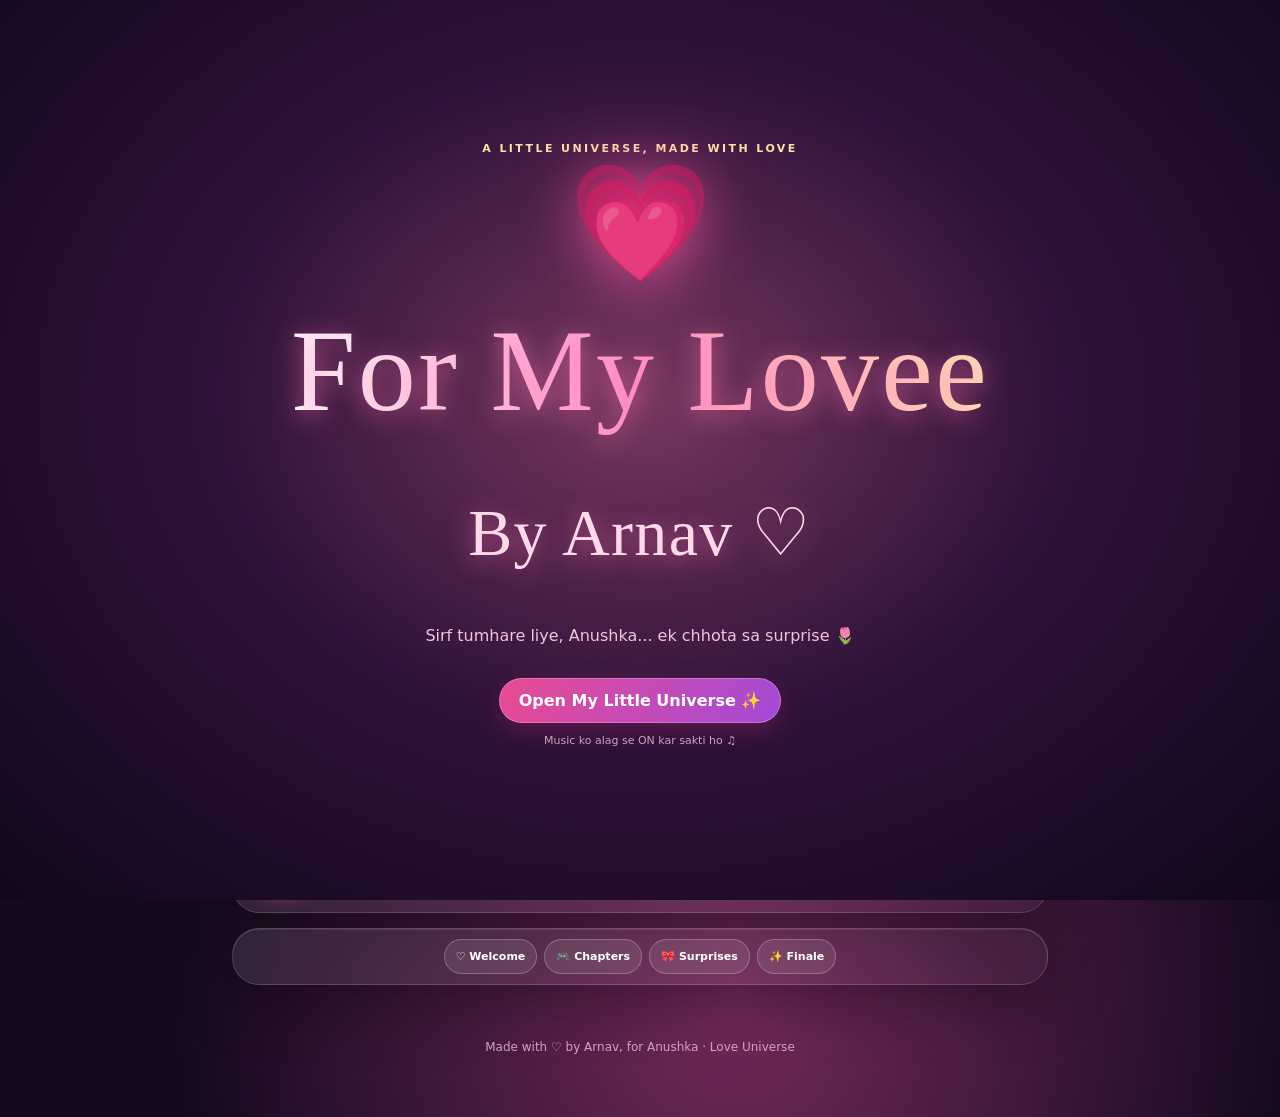
==== Anushkaa/index.html @ 3a24df9c "Add files via upload" ====
<!doctype html><html lang="en"><head><meta charset="utf-8"><meta name="viewport" content="width=device-width,initial-scale=1,viewport-fit=cover"><meta name="theme-color" content="#190b25"><title>For My Lovee ♡ By Arnav</title><style>
:root{--pink:#ff83b7;--gold:#ffe2a5;--text:#fff3fa;--muted:#e9bed7;--glass:#ffffff12}*{box-sizing:border-box}html{scroll-behavior:smooth}body{margin:0;color:var(--text);font-family:ui-rounded,'Trebuchet MS',system-ui,sans-serif;background:#12091d;min-height:100vh;overflow-x:hidden}body:before{content:"";position:fixed;inset:-25%;z-index:-3;background:radial-gradient(ellipse at 20% 20%,#71224e 0,transparent 35%),radial-gradient(ellipse at 80% 30%,#452d85 0,transparent 36%),radial-gradient(ellipse at 55% 90%,#742a59 0,transparent 38%),#12091d;animation:aurora 19s ease-in-out infinite alternate}body:after{content:"";position:fixed;inset:0;z-index:-2;background-image:radial-gradient(#ffffff80 1px,transparent 1px);background-size:49px 49px;opacity:.18;pointer-events:none}@keyframes aurora{to{transform:translate(6%,3%) rotate(8deg)}}button,input{font:inherit}button{cursor:pointer}button:focus-visible,input:focus-visible{outline:3px solid var(--gold);outline-offset:3px}.hidden{display:none!important}.app{max-width:980px;margin:auto;padding:22px 17px 90px}.glass{border:1px solid #ffffff29;background:linear-gradient(135deg,#ffffff1b,#ffffff09);box-shadow:0 15px 60px #07000b65,inset 0 1px #ffffff1a;backdrop-filter:blur(16px);border-radius:27px}.top{display:flex;align-items:center;justify-content:space-between;gap:12px;position:sticky;top:8px;z-index:12;padding:10px 13px;margin-bottom:18px}.brand{font-weight:900;letter-spacing:.04em;font-size:13px}.sub{color:var(--muted);font-size:12px}.btn{border:1px solid #ffffff3d;border-radius:999px;color:white;background:linear-gradient(120deg,#e94b92,#a34ad7);padding:12px 19px;font-weight:800;box-shadow:0 8px 23px #b5267450;transition:transform .2s,filter .2s}.btn:hover{transform:translateY(-2px);filter:brightness(1.1)}.btn:active{transform:scale(.96)}.btn.alt{background:#ffffff18;box-shadow:none}.btn.small{font-size:12px;padding:9px 12px}.hero{text-align:center;padding:42px 18px 34px;position:relative;overflow:hidden}.eyebrow{letter-spacing:.22em;text-transform:uppercase;font-size:11px;color:var(--gold);font-weight:900}.hero h1{font-size:clamp(36px,8vw,78px);line-height:1.05;margin:12px 0;background:linear-gradient(110deg,#fff,#ff9cca,#ffe6ae);background-clip:text;color:transparent;filter:drop-shadow(0 0 16px #ff60b850)}.hero h2{font-size:clamp(18px,4vw,29px);color:#ffd3e7;font-weight:500;margin:0}.hero p{max-width:570px;margin:18px auto 23px;line-height:1.8;color:#f8d9e9}.heart3d{font-size:96px;display:inline-block;animation:beat 1.8s ease-in-out infinite;filter:drop-shadow(0 0 32px #ff58a6)}@keyframes beat{0%,100%{transform:scale(1)}50%{transform:scale(1.12)}}.mascots{display:flex;justify-content:center;gap:22px;margin:16px auto 24px}.mascot{position:relative;width:112px;height:128px;animation:bob 3s ease-in-out infinite}.mascot:nth-child(2){animation-delay:-1.5s}.ear{position:absolute;width:30px;height:59px;border-radius:50%;background:#fff3ef;top:0;border:5px solid #eecedb}.ear.left{left:13px;transform:rotate(-19deg)}.ear.right{right:13px;transform:rotate(19deg)}.bear .ear{height:38px;width:38px;background:#e9c7ac}.face{position:absolute;inset:29px 2px 0;background:#fff1ee;border-radius:48% 48% 43% 43%;border:5px solid #e8ccdf;box-shadow:0 12px 20px #0003}.bear .face{background:#f6dfc5;border-color:#d9bba3}.eyes{position:absolute;top:37px;left:22%;width:10px;height:13px;background:#49303e;border-radius:50%;box-shadow:43px 0 #49303e}.blush{position:absolute;top:55px;left:11px;width:21px;height:11px;background:#ff9fbd99;border-radius:50%;box-shadow:55px 0 #ff9fbd99}.mouth{position:absolute;top:54px;left:45%;font-size:16px;color:#7b4057}.bow{position:absolute;right:-7px;top:27px;font-size:28px}.nameplate{position:absolute;bottom:-21px;width:100%;font-size:12px;color:#ffdaeb;font-weight:800}@keyframes bob{50%{transform:translateY(-10px) rotate(2deg)}}.section-title{text-align:center;margin:38px 0 17px}.section-title h2{font-size:clamp(25px,5vw,38px);margin:7px 0}.section-title p{color:var(--muted);margin:0}.progress{height:9px;background:#ffffff20;border-radius:50px;overflow:hidden;margin:15px 0}.progress>div{height:100%;width:0;background:linear-gradient(90deg,#ff7aaa,#ffe2a5);transition:width .4s}.chapter-grid{display:grid;grid-template-columns:repeat(auto-fit,minmax(190px,1fr));gap:13px}.chapter{padding:19px;min-height:158px;display:flex;flex-direction:column;justify-content:space-between;transition:transform .2s}.chapter:not(.locked){cursor:pointer}.chapter:not(.locked):hover{transform:translateY(-5px)}.chapter.locked{opacity:.53;filter:grayscale(.5)}.chapter .emoji{font-size:33px}.chapter h3{margin:9px 0 5px;font-size:17px}.chapter p{margin:0;color:var(--muted);font-size:12px}.chapter .status{font-size:11px;color:var(--gold);margin-top:11px}.stage{padding:23px;margin-top:22px;min-height:310px;position:relative;overflow:hidden}.stage h2{margin:8px 0 10px;font-size:29px}.stage p{color:var(--muted);line-height:1.7}.stage-actions{display:flex;flex-wrap:wrap;gap:9px;margin-top:20px}.game-area{min-height:170px;border-radius:22px;border:1px dashed #ffffff44;background:#ffffff09;margin:17px 0;padding:16px;position:relative}.score{color:var(--gold);font-weight:800}.tapheart{position:absolute;border:0;background:none;font-size:32px;animation:pop .3s;filter:drop-shadow(0 4px 9px #ff5eab)}@keyframes pop{from{transform:scale(.4)}to{transform:scale(1)}}.memory-grid{display:grid;grid-template-columns:repeat(4,minmax(0,1fr));gap:9px;max-width:390px;margin:auto}.memory-card{aspect-ratio:1;border-radius:13px;border:1px solid #ffffff44;background:#b44b8680;color:white;font-size:27px}.memory-card.revealed{background:#fff0f7;color:#71375c}.memory-card.matched{background:#61b69b;color:#fff}.note{padding:16px;border-radius:18px;background:#fff3f0;color:#7a365b;box-shadow:0 9px 22px #0002;line-height:1.7;font-size:17px;margin:10px 0;animation:pop .3s}.flower-grid{display:grid;grid-template-columns:repeat(4,1fr);gap:9px}.plot{min-height:86px;background:#4a2945;border:1px solid #ffffff40;border-radius:15px;font-size:32px}.plot.bloom{background:#a74d83}.starfield{position:relative;height:270px;background:radial-gradient(ellipse at center,#44396e,#1d1635);border-radius:20px;overflow:hidden}.star{position:absolute;width:35px;height:35px;border:0;border-radius:50%;background:#ffffff19;color:#ffe6a3;font-size:23px;box-shadow:0 0 14px #ffe4aa66}.star.selected{background:#ff89bc;box-shadow:0 0 26px #ff89bc}.letter{padding:22px;border-radius:20px;background:linear-gradient(130deg,#fff8ec,#ffe6ed);color:#6d3955;line-height:1.95;box-shadow:0 12px 35px #0003}.letter h3{color:#a34672}.letter p{color:#6d3955}.music{display:flex;gap:12px;align-items:center;padding:15px;margin-top:18px}.disc{width:67px;height:67px;flex-shrink:0;border-radius:50%;background:repeating-radial-gradient(circle,#29152c 0 4px,#5d2d5c 5px 7px,#1e1427 8px 10px);border:4px solid #fbb1d6;display:grid;place-items:center;box-shadow:0 0 20px #ff80b75e}.disc:after{content:'♡';width:31px;height:31px;border-radius:50%;background:#ff8cba;display:grid;place-items:center;color:#6b2450}.disc.playing{animation:spin 2.6s linear infinite}@keyframes spin{to{transform:rotate(360deg)}}.equalizer{display:flex;gap:3px;align-items:end;height:17px}.equalizer i{width:4px;height:5px;background:#ffb0d4;border-radius:3px}.equalizer.on i{animation:eq .6s ease-in-out infinite alternate}.equalizer.on i:nth-child(2){animation-delay:.2s}.equalizer.on i:nth-child(3){animation-delay:.4s}@keyframes eq{to{height:17px}}.floaty{position:fixed;pointer-events:none;z-index:-1;animation:rise linear forwards;opacity:.8}@keyframes rise{to{transform:translateY(-110vh) rotate(70deg);opacity:0}}.toast{position:fixed;bottom:23px;left:50%;transform:translateX(-50%);background:#fff0f8;color:#6a2450;padding:13px 19px;border-radius:18px;box-shadow:0 8px 30px #0006;z-index:50;max-width:90vw;text-align:center;font-size:13px}.extras{display:grid;grid-template-columns:repeat(auto-fit,minmax(250px,1fr));gap:15px}.extra{padding:20px}.extra h3{margin:0 0 8px}.extra p{color:var(--muted);line-height:1.7}.gift{font-size:75px;display:inline-block;animation:bob 3s infinite}.mood-row{display:flex;flex-wrap:wrap;gap:8px}.chip{background:#ffffff18;color:white;border:1px solid #ffffff35;border-radius:20px;padding:9px 13px}.polaroid{display:inline-block;background:#fff5f2;color:#704258;padding:12px 12px 27px;transform:rotate(-4deg);border-radius:5px;box-shadow:0 10px 22px #0004}.polaroid .photo{width:125px;height:115px;background:linear-gradient(135deg,#f5a1c4,#a882d6);display:grid;place-items:center;font-size:52px}.footer{text-align:center;color:#d6a5c3;font-size:12px;padding:35px 0}.counter{font-size:12px;color:var(--gold)}.modal{position:fixed;inset:0;z-index:80;background:#0c0613db;display:grid;place-items:center;padding:18px}.modal .panel{max-width:560px;width:100%;max-height:85vh;overflow:auto;padding:24px}.modal h2{margin-top:0}.modal p{line-height:1.9;color:#f7d4e6}.intro{position:fixed;inset:0;z-index:100;display:grid;place-items:center;padding:18px;background:radial-gradient(ellipse at center,#532447,#13071d 70%);text-align:center}.intro h1{font-size:clamp(38px,9vw,78px);margin:14px 0 0;background:linear-gradient(90deg,#fff,#ff91c6,#ffe4b4);background-clip:text;color:transparent}.intro p{color:#f5c4dc}.intro .heart3d{font-size:115px}.intro .btn{margin-top:17px}.intro.fade{animation:fadeout .8s forwards;pointer-events:none}@keyframes fadeout{to{opacity:0;visibility:hidden}}.scrap{display:flex;flex-wrap:wrap;gap:8px}.scrap button{flex:1;min-width:80px}.fineprint{font-size:11px!important;opacity:.8}.line{min-height:52px;font-size:19px;color:#ffe1f0;line-height:1.7}.type{border-right:2px solid #ffd7ec;padding-right:4px}.finale{text-align:center;padding:35px 15px}.finale h2{font-size:clamp(34px,8vw,65px);background:linear-gradient(90deg,#fff,#ff9bc9,#ffdfa4);background-clip:text;color:transparent}.volume{width:100px;accent-color:#ff87ba}@media(max-width:480px){.app{padding:12px 12px 65px}.top{top:4px}.brand{font-size:11px}.hero{padding:29px 12px}.stage{padding:17px}.music{gap:9px}.disc{width:54px;height:54px}.mascot{transform:scale(.85)}.flower-grid{grid-template-columns:repeat(4,1fr)}}@media(prefers-reduced-motion:reduce){*,*:before,*:after{animation-duration:.01ms!important;scroll-behavior:auto!important}}

/* Romantic cinematic scene navigation, not a long scrolling landing page */
@import url('https://fonts.googleapis.com/css2?family=Great+Vibes&family=Playfair+Display:wght@400;600&display=swap');
.intro h1,.intro h2{font-family:'Great Vibes','Brush Script MT',cursive!important;font-weight:400!important;letter-spacing:.02em;text-shadow:0 4px 24px #ff75b4a6}
.intro h1{font-size:clamp(64px,13vw,116px)!important;line-height:1.16!important}
.intro h2{font-size:clamp(38px,8vw,66px)!important;color:#ffd8ea!important}
.intro{background:radial-gradient(ellipse at 50% 44%,#78385e 0%,#2e1239 47%,#100719 100%)}
.intro>div{animation:introFloat 4s ease-in-out infinite;max-width:95vw}
@keyframes introFloat{50%{transform:translateY(-8px)}}
.hero h1,.finale h2{font-family:'Playfair Display',Georgia,serif}
.scene-nav{display:flex;gap:7px;justify-content:center;flex-wrap:wrap;padding:10px;margin:15px 0 20px}
.scene-nav .btn{font-size:11px;padding:10px 11px}
.scene-nav .active{background:linear-gradient(110deg,#ff75b2,#a85cce);border-color:#ffc4e1}
.scene-panel{animation:sceneIn .55s cubic-bezier(.2,.8,.2,1) both}
@keyframes sceneIn{from{opacity:0;transform:translateY(17px) scale(.985)}to{opacity:1;transform:translateY(0) scale(1)}}
.app{max-width:850px;min-height:100svh;padding-bottom:28px}
.music{position:relative}
.extras{grid-template-columns:repeat(auto-fit,minmax(230px,1fr))}
@media(max-width:520px){.scene-nav{display:grid;grid-template-columns:repeat(2,1fr)}.scene-nav .btn{width:100%}.intro h1{font-size:clamp(58px,13vw,85px)!important}.music{flex-wrap:wrap}.volume{width:80px}}
</style></head><body>
<div class="intro" id="intro"><div><div class="eyebrow">A little universe, made with love</div><div class="heart3d">💗</div><h1>For My Lovee</h1><h2>By Arnav ♡</h2><p>Sirf tumhare liye, Anushka... ek chhota sa surprise 🌷</p><button class="btn" id="enter">Open My Little Universe ✨</button><p class="fineprint">Music ko alag se ON kar sakti ho ♫</p></div></div>
<div class="app"><header class="top glass"><div><div class="brand">♡ ARNAV × ANUSHKA</div><div class="sub">Our tiny magical corner</div></div><button class="btn small alt" id="topMusic">♫ Music OFF</button></header>
<section class="hero glass scene-panel" data-scene="welcome"><div class="eyebrow">A love letter you can play</div><div class="heart3d">💞</div><h1>Hey, Anushka!</h1><h2>Welcome to your little universe ♡</h2><div class="mascots"><div class="mascot bear"><div class="ear left"></div><div class="ear right"></div><div class="face"><div class="eyes"></div><div class="blush"></div><div class="mouth">ᴗ</div></div><div class="nameplate">Arnav 🧸</div></div><div class="mascot bunny"><div class="ear left"></div><div class="ear right"></div><div class="face"><div class="eyes"></div><div class="blush"></div><div class="mouth">ᴗ</div><div class="bow">🎀</div></div><div class="nameplate">Anushka 🐰</div></div></div><p id="heroLine">Tumhari ek chhoti si smile bhi mere din ko beautiful bana deti hai. Yeh poori duniya tumhare liye banayi hai. 💗</p><button class="btn" id="start">Start Our Story ✨</button><p class="counter" id="secretCount">Hidden hearts found: 0 / 8</p></section>
<div class="music glass"><div class="disc" id="disc"></div><div style="flex:1;min-width:0"><strong>Heeriye ♫</strong><div class="sub" id="musicStatus">Tap Play to listen to Heeriye ♫</div><div class="equalizer" id="eq"><i></i><i></i><i></i></div></div><button class="btn small" id="musicBtn">▶ Play</button><input class="volume" id="volume" type="range" min="0" max="100" value="65" aria-label="Music volume"><audio id="audio" preload="metadata" loop><source src="heeriye.mp3" type="audio/mpeg"></audio></div>
<nav class="scene-nav glass" aria-label="Love Universe navigation"><button class="btn small alt" data-nav="welcome">♡ Welcome</button><button class="btn small alt" data-nav="chapters">🎮 Chapters</button><button class="btn small alt" data-nav="extras">🎀 Surprises</button><button class="btn small alt" data-nav="finale">✨ Finale</button></nav>
<section id="chapters" class="scene-panel hidden" data-scene="chapters"><div class="section-title"><div class="eyebrow">Your magical adventure</div><h2>Our Love Chapters 💌</h2><p>Har game ek naya surprise unlock karega</p></div><div class="progress"><div id="progressBar"></div></div><div class="chapter-grid" id="chapterGrid"></div><section class="stage glass hidden" id="stage"><div class="eyebrow" id="stageKicker">Chapter</div><h2 id="stageTitle"></h2><p id="stageDesc"></p><div id="game"></div><div class="stage-actions"><button class="btn alt" id="closeStage">← Chapters</button><button class="btn hidden" id="nextStage">Next surprise →</button></div></section></section>
<div class="section-title extras-heading scene-panel hidden" data-scene="extras"><div class="eyebrow">Extra tiny surprises</div><h2>Little Things, Big Love 🌷</h2><p>Explore whenever you want — no rush, no pressure</p></div>
<section class="extras scene-panel hidden" data-scene="extras"><div class="extra glass"><h3>💌 Flying Love Letters</h3><p>Ek letter kholo, aur Arnav ka ek random message padho.</p><button class="btn small" id="randomLetter">Open a love note</button></div><div class="extra glass"><h3>🌙 Sleepy Love Mode</h3><p>Chaand, stars aur ek sweet goodnight message.</p><button class="btn small" id="sleepy">Sweet dreams</button></div><div class="extra glass"><h3>🎁 Open When...</h3><p>Jab bhi tumhe ek chhota sa kind message chahiye.</p><div class="scrap"><button class="chip" data-open="sad">Sad</button><button class="chip" data-open="miss">Missing me</button><button class="chip" data-open="smile">Need a smile</button></div></div><div class="extra glass"><h3>🌈 Love Mood Selector</h3><p>Apna mood choose karo — har mood ka alag note.</p><div class="mood-row"><button class="chip" data-mood="happy">😊 Happy</button><button class="chip" data-mood="tired">😴 Tired</button><button class="chip" data-mood="quiet">🌸 Quiet</button></div></div><div class="extra glass"><h3>📷 Our Memory Gallery</h3><div class="polaroid"><div class="photo">💞</div><div style="font-size:12px;text-align:center;margin-top:8px">Little moments ♡</div></div><p>Photos add karne ke liye future mein is placeholder ko customize kar sakte ho.</p></div><div class="extra glass"><h3>📖 Love Storybook</h3><p>Pages palto aur naye heartfelt lines padho.</p><button class="btn small" id="storybook">Turn a page</button></div><div class="extra glass"><h3>🍰 Bake Our Love Cake</h3><p>Strawberries, hearts aur icing se ek cute cake banao.</p><div id="cake" style="font-size:45px;margin:12px 0">🎂</div><button class="btn small" id="cakeBtn">Decorate +</button></div><div class="extra glass"><h3>🎰 Love Gacha</h3><p>Har spin mein ek random tiny surprise.</p><button class="btn small" id="gacha">Spin for love</button></div><div class="extra glass"><h3>🕹️ Love Claw Machine</h3><p>Ek digital gift pakdo — har try mein kuch cute milega.</p><div style="font-size:45px" id="clawGift">🧸</div><button class="btn small" id="claw">Grab a gift</button></div><div class="extra glass"><h3>🌸 Sakura Love Garden</h3><p>Petals ko screen par baarish ki tarah dekho.</p><button class="btn small" id="sakura">Make petals fall</button></div><div class="extra glass"><h3>💎 Holographic Heart</h3><p>Ek tap par magical heart aur surprise message.</p><button class="btn small" id="holo">Reveal magic</button></div><div class="extra glass"><h3>🗓️ 365 Little Love Notes</h3><p>Har date ke liye ek original thought, aur kabhi bhi browse kar sakti ho.</p><button class="btn small" id="daily">Today's note</button><button class="btn small alt" id="browseNotes">Browse notes</button></div></section>
<section class="finale glass scene-panel hidden" id="finale" data-scene="finale"><div class="eyebrow">A surprise at the end of the stars</div><div class="gift">🎀</div><h2>Arnav ♡ Anushka</h2><p style="color:#f5c8e0;line-height:1.9">Anushka, tumhare liye yeh chhoti si duniya banayi hai. Har message ka matlab ek hi hai — tum special ho, tumhari feelings important hain, aur tum hamesha respect deserve karti ho. 💗</p><button class="btn" id="finalGift">Open Final Gift 🎁</button><p class="fineprint">A little corner of the internet, made with care.</p></section><footer class="footer">Made with ♡ by Arnav, for Anushka · Love Universe</footer></div>
<div class="modal hidden" id="modal" role="dialog" aria-modal="true" aria-labelledby="modalTitle"><div class="panel glass"><h2 id="modalTitle"></h2><div id="modalBody"></div><button class="btn" id="modalClose">Close ♡</button></div></div><div class="toast hidden" id="toast" role="status"></div>
<script>
(()=>{'use strict';const $=s=>document.querySelector(s),$$=s=>Array.from(document.querySelectorAll(s));const storageKey='arnav-anushkaa-love-v3';let saved={};try{saved=JSON.parse(localStorage.getItem(storageKey)||'{}')}catch(e){}let unlocked=Math.min(6,Math.max(0,Number(saved.unlocked)||0)),hearts=Math.min(8,Math.max(0,Number(saved.hearts)||0)),current=-1,playing=false,toastTimer,matched=0,flipped=[],deck=[],flowerCount=0,starCount=0,notesSeen=0,storyPage=0,cakeCount=0;const save=()=>{try{localStorage.setItem(storageKey,JSON.stringify({unlocked,hearts}))}catch(e){}};
const coreLines=[
'Anushka, tumhari muskaan mere din ka sabse pyara surprise hai.','Tumse baat karke ordinary din bhi special lagta hai.','Mujhe tumhari chhoti chhoti baatein yaad rehti hain.','Tumhari khushi mere liye bahut maayne rakhti hai.','Tumhari feelings sunna mere liye important hai.','Tum jaisi ho, waise hi bahut pyari ho.','Aaj tumhare liye ek chhota sa digital phool.','Anushka, tumhari hasi bahut cute hai.','Kabhi kabhi bas tumhara naam hi smile de deta hai.','Tumhare saath simple moments bhi magical lagte hain.','Main chahta hoon tum apne dreams poore karo.','Tumhari baaton mein ek alag hi warmth hai.','Agar din mushkil ho, toh rest lena bilkul okay hai.','Tumhara comfort hamesha important hai.','Tumhe kisi ko impress karne ki zaroorat nahi.','Tumhari kindness bahut beautiful hai.','Aaj ka ek heart sirf tumhare liye.','Har achhi memory ek chhota sa treasure hoti hai.','Tumhari silly baatein bhi yaadgar hain.','Tumhare opinions mere liye matter karte hain.','Tumhara apna space bhi utna hi zaroori hai.','Tumhari creativity mujhe inspire karti hai.','Tumse milkar naye moments appreciate karna seekha.','Tumhara din peaceful aur lovely ho.','Anushka, tumhari honesty ki main respect karta hoon.','Tumhare saath ek chhoti si walk bhi adventure hoti.','Aaj ke stars tumhare naam.','Tumhe khush dekhna achha lagta hai.','Tumhari pasand aur na-pasand dono important hain.','Tumhare liye ek virtual teddy bear.','Tumhari har achievement celebrate karne layak hai.','Tumhara waqt precious hai.','Aaj ke liye ek virtual hug-shaped heart.','Tumhare sapne sach hone ki dua hai.','Tumhare saath hasi share karna special hai.','Tumhari awaaz mein ek comforting feeling hai.','Tumhe kabhi jaldi mein jawab dene ki zaroorat nahi.','Tum apne decisions khud le sakti ho.','Tumhare liye aur bhi cute surprises bache hain.','Anushka, tumhara naam is little universe ki roshni hai.','Tumhari smile ke liye ek aur pink heart.','Aaj tum apne liye kuch achha karna.','Tumhari care aur patience appreciate karta hoon.','Tumhari boundaries ka respect karna zaroori hai.','Tumhari aankhon mein apne dreams ki chamak rahe.','Har din perfect nahi hota, aur ye okay hai.','Tumhari hansi ka soundtrack alag hi hai.','Tumhari chhoti wins bhi big deal hain.','Tumse baat karna mere favorite moments mein se hai.','Tumhe apne aap par proud feel karna chahiye.','Tumhara har mood sunne layak hai.','Tumhare liye cherry blossom ki baarish.','Tumhare naam ka ek naya constellation.','Tumhara favorite gaana sunna bhi ek cute memory hai.','Tumhari baat dhyan se sunne ki koshish karunga.','Tumhare liye ek soft sa goodnight wish.','Tumhari duniya tumhari hi hai — shine karo.','Tumhari smile se yeh page aur bright lagta hai.','Tumhari energy bahut special hai.','Tumhare saath chhoti chhoti discoveries fun hain.','Anushka, tum bahut thoughtful ho.','Tumhara khayal rakhna bhi important hai.','Tumhare liye ek imaginary cupcake.','Aaj ka din tumhare liye gentle rahe.','Tumhe hamesha respect aur kindness mile.','Tumhare saath honest rehna chahta hoon.','Tumhari har baat se kuch naya seekhne ko milta hai.','Tumhari hasi ki wajah ban paun toh achha lagega.','Tumhare liye ek pocket full of stars.','Tumhare naam ka ek soft pink cloud.','Tumhari individuality mujhe bahut achhi lagti hai.','Tumhare liye ek tiny love letter.','Tumhe apni pace par chalne ka poora haq hai.','Tumhare saath har game aur cute ho jata hai.','Tumhare liye ek virtual flower crown.','Tumhari creativity ko celebrate karna chahta hoon.','Tumhara din sunshine jaisa ho.','Tumhe kabhi pretend karne ki zaroorat nahi.','Tumhari genuine smile bahut precious hai.','Anushka, tumhari presence se moments memorable bante hain.','Tumhari favorite cheezein yaad rakhna achha lagta hai.','Tumhare liye ek rainbow aur teen stars.','Tumhari comfort meri priority honi chahiye.','Tumhari feelings ko lightly nahi lena chahiye.','Tumhare liye ek mini moonlight picnic.','Tumhari life mein bahut saari khushiyan aayein.','Tumhara confidence grow karta rahe.','Tumhare liye ek glittery paper heart.','Tumse har conversation ek nayi memory hai.','Tumhare liye ek cute bunny wave.','Tumhari peace sabse important hai.','Tumhara laughter infectious hai.','Tumhare liye ek tiny secret garden.','Tumhare thoughts sunna interesting lagta hai.','Tumhari imagination magical hai.','Tumhare liye ek soft lullaby jaisa wish.','Tumhari individuality celebrate karne layak hai.','Tumhare saath small adventures bhi enough hain.','Anushka, you deserve gentle days and bright mornings.','Thank you for the moments we have shared.'
];
const dailyNotes=Array.from({length:365},(_,i)=>{const starters=['Aaj ka chhota sa note','Tumhare liye aaj ka heart','Ek gentle reminder','Arnav ki taraf se','Aaj ki little wish','Ek pyari si baat','Tumhare naam ek message'];const endings=['🌷','💗','✨','🧸','🌙','💌','🌸'];return `${starters[i%starters.length]} #${i+1}: ${coreLines[i%coreLines.length]} ${endings[Math.floor(i/7)%endings.length]}`});
const chapters=[['💗','Catch My Hearts','10 hearts collect karo aur ek secret note unlock karo.'],['🧩','Complete My Heart','Matching cards dhundho, saare pairs banao.'],['💌','100 Reasons Why','Love jar kholo aur 8 little notes padho.'],['🌷','Grow Our Garden','8 magical flowers bloom karao.'],['🥹','A Letter From Arnav','Ek sincere sorry letter, dil se aur bina pressure.'],['✨','Our Constellation','8 glowing stars jodo aur final chapter unlock karo.']];
function toast(t){const el=$('#toast');el.textContent=t;el.classList.remove('hidden');clearTimeout(toastTimer);toastTimer=setTimeout(()=>el.classList.add('hidden'),3400)}function modal(title,body){$('#modalTitle').textContent=title;$('#modalBody').replaceChildren();if(typeof body==='string'){const p=document.createElement('p');p.textContent=body;$('#modalBody').append(p)}else $('#modalBody').append(body);$('#modal').classList.remove('hidden')}function closeModal(){$('#modal').classList.add('hidden')}$('#modalClose').onclick=closeModal;$('#modal').onclick=e=>{if(e.target===$('#modal'))closeModal()};document.addEventListener('keydown',e=>{if(e.key==='Escape')closeModal()});
function particle(n=1,type='💗'){if(matchMedia('(prefers-reduced-motion: reduce)').matches)return;for(let i=0;i<n;i++){let p=document.createElement('span');p.className='floaty';p.textContent=type;p.style.left=Math.random()*96+'vw';p.style.bottom='-30px';p.style.fontSize=(12+Math.random()*19)+'px';p.style.animationDuration=(4+Math.random()*5)+'s';document.body.append(p);setTimeout(()=>p.remove(),9500)}}setInterval(()=>{if(!document.hidden)particle(1,Math.random()>.5?'💗':'🌸')},1900);
function typeLine(text){const el=$('#heroLine');el.textContent='';el.classList.add('type');let i=0;const t=setInterval(()=>{el.textContent=text.slice(0,++i);if(i>=text.length){clearInterval(t);el.classList.remove('type')}},30)}$('#enter').onclick=()=>{$('#intro').classList.add('fade');setTimeout(()=>$('#intro').remove(),850);typeLine('Anushka, ye sirf ek website nahi... Arnav ki taraf se tumhare liye ek chhota sa magical surprise hai. 💗');particle(16)};$('#start').onclick=()=>$('#chapters').scrollIntoView({behavior:'smooth'});
const audio=$('#audio');audio.volume=.65;function updateMusic(){playing=!audio.paused;$('#disc').classList.toggle('playing',playing);$('#eq').classList.toggle('on',playing);$('#musicBtn').textContent=playing?'Ⅱ Pause':'▶ Play';$('#topMusic').textContent=playing?'♫ Music ON':'♫ Music OFF';$('#musicStatus').textContent=playing?'Heeriye — playing ♡':'Heeriye — paused ♡'}async function toggleMusic(){if(!audio.paused){audio.pause();updateMusic();return}try{audio.load();await audio.play();updateMusic()}catch(e){const code=audio.error?.code;const detail=code===4?'File format supported nahi hai ya URL galat hai':code===3?'Audio decode nahi ho raha':code===2?'Network se audio load nahi ho rahi':e?.name==='NotAllowedError'?'Browser ne playback block kiya — button dobara tap karo':'Audio load nahi ho paayi';$('#musicStatus').textContent=detail;toast(detail+' · /Anushkaa/heeriye.mp3 browser mein check karo')}}$('#musicBtn').onclick=toggleMusic;$('#topMusic').onclick=toggleMusic;$('#volume').oninput=e=>audio.volume=Number(e.target.value)/100;audio.onplay=updateMusic;audio.onpause=updateMusic;audio.onerror=()=>{$('#musicStatus').textContent='Audio URL ya format check karo: /Anushkaa/heeriye.mp3'};
function renderChapters(){$('#chapterGrid').replaceChildren();chapters.forEach((c,i)=>{const d=document.createElement('div');d.className='chapter glass'+(i>unlocked?' locked':'');d.innerHTML=`<div class="emoji">${i>unlocked?'🔒':c[0]}</div><div><h3>${i+1}. ${c[1]}</h3><p>${c[2]}</p><div class="status">${i<unlocked?'✓ Completed':i===unlocked?'♡ Ready to play':'Locked — finish previous chapter'}</div></div>`;d.onclick=()=>{if(i>unlocked){toast('Pehle previous chapter complete karo 💗');return}openChapter(i)};$('#chapterGrid').append(d)});$('#progressBar').style.width=(unlocked/6*100)+'%';$('#secretCount').textContent=`Hidden hearts found: ${hearts} / 8`}
function gameRoot(){const g=$('#game');g.replaceChildren();return g}function make(tag,cls,text,parent){const e=document.createElement(tag);if(cls)e.className=cls;if(text!==undefined)e.textContent=text;if(parent)parent.append(e);return e}function complete(){if(current===unlocked){unlocked=Math.min(6,unlocked+1);save();renderChapters()}$('#nextStage').classList.remove('hidden');particle(20,'💗');toast('Chapter completed! New surprise unlocked 💗')}function openChapter(i){current=i;$('#stage').classList.remove('hidden');$('#stageKicker').textContent=`Chapter ${i+1} of 6`;$('#stageTitle').textContent=chapters[i][0]+' '+chapters[i][1];$('#stageDesc').textContent=chapters[i][2];$('#nextStage').classList.add('hidden');const g=gameRoot();if(i===0)heartGame(g);if(i===1)memoryGame(g);if(i===2)jarGame(g);if(i===3)gardenGame(g);if(i===4)apologyGame(g);if(i===5)starsGame(g);$('#stage').scrollIntoView({behavior:'smooth',block:'start'})}$('#closeStage').onclick=()=>{$('#stage').classList.add('hidden');$('#chapters').scrollIntoView({behavior:'smooth'})};$('#nextStage').onclick=()=>{if(current<5)openChapter(current+1);else{$('#stage').classList.add('hidden');$('#finale').scrollIntoView({behavior:'smooth'})}};
function heartGame(g){let score=0;const sc=make('p','score','Hearts collected: 0 / 10',g),area=make('div','game-area','',g);area.style.height='260px';function spawn(){area.replaceChildren();for(let j=0;j<4;j++){const b=make('button','tapheart',j%2?'💖':'💗',area);b.style.left=(8+Math.random()*72)+'%';b.style.top=(8+Math.random()*66)+'%';b.setAttribute('aria-label','Collect heart');b.onclick=()=>{score++;sc.textContent=`Hearts collected: ${score} / 10`;if(score>=10){area.replaceChildren();make('div','note','Anushka, tumhare liye ye saare hearts! Tum bahut special ho. 💗',area);complete()}else spawn()}}}spawn()}
function memoryGame(g){const symbols=['🌸','🧸','💌','🌙'];deck=[...symbols,...symbols].map((v,i)=>({v,id:i})).sort(()=>Math.random()-.5);flipped=[];matched=0;const sc=make('p','score','Pairs: 0 / 4',g),grid=make('div','memory-grid','',g);deck.forEach((obj,i)=>{const b=make('button','memory-card','♡',grid);b.setAttribute('aria-label','Flip card '+(i+1));b.onclick=()=>{if(b.classList.contains('matched')||b.classList.contains('revealed')||flipped.length>=2)return;b.textContent=obj.v;b.classList.add('revealed');flipped.push({b,v:obj.v});if(flipped.length===2){const pair=flipped.slice();if(pair[0].v===pair[1].v){pair.forEach(x=>x.b.classList.add('matched'));flipped=[];matched++;sc.textContent=`Pairs: ${matched} / 4`;if(matched===4)complete()}else setTimeout(()=>{pair.forEach(x=>{x.b.textContent='♡';x.b.classList.remove('revealed')});flipped=[]},650)}}})}
function jarGame(g){notesSeen=0;const sc=make('p','score','Notes opened: 0 / 8',g),note=make('div','note','Tap the jar to reveal a little reason 💌',g),btn=make('button','btn','🫙 Open the love jar',g);btn.onclick=()=>{notesSeen++;note.textContent=coreLines[(notesSeen*9+11)%coreLines.length];sc.textContent=`Notes opened: ${Math.min(notesSeen,8)} / 8`;particle(4);if(notesSeen===8){btn.disabled=true;complete()}}}
function gardenGame(g){flowerCount=0;const sc=make('p','score','Flowers bloomed: 0 / 8',g),grid=make('div','flower-grid','',g);for(let i=0;i<8;i++){const b=make('button','plot','🌱',grid);b.onclick=()=>{if(b.classList.contains('bloom'))return;b.classList.add('bloom');b.textContent=['🌹','🌷','🌼','🌸'][i%4];flowerCount++;sc.textContent=`Flowers bloomed: ${flowerCount} / 8`;particle(2,'🌸');if(flowerCount===8)complete()}}}
function apologyGame(g){const letter=make('div','letter',undefined,g);const h=make('h3','','Dear Anushka,',letter);const paras=['Agar meri kisi baat, galti ya behavior se tumhe kabhi dukh hua ho, toh main dil se sorry kehna chahta hoon.','Main ye nahi kahunga ki sirf sorry bolne se sab theek ho jaata hai. Tumhari feelings valid hain, aur main unhe samajhne ki koshish karna chahta hoon.','Main zyada dhyan se sunna, apni galti accept karna, aur actions se better banna chahta hoon. Tum par mujhe maaf karne ya turant jawab dene ka koi pressure nahi hai.','Thank you for being part of my life, Anushka. Tumhari khushi, respect aur comfort bahut important hain. — Arnav ♡'];paras.forEach(t=>make('p','',t,letter));const b=make('button','btn','I have read the letter ♡',g);b.style.marginTop='16px';b.onclick=()=>{b.disabled=true;complete()}}
function starsGame(g){starCount=0;const sc=make('p','score','Stars connected: 0 / 8',g),field=make('div','starfield','',g);const pts=[[12,17],[39,12],[71,20],[82,46],[65,72],[42,83],[20,67],[9,42]];pts.forEach((p,i)=>{const b=make('button','star','✦',field);b.style.left=p[0]+'%';b.style.top=p[1]+'%';b.setAttribute('aria-label','Connect star '+(i+1));b.onclick=()=>{if(b.classList.contains('selected'))return;b.classList.add('selected');starCount++;sc.textContent=`Stars connected: ${starCount} / 8`;if(starCount===8){make('div','note','The stars spell a little message: Arnav ♡ Anushka ✨',g);complete()}}})}
function revealHeart(){if(hearts>=8)return;hearts++;save();renderChapters();particle(8);toast(`Secret heart ${hearts}/8 discovered! 💗`);if(hearts===8)modal('Secret Heart Hunt Complete!','Anushka, tumne saare 8 hearts dhundh liye! Har heart ke saath ek chhoti wish: tumhari life mein kindness, joy aur peace rahe. — Arnav 💗')}document.addEventListener('click',e=>{if(e.target.closest('.btn')&&Math.random()<.12)revealHeart()});
$('#randomLetter').onclick=()=>modal('A Flying Love Letter 💌',coreLines[Math.floor(Math.random()*coreLines.length)]);$('#sleepy').onclick=()=>{particle(14,'🌙');modal('Sweet Dreams, Anushka 🌙','Aaj ka din jaisa bhi raha ho, ab thoda rest karna. Tumhe peaceful sleep aur cute dreams milein. Goodnight, qutieee! — Arnav')};const opens={sad:'Anushka, agar aaj dil heavy hai toh apne aap ko thoda waqt do. Tumhari feelings important hain. Main sunne ke liye ready hoon, jab tum chaaho. 💗',miss:'Distance ya busy days ho sakte hain, par hamari achhi memories special rahengi. Tumhe ek virtual pink flower! 🌷',smile:'Ek bunny tumhare liye dance kar raha hai: 🐰🎀 Aur Arnav ki taraf se ek goofy sa heart: 💖'};$$('[data-open]').forEach(b=>b.onclick=()=>modal('Open When... 💌',opens[b.dataset.open]));const moods={happy:'Yay! Tumhari happiness celebrate karte hain. Confetti aur ek big pink heart! 🎉',tired:'Aaj slow rehna bilkul okay hai. Paani piyo, rest karo, aur apne aap par gentle raho. 🌙',quiet:'Kabhi kabhi silence bhi peaceful hota hai. No pressure to talk — enjoy this little sky. ✨'};$$('[data-mood]').forEach(b=>b.onclick=()=>{particle(10,'✨');modal('A note for your mood',moods[b.dataset.mood])});$('#storybook').onclick=()=>modal('Storybook · Page '+(++storyPage),coreLines[(storyPage*7)%coreLines.length]);$('#cakeBtn').onclick=()=>{cakeCount++;$('#cake').textContent=['🎂','🍰💗','🎂🍓','🍰🌸','🎂✨'][cakeCount%5];toast(cakeCount%5===0?'Our love cake is ready! 🎂':'Cake decoration added ♡')};$('#gacha').onclick=()=>modal('Love Gacha 🎁',['A tiny teddy for you 🧸','A pink rose for Anushka 🌹','A pocket full of stars ✨',coreLines[Math.floor(Math.random()*coreLines.length)]][Math.floor(Math.random()*4)]);$('#claw').onclick=()=>{const gifts=['🧸','🎀','🌹','💌','🍓'];const v=gifts[Math.floor(Math.random()*gifts.length)];$('#clawGift').textContent=v;toast('You grabbed '+v+' — a tiny gift for Anushka!')};$('#sakura').onclick=()=>{particle(35,'🌸');toast('Sakura petals, just for you 🌸')};$('#holo').onclick=()=>{particle(30,'💎');modal('Holographic Heart 💎',coreLines[Math.floor(Math.random()*coreLines.length)])};$('#daily').onclick=()=>{const now=new Date(),start=new Date(now.getFullYear(),0,0);const day=Math.floor((now-start)/86400000);modal('Your Love Note · Day '+day,dailyNotes[(day-1+365)%365])};$('#browseNotes').onclick=()=>{const wrap=document.createElement('div');let idx=0;const p=make('p','',dailyNotes[0],wrap);const nav=make('div','stage-actions','',wrap);const prev=make('button','btn alt','← Previous',nav),next=make('button','btn','Next →',nav);function show(){p.textContent=dailyNotes[idx];prev.disabled=idx===0;next.disabled=idx===364}prev.onclick=()=>{idx=Math.max(0,idx-1);show()};next.onclick=()=>{idx=Math.min(364,idx+1);show()};show();modal('365 Little Love Notes',wrap)};$('#finalGift').onclick=()=>{particle(45,'💗');modal('For Anushka, From Arnav 💖','Anushka, tumhari smile, tumhari dreams aur tumhari feelings sab important hain. Maine yeh little universe tumhare liye care se banaya hai. Thank you for the moments we have shared. Always wishing you happiness. — Arnav ♡')};renderChapters();})();

// Scene navigation: one story screen at a time; no giant scrolling homepage.
function showScene(name){
 document.querySelectorAll('.scene-panel').forEach(el=>el.classList.toggle('hidden',el.dataset.scene!==name));
 document.querySelectorAll('[data-nav]').forEach(b=>b.classList.toggle('active',b.dataset.nav===name));
 window.scrollTo({top:0,behavior:'instant'});
}
document.querySelectorAll('[data-nav]').forEach(b=>b.addEventListener('click',()=>showScene(b.dataset.nav)));
$('#start').addEventListener('click',()=>showScene('chapters'));
$('#nextStage').addEventListener('click',()=>{if(current>=5)showScene('finale')});
showScene('welcome');
</script></body></html>
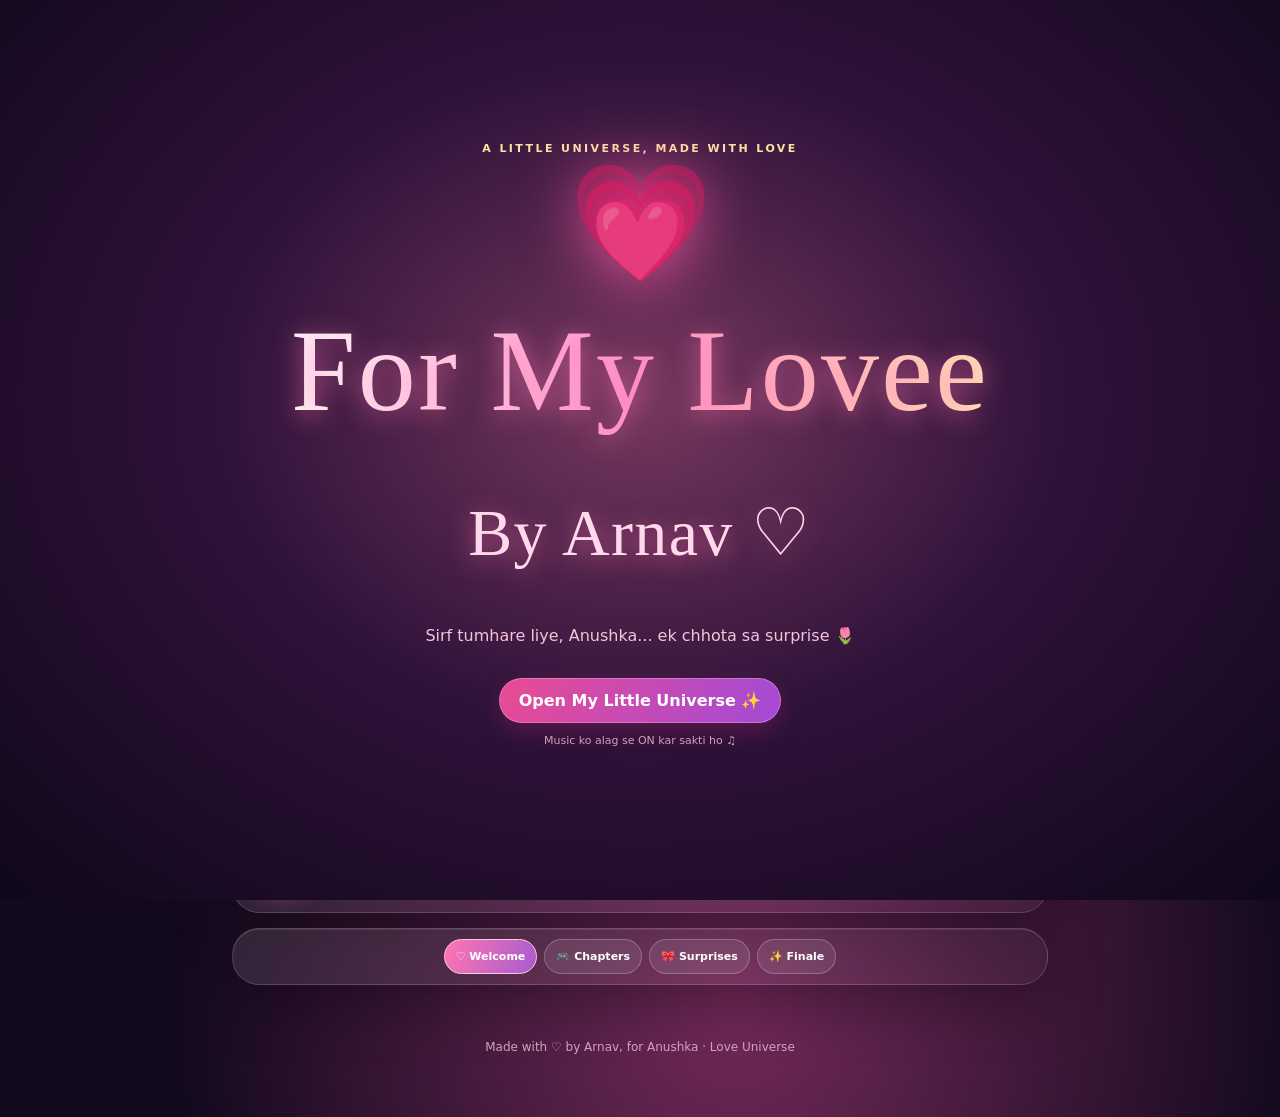
==== commit 668834eb: "Add files via upload" ====
--- a/Anushkaa/index.html
+++ b/Anushkaa/index.html
@@ -23,7 +23,7 @@
 <div class="intro" id="intro"><div><div class="eyebrow">A little universe, made with love</div><div class="heart3d">💗</div><h1>For My Lovee</h1><h2>By Arnav ♡</h2><p>Sirf tumhare liye, Anushka... ek chhota sa surprise 🌷</p><button class="btn" id="enter">Open My Little Universe ✨</button><p class="fineprint">Music ko alag se ON kar sakti ho ♫</p></div></div>
 <div class="app"><header class="top glass"><div><div class="brand">♡ ARNAV × ANUSHKA</div><div class="sub">Our tiny magical corner</div></div><button class="btn small alt" id="topMusic">♫ Music OFF</button></header>
 <section class="hero glass scene-panel" data-scene="welcome"><div class="eyebrow">A love letter you can play</div><div class="heart3d">💞</div><h1>Hey, Anushka!</h1><h2>Welcome to your little universe ♡</h2><div class="mascots"><div class="mascot bear"><div class="ear left"></div><div class="ear right"></div><div class="face"><div class="eyes"></div><div class="blush"></div><div class="mouth">ᴗ</div></div><div class="nameplate">Arnav 🧸</div></div><div class="mascot bunny"><div class="ear left"></div><div class="ear right"></div><div class="face"><div class="eyes"></div><div class="blush"></div><div class="mouth">ᴗ</div><div class="bow">🎀</div></div><div class="nameplate">Anushka 🐰</div></div></div><p id="heroLine">Tumhari ek chhoti si smile bhi mere din ko beautiful bana deti hai. Yeh poori duniya tumhare liye banayi hai. 💗</p><button class="btn" id="start">Start Our Story ✨</button><p class="counter" id="secretCount">Hidden hearts found: 0 / 8</p></section>
-<div class="music glass"><div class="disc" id="disc"></div><div style="flex:1;min-width:0"><strong>Heeriye ♫</strong><div class="sub" id="musicStatus">Tap Play to listen to Heeriye ♫</div><div class="equalizer" id="eq"><i></i><i></i><i></i></div></div><button class="btn small" id="musicBtn">▶ Play</button><input class="volume" id="volume" type="range" min="0" max="100" value="65" aria-label="Music volume"><audio id="audio" preload="metadata" loop><source src="heeriye.mp3" type="audio/mpeg"></audio></div>
+<div class="music glass"><div class="disc" id="disc"></div><div style="flex:1;min-width:0"><strong>Heeriye ♫</strong><div class="sub" id="musicStatus">Tap Play to listen to Heeriye ♫</div><div class="equalizer" id="eq"><i></i><i></i><i></i></div></div><button class="btn small" id="musicBtn">▶ Play</button><input class="volume" id="volume" type="range" min="0" max="100" value="65" aria-label="Music volume"><audio id="audio" preload="metadata" loop><source src="/Anushkaa/heeriye.mp3" type="audio/mpeg"></audio></div>
 <nav class="scene-nav glass" aria-label="Love Universe navigation"><button class="btn small alt" data-nav="welcome">♡ Welcome</button><button class="btn small alt" data-nav="chapters">🎮 Chapters</button><button class="btn small alt" data-nav="extras">🎀 Surprises</button><button class="btn small alt" data-nav="finale">✨ Finale</button></nav>
 <section id="chapters" class="scene-panel hidden" data-scene="chapters"><div class="section-title"><div class="eyebrow">Your magical adventure</div><h2>Our Love Chapters 💌</h2><p>Har game ek naya surprise unlock karega</p></div><div class="progress"><div id="progressBar"></div></div><div class="chapter-grid" id="chapterGrid"></div><section class="stage glass hidden" id="stage"><div class="eyebrow" id="stageKicker">Chapter</div><h2 id="stageTitle"></h2><p id="stageDesc"></p><div id="game"></div><div class="stage-actions"><button class="btn alt" id="closeStage">← Chapters</button><button class="btn hidden" id="nextStage">Next surprise →</button></div></section></section>
 <div class="section-title extras-heading scene-panel hidden" data-scene="extras"><div class="eyebrow">Extra tiny surprises</div><h2>Little Things, Big Love 🌷</h2><p>Explore whenever you want — no rush, no pressure</p></div>
@@ -39,10 +39,45 @@
 const chapters=[['💗','Catch My Hearts','10 hearts collect karo aur ek secret note unlock karo.'],['🧩','Complete My Heart','Matching cards dhundho, saare pairs banao.'],['💌','100 Reasons Why','Love jar kholo aur 8 little notes padho.'],['🌷','Grow Our Garden','8 magical flowers bloom karao.'],['🥹','A Letter From Arnav','Ek sincere sorry letter, dil se aur bina pressure.'],['✨','Our Constellation','8 glowing stars jodo aur final chapter unlock karo.']];
 function toast(t){const el=$('#toast');el.textContent=t;el.classList.remove('hidden');clearTimeout(toastTimer);toastTimer=setTimeout(()=>el.classList.add('hidden'),3400)}function modal(title,body){$('#modalTitle').textContent=title;$('#modalBody').replaceChildren();if(typeof body==='string'){const p=document.createElement('p');p.textContent=body;$('#modalBody').append(p)}else $('#modalBody').append(body);$('#modal').classList.remove('hidden')}function closeModal(){$('#modal').classList.add('hidden')}$('#modalClose').onclick=closeModal;$('#modal').onclick=e=>{if(e.target===$('#modal'))closeModal()};document.addEventListener('keydown',e=>{if(e.key==='Escape')closeModal()});
 function particle(n=1,type='💗'){if(matchMedia('(prefers-reduced-motion: reduce)').matches)return;for(let i=0;i<n;i++){let p=document.createElement('span');p.className='floaty';p.textContent=type;p.style.left=Math.random()*96+'vw';p.style.bottom='-30px';p.style.fontSize=(12+Math.random()*19)+'px';p.style.animationDuration=(4+Math.random()*5)+'s';document.body.append(p);setTimeout(()=>p.remove(),9500)}}setInterval(()=>{if(!document.hidden)particle(1,Math.random()>.5?'💗':'🌸')},1900);
-function typeLine(text){const el=$('#heroLine');el.textContent='';el.classList.add('type');let i=0;const t=setInterval(()=>{el.textContent=text.slice(0,++i);if(i>=text.length){clearInterval(t);el.classList.remove('type')}},30)}$('#enter').onclick=()=>{$('#intro').classList.add('fade');setTimeout(()=>$('#intro').remove(),850);typeLine('Anushka, ye sirf ek website nahi... Arnav ki taraf se tumhare liye ek chhota sa magical surprise hai. 💗');particle(16)};$('#start').onclick=()=>$('#chapters').scrollIntoView({behavior:'smooth'});
-const audio=$('#audio');audio.volume=.65;function updateMusic(){playing=!audio.paused;$('#disc').classList.toggle('playing',playing);$('#eq').classList.toggle('on',playing);$('#musicBtn').textContent=playing?'Ⅱ Pause':'▶ Play';$('#topMusic').textContent=playing?'♫ Music ON':'♫ Music OFF';$('#musicStatus').textContent=playing?'Heeriye — playing ♡':'Heeriye — paused ♡'}async function toggleMusic(){if(!audio.paused){audio.pause();updateMusic();return}try{audio.load();await audio.play();updateMusic()}catch(e){const code=audio.error?.code;const detail=code===4?'File format supported nahi hai ya URL galat hai':code===3?'Audio decode nahi ho raha':code===2?'Network se audio load nahi ho rahi':e?.name==='NotAllowedError'?'Browser ne playback block kiya — button dobara tap karo':'Audio load nahi ho paayi';$('#musicStatus').textContent=detail;toast(detail+' · /Anushkaa/heeriye.mp3 browser mein check karo')}}$('#musicBtn').onclick=toggleMusic;$('#topMusic').onclick=toggleMusic;$('#volume').oninput=e=>audio.volume=Number(e.target.value)/100;audio.onplay=updateMusic;audio.onpause=updateMusic;audio.onerror=()=>{$('#musicStatus').textContent='Audio URL ya format check karo: /Anushkaa/heeriye.mp3'};
+function typeLine(text){const el=$('#heroLine');el.textContent='';el.classList.add('type');let i=0;const t=setInterval(()=>{el.textContent=text.slice(0,++i);if(i>=text.length){clearInterval(t);el.classList.remove('type')}},30)}$('#enter').onclick=()=>{$('#intro').classList.add('fade');setTimeout(()=>$('#intro').remove(),850);typeLine('Anushka, ye sirf ek website nahi... Arnav ki taraf se tumhare liye ek chhota sa magical surprise hai. 💗');particle(16)};$('#start').onclick=()=>showScene('chapters');
+const audio=$('#audio');
+audio.volume=.65;
+function updateMusic(){
+ playing=!audio.paused && !audio.ended;
+ $('#disc').classList.toggle('playing',playing);
+ $('#eq').classList.toggle('on',playing);
+ $('#musicBtn').textContent=playing?'Ⅱ Pause':'▶ Play';
+ $('#topMusic').textContent=playing?'♫ Music ON':'♫ Music OFF';
+ if(playing)$('#musicStatus').textContent='Heeriye — playing ♡';
+ else if(audio.error)$('#musicStatus').textContent='Audio error ('+audio.error.code+'): check file format';
+ else $('#musicStatus').textContent='Heeriye — paused ♡';
+}
+async function toggleMusic(){
+ if(!audio.paused){audio.pause();return;}
+ try{
+  // Do not call load() before play(): it can interrupt playback on mobile browsers.
+  await audio.play();
+  updateMusic();
+ }catch(e){
+  const code=audio.error?.code;
+  const detail=e?.name==='NotAllowedError'?'Browser ne playback block kiya — dobara tap karo':
+    code===3?'MP3 decode error — audio encoding check karo':
+    code===4?'MP3 format browser support nahi kar raha':
+    code===2?'Audio network error — refresh karke try karo':
+    'Playback failed: '+(e?.name||'unknown');
+  $('#musicStatus').textContent=detail;
+  toast(detail);
+  console.error('Heeriye playback failed',e,'src:',audio.currentSrc,'mediaError:',audio.error);
+ }
+}
+$('#musicBtn').onclick=toggleMusic;
+$('#topMusic').onclick=toggleMusic;
+$('#volume').oninput=e=>audio.volume=Number(e.target.value)/100;
+audio.onplay=updateMusic;audio.onpause=updateMusic;audio.onended=updateMusic;
+audio.onerror=()=>{$('#musicStatus').textContent='MP3 load error ('+(audio.error?.code||'?')+')';};
+
 function renderChapters(){$('#chapterGrid').replaceChildren();chapters.forEach((c,i)=>{const d=document.createElement('div');d.className='chapter glass'+(i>unlocked?' locked':'');d.innerHTML=`<div class="emoji">${i>unlocked?'🔒':c[0]}</div><div><h3>${i+1}. ${c[1]}</h3><p>${c[2]}</p><div class="status">${i<unlocked?'✓ Completed':i===unlocked?'♡ Ready to play':'Locked — finish previous chapter'}</div></div>`;d.onclick=()=>{if(i>unlocked){toast('Pehle previous chapter complete karo 💗');return}openChapter(i)};$('#chapterGrid').append(d)});$('#progressBar').style.width=(unlocked/6*100)+'%';$('#secretCount').textContent=`Hidden hearts found: ${hearts} / 8`}
-function gameRoot(){const g=$('#game');g.replaceChildren();return g}function make(tag,cls,text,parent){const e=document.createElement(tag);if(cls)e.className=cls;if(text!==undefined)e.textContent=text;if(parent)parent.append(e);return e}function complete(){if(current===unlocked){unlocked=Math.min(6,unlocked+1);save();renderChapters()}$('#nextStage').classList.remove('hidden');particle(20,'💗');toast('Chapter completed! New surprise unlocked 💗')}function openChapter(i){current=i;$('#stage').classList.remove('hidden');$('#stageKicker').textContent=`Chapter ${i+1} of 6`;$('#stageTitle').textContent=chapters[i][0]+' '+chapters[i][1];$('#stageDesc').textContent=chapters[i][2];$('#nextStage').classList.add('hidden');const g=gameRoot();if(i===0)heartGame(g);if(i===1)memoryGame(g);if(i===2)jarGame(g);if(i===3)gardenGame(g);if(i===4)apologyGame(g);if(i===5)starsGame(g);$('#stage').scrollIntoView({behavior:'smooth',block:'start'})}$('#closeStage').onclick=()=>{$('#stage').classList.add('hidden');$('#chapters').scrollIntoView({behavior:'smooth'})};$('#nextStage').onclick=()=>{if(current<5)openChapter(current+1);else{$('#stage').classList.add('hidden');$('#finale').scrollIntoView({behavior:'smooth'})}};
+function gameRoot(){const g=$('#game');g.replaceChildren();return g}function make(tag,cls,text,parent){const e=document.createElement(tag);if(cls)e.className=cls;if(text!==undefined)e.textContent=text;if(parent)parent.append(e);return e}function complete(){if(current===unlocked){unlocked=Math.min(6,unlocked+1);save();renderChapters()}$('#nextStage').classList.remove('hidden');particle(20,'💗');toast('Chapter completed! New surprise unlocked 💗')}function openChapter(i){current=i;$('#stage').classList.remove('hidden');$('#stageKicker').textContent=`Chapter ${i+1} of 6`;$('#stageTitle').textContent=chapters[i][0]+' '+chapters[i][1];$('#stageDesc').textContent=chapters[i][2];$('#nextStage').classList.add('hidden');const g=gameRoot();if(i===0)heartGame(g);if(i===1)memoryGame(g);if(i===2)jarGame(g);if(i===3)gardenGame(g);if(i===4)apologyGame(g);if(i===5)starsGame(g);$('#stage').scrollIntoView({behavior:'smooth',block:'start'})}$('#closeStage').onclick=()=>{$('#stage').classList.add('hidden');$('#chapters').scrollIntoView({behavior:'smooth'})};$('#nextStage').onclick=()=>{if(current<5)openChapter(current+1);else{$('#stage').classList.add('hidden');showScene('finale')}};
 function heartGame(g){let score=0;const sc=make('p','score','Hearts collected: 0 / 10',g),area=make('div','game-area','',g);area.style.height='260px';function spawn(){area.replaceChildren();for(let j=0;j<4;j++){const b=make('button','tapheart',j%2?'💖':'💗',area);b.style.left=(8+Math.random()*72)+'%';b.style.top=(8+Math.random()*66)+'%';b.setAttribute('aria-label','Collect heart');b.onclick=()=>{score++;sc.textContent=`Hearts collected: ${score} / 10`;if(score>=10){area.replaceChildren();make('div','note','Anushka, tumhare liye ye saare hearts! Tum bahut special ho. 💗',area);complete()}else spawn()}}}spawn()}
 function memoryGame(g){const symbols=['🌸','🧸','💌','🌙'];deck=[...symbols,...symbols].map((v,i)=>({v,id:i})).sort(()=>Math.random()-.5);flipped=[];matched=0;const sc=make('p','score','Pairs: 0 / 4',g),grid=make('div','memory-grid','',g);deck.forEach((obj,i)=>{const b=make('button','memory-card','♡',grid);b.setAttribute('aria-label','Flip card '+(i+1));b.onclick=()=>{if(b.classList.contains('matched')||b.classList.contains('revealed')||flipped.length>=2)return;b.textContent=obj.v;b.classList.add('revealed');flipped.push({b,v:obj.v});if(flipped.length===2){const pair=flipped.slice();if(pair[0].v===pair[1].v){pair.forEach(x=>x.b.classList.add('matched'));flipped=[];matched++;sc.textContent=`Pairs: ${matched} / 4`;if(matched===4)complete()}else setTimeout(()=>{pair.forEach(x=>{x.b.textContent='♡';x.b.classList.remove('revealed')});flipped=[]},650)}}})}
 function jarGame(g){notesSeen=0;const sc=make('p','score','Notes opened: 0 / 8',g),note=make('div','note','Tap the jar to reveal a little reason 💌',g),btn=make('button','btn','🫙 Open the love jar',g);btn.onclick=()=>{notesSeen++;note.textContent=coreLines[(notesSeen*9+11)%coreLines.length];sc.textContent=`Notes opened: ${Math.min(notesSeen,8)} / 8`;particle(4);if(notesSeen===8){btn.disabled=true;complete()}}}
@@ -50,7 +85,7 @@
 function apologyGame(g){const letter=make('div','letter',undefined,g);const h=make('h3','','Dear Anushka,',letter);const paras=['Agar meri kisi baat, galti ya behavior se tumhe kabhi dukh hua ho, toh main dil se sorry kehna chahta hoon.','Main ye nahi kahunga ki sirf sorry bolne se sab theek ho jaata hai. Tumhari feelings valid hain, aur main unhe samajhne ki koshish karna chahta hoon.','Main zyada dhyan se sunna, apni galti accept karna, aur actions se better banna chahta hoon. Tum par mujhe maaf karne ya turant jawab dene ka koi pressure nahi hai.','Thank you for being part of my life, Anushka. Tumhari khushi, respect aur comfort bahut important hain. — Arnav ♡'];paras.forEach(t=>make('p','',t,letter));const b=make('button','btn','I have read the letter ♡',g);b.style.marginTop='16px';b.onclick=()=>{b.disabled=true;complete()}}
 function starsGame(g){starCount=0;const sc=make('p','score','Stars connected: 0 / 8',g),field=make('div','starfield','',g);const pts=[[12,17],[39,12],[71,20],[82,46],[65,72],[42,83],[20,67],[9,42]];pts.forEach((p,i)=>{const b=make('button','star','✦',field);b.style.left=p[0]+'%';b.style.top=p[1]+'%';b.setAttribute('aria-label','Connect star '+(i+1));b.onclick=()=>{if(b.classList.contains('selected'))return;b.classList.add('selected');starCount++;sc.textContent=`Stars connected: ${starCount} / 8`;if(starCount===8){make('div','note','The stars spell a little message: Arnav ♡ Anushka ✨',g);complete()}}})}
 function revealHeart(){if(hearts>=8)return;hearts++;save();renderChapters();particle(8);toast(`Secret heart ${hearts}/8 discovered! 💗`);if(hearts===8)modal('Secret Heart Hunt Complete!','Anushka, tumne saare 8 hearts dhundh liye! Har heart ke saath ek chhoti wish: tumhari life mein kindness, joy aur peace rahe. — Arnav 💗')}document.addEventListener('click',e=>{if(e.target.closest('.btn')&&Math.random()<.12)revealHeart()});
-$('#randomLetter').onclick=()=>modal('A Flying Love Letter 💌',coreLines[Math.floor(Math.random()*coreLines.length)]);$('#sleepy').onclick=()=>{particle(14,'🌙');modal('Sweet Dreams, Anushka 🌙','Aaj ka din jaisa bhi raha ho, ab thoda rest karna. Tumhe peaceful sleep aur cute dreams milein. Goodnight, qutieee! — Arnav')};const opens={sad:'Anushka, agar aaj dil heavy hai toh apne aap ko thoda waqt do. Tumhari feelings important hain. Main sunne ke liye ready hoon, jab tum chaaho. 💗',miss:'Distance ya busy days ho sakte hain, par hamari achhi memories special rahengi. Tumhe ek virtual pink flower! 🌷',smile:'Ek bunny tumhare liye dance kar raha hai: 🐰🎀 Aur Arnav ki taraf se ek goofy sa heart: 💖'};$$('[data-open]').forEach(b=>b.onclick=()=>modal('Open When... 💌',opens[b.dataset.open]));const moods={happy:'Yay! Tumhari happiness celebrate karte hain. Confetti aur ek big pink heart! 🎉',tired:'Aaj slow rehna bilkul okay hai. Paani piyo, rest karo, aur apne aap par gentle raho. 🌙',quiet:'Kabhi kabhi silence bhi peaceful hota hai. No pressure to talk — enjoy this little sky. ✨'};$$('[data-mood]').forEach(b=>b.onclick=()=>{particle(10,'✨');modal('A note for your mood',moods[b.dataset.mood])});$('#storybook').onclick=()=>modal('Storybook · Page '+(++storyPage),coreLines[(storyPage*7)%coreLines.length]);$('#cakeBtn').onclick=()=>{cakeCount++;$('#cake').textContent=['🎂','🍰💗','🎂🍓','🍰🌸','🎂✨'][cakeCount%5];toast(cakeCount%5===0?'Our love cake is ready! 🎂':'Cake decoration added ♡')};$('#gacha').onclick=()=>modal('Love Gacha 🎁',['A tiny teddy for you 🧸','A pink rose for Anushka 🌹','A pocket full of stars ✨',coreLines[Math.floor(Math.random()*coreLines.length)]][Math.floor(Math.random()*4)]);$('#claw').onclick=()=>{const gifts=['🧸','🎀','🌹','💌','🍓'];const v=gifts[Math.floor(Math.random()*gifts.length)];$('#clawGift').textContent=v;toast('You grabbed '+v+' — a tiny gift for Anushka!')};$('#sakura').onclick=()=>{particle(35,'🌸');toast('Sakura petals, just for you 🌸')};$('#holo').onclick=()=>{particle(30,'💎');modal('Holographic Heart 💎',coreLines[Math.floor(Math.random()*coreLines.length)])};$('#daily').onclick=()=>{const now=new Date(),start=new Date(now.getFullYear(),0,0);const day=Math.floor((now-start)/86400000);modal('Your Love Note · Day '+day,dailyNotes[(day-1+365)%365])};$('#browseNotes').onclick=()=>{const wrap=document.createElement('div');let idx=0;const p=make('p','',dailyNotes[0],wrap);const nav=make('div','stage-actions','',wrap);const prev=make('button','btn alt','← Previous',nav),next=make('button','btn','Next →',nav);function show(){p.textContent=dailyNotes[idx];prev.disabled=idx===0;next.disabled=idx===364}prev.onclick=()=>{idx=Math.max(0,idx-1);show()};next.onclick=()=>{idx=Math.min(364,idx+1);show()};show();modal('365 Little Love Notes',wrap)};$('#finalGift').onclick=()=>{particle(45,'💗');modal('For Anushka, From Arnav 💖','Anushka, tumhari smile, tumhari dreams aur tumhari feelings sab important hain. Maine yeh little universe tumhare liye care se banaya hai. Thank you for the moments we have shared. Always wishing you happiness. — Arnav ♡')};renderChapters();})();
+$('#randomLetter').onclick=()=>modal('A Flying Love Letter 💌',coreLines[Math.floor(Math.random()*coreLines.length)]);$('#sleepy').onclick=()=>{particle(14,'🌙');modal('Sweet Dreams, Anushka 🌙','Aaj ka din jaisa bhi raha ho, ab thoda rest karna. Tumhe peaceful sleep aur cute dreams milein. Goodnight, qutieee! — Arnav')};const opens={sad:'Anushka, agar aaj dil heavy hai toh apne aap ko thoda waqt do. Tumhari feelings important hain. Main sunne ke liye ready hoon, jab tum chaaho. 💗',miss:'Distance ya busy days ho sakte hain, par hamari achhi memories special rahengi. Tumhe ek virtual pink flower! 🌷',smile:'Ek bunny tumhare liye dance kar raha hai: 🐰🎀 Aur Arnav ki taraf se ek goofy sa heart: 💖'};$$('[data-open]').forEach(b=>b.onclick=()=>modal('Open When... 💌',opens[b.dataset.open]));const moods={happy:'Yay! Tumhari happiness celebrate karte hain. Confetti aur ek big pink heart! 🎉',tired:'Aaj slow rehna bilkul okay hai. Paani piyo, rest karo, aur apne aap par gentle raho. 🌙',quiet:'Kabhi kabhi silence bhi peaceful hota hai. No pressure to talk — enjoy this little sky. ✨'};$$('[data-mood]').forEach(b=>b.onclick=()=>{particle(10,'✨');modal('A note for your mood',moods[b.dataset.mood])});$('#storybook').onclick=()=>modal('Storybook · Page '+(++storyPage),coreLines[(storyPage*7)%coreLines.length]);$('#cakeBtn').onclick=()=>{cakeCount++;$('#cake').textContent=['🎂','🍰💗','🎂🍓','🍰🌸','🎂✨'][cakeCount%5];toast(cakeCount%5===0?'Our love cake is ready! 🎂':'Cake decoration added ♡')};$('#gacha').onclick=()=>modal('Love Gacha 🎁',['A tiny teddy for you 🧸','A pink rose for Anushka 🌹','A pocket full of stars ✨',coreLines[Math.floor(Math.random()*coreLines.length)]][Math.floor(Math.random()*4)]);$('#claw').onclick=()=>{const gifts=['🧸','🎀','🌹','💌','🍓'];const v=gifts[Math.floor(Math.random()*gifts.length)];$('#clawGift').textContent=v;toast('You grabbed '+v+' — a tiny gift for Anushka!')};$('#sakura').onclick=()=>{particle(35,'🌸');toast('Sakura petals, just for you 🌸')};$('#holo').onclick=()=>{particle(30,'💎');modal('Holographic Heart 💎',coreLines[Math.floor(Math.random()*coreLines.length)])};$('#daily').onclick=()=>{const now=new Date(),start=new Date(now.getFullYear(),0,0);const day=Math.floor((now-start)/86400000);modal('Your Love Note · Day '+day,dailyNotes[(day-1+365)%365])};$('#browseNotes').onclick=()=>{const wrap=document.createElement('div');let idx=0;const p=make('p','',dailyNotes[0],wrap);const nav=make('div','stage-actions','',wrap);const prev=make('button','btn alt','← Previous',nav),next=make('button','btn','Next →',nav);function show(){p.textContent=dailyNotes[idx];prev.disabled=idx===0;next.disabled=idx===364}prev.onclick=()=>{idx=Math.max(0,idx-1);show()};next.onclick=()=>{idx=Math.min(364,idx+1);show()};show();modal('365 Little Love Notes',wrap)};$('#finalGift').onclick=()=>{particle(45,'💗');modal('For Anushka, From Arnav 💖','Anushka, tumhari smile, tumhari dreams aur tumhari feelings sab important hain. Maine yeh little universe tumhare liye care se banaya hai. Thank you for the moments we have shared. Always wishing you happiness. — Arnav ♡')};renderChapters();
 
 // Scene navigation: one story screen at a time; no giant scrolling homepage.
 function showScene(name){
@@ -59,7 +94,8 @@
  window.scrollTo({top:0,behavior:'instant'});
 }
 document.querySelectorAll('[data-nav]').forEach(b=>b.addEventListener('click',()=>showScene(b.dataset.nav)));
-$('#start').addEventListener('click',()=>showScene('chapters'));
-$('#nextStage').addEventListener('click',()=>{if(current>=5)showScene('finale')});
+
+
 showScene('welcome');
+})();
 </script></body></html>
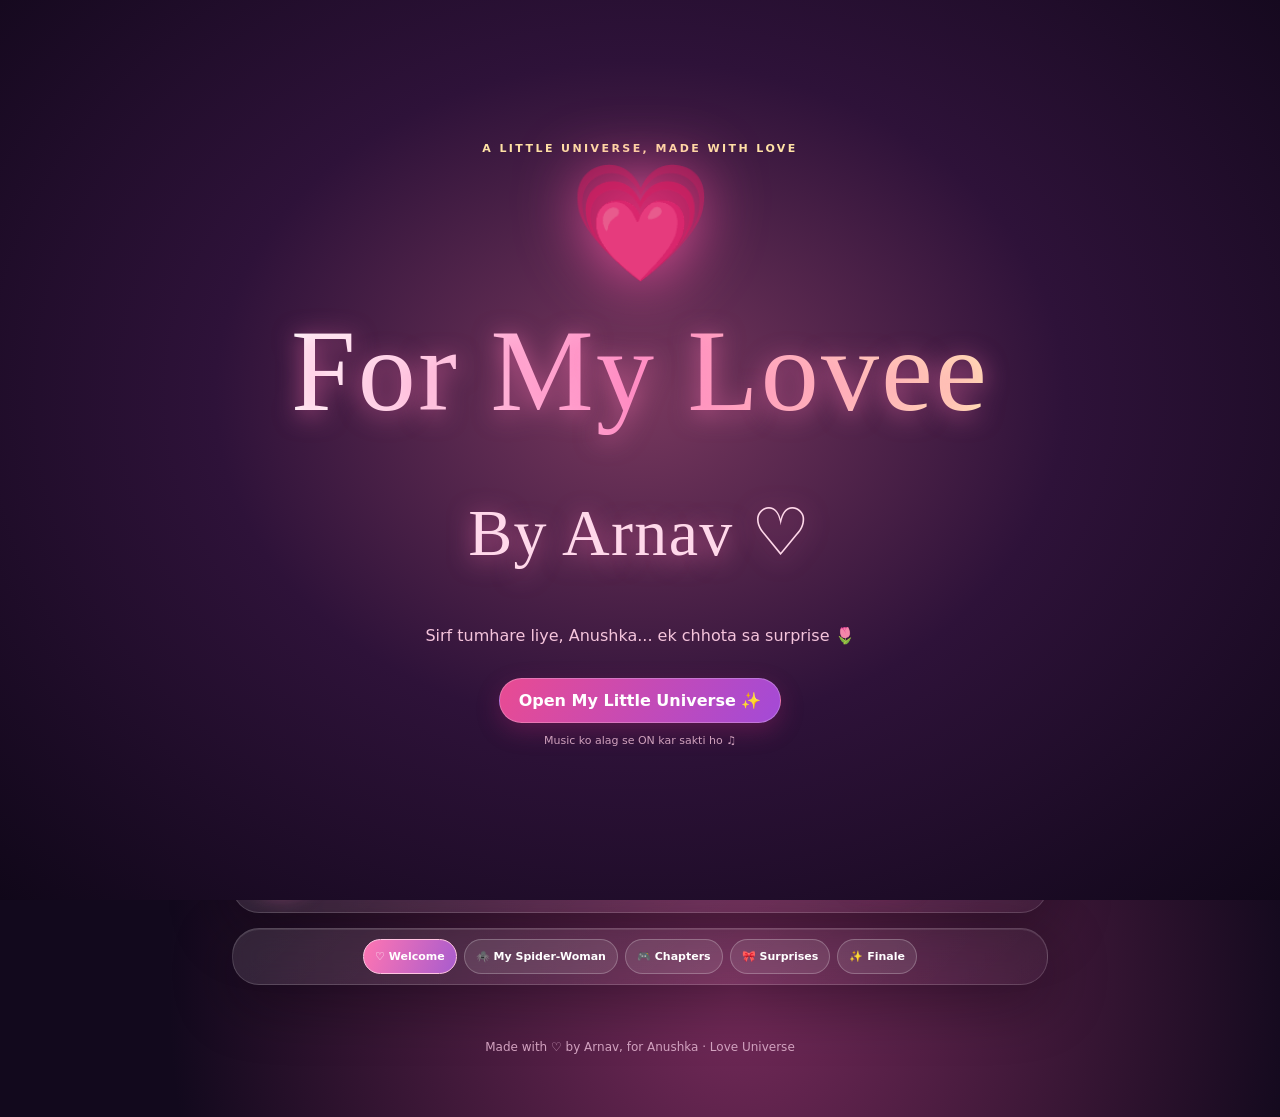
==== commit 14e5168e: "Add files via upload" ====
--- a/Anushkaa/index.html
+++ b/Anushkaa/index.html
@@ -19,12 +19,16 @@
 .music{position:relative}
 .extras{grid-template-columns:repeat(auto-fit,minmax(230px,1fr))}
 @media(max-width:520px){.scene-nav{display:grid;grid-template-columns:repeat(2,1fr)}.scene-nav .btn{width:100%}.intro h1{font-size:clamp(58px,13vw,85px)!important}.music{flex-wrap:wrap}.volume{width:80px}}
+
+/* Spider-Woman portrait scene */
+.spider-scene{text-align:center;padding:27px 15px 34px;overflow:hidden}.spider-title{font-family:'Great Vibes','Brush Script MT',cursive;font-size:clamp(44px,9vw,78px);font-weight:400;color:#ffd5eb;margin:10px 0;text-shadow:0 0 28px #ff69bb80}.spider-sub{color:#f5d1e6;line-height:1.7}.spider-stage{height:360px;max-width:520px;margin:22px auto;position:relative;display:grid;place-items:center;isolation:isolate}.web-glow{position:absolute;inset:5%;border-radius:50%;background:conic-gradient(from 20deg,#ff70b0,#aa7aff,#ffc8e5,#ff70b0);filter:blur(45px);opacity:.6;animation:spin 15s linear infinite}.web-lines{position:absolute;inset:5%;border-radius:50%;border:1px solid #ffd0ef77;background:repeating-conic-gradient(from 0deg,transparent 0deg 26deg,#ffc1e93b 27deg 28deg,transparent 29deg 45deg),repeating-radial-gradient(circle,transparent 0 33px,#ffd0ef3c 34px 35px);animation:spin 35s linear infinite reverse}.photo-ring{position:relative;z-index:2;width:min(64vw,245px);height:min(64vw,245px);border-radius:50%;padding:7px;background:conic-gradient(#ff92c5,#fff0bf,#aa8bff,#ff92c5);box-shadow:0 0 30px #ff8dcb8c,0 0 90px #c05dff50;animation:photoHover 4s ease-in-out infinite}.photo-ring img,.photo-fallback{width:100%;height:100%;border-radius:50%;object-fit:cover;object-position:center;background:#4a204e}.photo-fallback{display:flex;flex-direction:column;align-items:center;justify-content:center;font-size:60px}.photo-fallback small{font-size:12px;margin:8px 15px;color:#fff}.spider-float{position:absolute;z-index:3;font-size:30px;filter:drop-shadow(0 0 12px #ff8ac6);animation:floatAround 4s ease-in-out infinite}.f1{top:8%;left:13%}.f2{right:10%;top:20%;animation-delay:-1s}.f3{bottom:12%;left:12%;animation-delay:-2s}.f4{bottom:9%;right:15%;animation-delay:-3s}.spider-quote{max-width:590px;margin:20px auto;color:#ffe5f1;font-size:clamp(17px,3.8vw,23px);line-height:1.85;font-family:Georgia,serif}.spider-scene .btn{margin:6px}@keyframes photoHover{50%{transform:translateY(-12px)}}@keyframes floatAround{50%{transform:translateY(-20px) rotate(15deg) scale(1.15)}}
 </style></head><body>
 <div class="intro" id="intro"><div><div class="eyebrow">A little universe, made with love</div><div class="heart3d">💗</div><h1>For My Lovee</h1><h2>By Arnav ♡</h2><p>Sirf tumhare liye, Anushka... ek chhota sa surprise 🌷</p><button class="btn" id="enter">Open My Little Universe ✨</button><p class="fineprint">Music ko alag se ON kar sakti ho ♫</p></div></div>
 <div class="app"><header class="top glass"><div><div class="brand">♡ ARNAV × ANUSHKA</div><div class="sub">Our tiny magical corner</div></div><button class="btn small alt" id="topMusic">♫ Music OFF</button></header>
 <section class="hero glass scene-panel" data-scene="welcome"><div class="eyebrow">A love letter you can play</div><div class="heart3d">💞</div><h1>Hey, Anushka!</h1><h2>Welcome to your little universe ♡</h2><div class="mascots"><div class="mascot bear"><div class="ear left"></div><div class="ear right"></div><div class="face"><div class="eyes"></div><div class="blush"></div><div class="mouth">ᴗ</div></div><div class="nameplate">Arnav 🧸</div></div><div class="mascot bunny"><div class="ear left"></div><div class="ear right"></div><div class="face"><div class="eyes"></div><div class="blush"></div><div class="mouth">ᴗ</div><div class="bow">🎀</div></div><div class="nameplate">Anushka 🐰</div></div></div><p id="heroLine">Tumhari ek chhoti si smile bhi mere din ko beautiful bana deti hai. Yeh poori duniya tumhare liye banayi hai. 💗</p><button class="btn" id="start">Start Our Story ✨</button><p class="counter" id="secretCount">Hidden hearts found: 0 / 8</p></section>
+<section class="spider-scene glass scene-panel hidden" data-scene="spider"><div class="eyebrow">A secret page, just for you</div><h2 class="spider-title">My Spider-Woman 🕷️💗</h2><p class="spider-sub">Anushka, tum meri kahaani ki sabse qutieee superhero ho ✨</p><div class="spider-stage"><div class="web-glow"></div><div class="web-lines"></div><span class="spider-float f1">💗</span><span class="spider-float f2">✨</span><span class="spider-float f3">🌸</span><span class="spider-float f4">🕸️</span><div class="photo-ring"><img id="anushkaPhoto" src="/Anushkaa/anushkaa.png" alt="Anushka's special portrait" loading="lazy"><div id="photoFallback" class="photo-fallback hidden">🎀<small>Yahan tumhari pyari photo aayegi</small></div></div></div><div class="spider-quote" id="spiderQuote">“Meri Spider-Woman, tumhare paas koi superpower ho ya na ho, tumhari ek smile mere ordinary din ko magical bana deti hai.” 💞</div><button class="btn" id="spiderNote">Ek aur pyari baat ♡</button><button class="btn alt" id="spiderNext">Next love chapter →</button><p class="fineprint">Photo: Anushkaa/anushkaa.png</p></section>
 <div class="music glass"><div class="disc" id="disc"></div><div style="flex:1;min-width:0"><strong>Heeriye ♫</strong><div class="sub" id="musicStatus">Tap Play to listen to Heeriye ♫</div><div class="equalizer" id="eq"><i></i><i></i><i></i></div></div><button class="btn small" id="musicBtn">▶ Play</button><input class="volume" id="volume" type="range" min="0" max="100" value="65" aria-label="Music volume"><audio id="audio" preload="metadata" loop><source src="/Anushkaa/heeriye.mp3" type="audio/mpeg"></audio></div>
-<nav class="scene-nav glass" aria-label="Love Universe navigation"><button class="btn small alt" data-nav="welcome">♡ Welcome</button><button class="btn small alt" data-nav="chapters">🎮 Chapters</button><button class="btn small alt" data-nav="extras">🎀 Surprises</button><button class="btn small alt" data-nav="finale">✨ Finale</button></nav>
+<nav class="scene-nav glass" aria-label="Love Universe navigation"><button class="btn small alt" data-nav="welcome">♡ Welcome</button><button class="btn small alt" data-nav="spider">🕷️ My Spider-Woman</button><button class="btn small alt" data-nav="chapters">🎮 Chapters</button><button class="btn small alt" data-nav="extras">🎀 Surprises</button><button class="btn small alt" data-nav="finale">✨ Finale</button></nav>
 <section id="chapters" class="scene-panel hidden" data-scene="chapters"><div class="section-title"><div class="eyebrow">Your magical adventure</div><h2>Our Love Chapters 💌</h2><p>Har game ek naya surprise unlock karega</p></div><div class="progress"><div id="progressBar"></div></div><div class="chapter-grid" id="chapterGrid"></div><section class="stage glass hidden" id="stage"><div class="eyebrow" id="stageKicker">Chapter</div><h2 id="stageTitle"></h2><p id="stageDesc"></p><div id="game"></div><div class="stage-actions"><button class="btn alt" id="closeStage">← Chapters</button><button class="btn hidden" id="nextStage">Next surprise →</button></div></section></section>
 <div class="section-title extras-heading scene-panel hidden" data-scene="extras"><div class="eyebrow">Extra tiny surprises</div><h2>Little Things, Big Love 🌷</h2><p>Explore whenever you want — no rush, no pressure</p></div>
 <section class="extras scene-panel hidden" data-scene="extras"><div class="extra glass"><h3>💌 Flying Love Letters</h3><p>Ek letter kholo, aur Arnav ka ek random message padho.</p><button class="btn small" id="randomLetter">Open a love note</button></div><div class="extra glass"><h3>🌙 Sleepy Love Mode</h3><p>Chaand, stars aur ek sweet goodnight message.</p><button class="btn small" id="sleepy">Sweet dreams</button></div><div class="extra glass"><h3>🎁 Open When...</h3><p>Jab bhi tumhe ek chhota sa kind message chahiye.</p><div class="scrap"><button class="chip" data-open="sad">Sad</button><button class="chip" data-open="miss">Missing me</button><button class="chip" data-open="smile">Need a smile</button></div></div><div class="extra glass"><h3>🌈 Love Mood Selector</h3><p>Apna mood choose karo — har mood ka alag note.</p><div class="mood-row"><button class="chip" data-mood="happy">😊 Happy</button><button class="chip" data-mood="tired">😴 Tired</button><button class="chip" data-mood="quiet">🌸 Quiet</button></div></div><div class="extra glass"><h3>📷 Our Memory Gallery</h3><div class="polaroid"><div class="photo">💞</div><div style="font-size:12px;text-align:center;margin-top:8px">Little moments ♡</div></div><p>Photos add karne ke liye future mein is placeholder ko customize kar sakte ho.</p></div><div class="extra glass"><h3>📖 Love Storybook</h3><p>Pages palto aur naye heartfelt lines padho.</p><button class="btn small" id="storybook">Turn a page</button></div><div class="extra glass"><h3>🍰 Bake Our Love Cake</h3><p>Strawberries, hearts aur icing se ek cute cake banao.</p><div id="cake" style="font-size:45px;margin:12px 0">🎂</div><button class="btn small" id="cakeBtn">Decorate +</button></div><div class="extra glass"><h3>🎰 Love Gacha</h3><p>Har spin mein ek random tiny surprise.</p><button class="btn small" id="gacha">Spin for love</button></div><div class="extra glass"><h3>🕹️ Love Claw Machine</h3><p>Ek digital gift pakdo — har try mein kuch cute milega.</p><div style="font-size:45px" id="clawGift">🧸</div><button class="btn small" id="claw">Grab a gift</button></div><div class="extra glass"><h3>🌸 Sakura Love Garden</h3><p>Petals ko screen par baarish ki tarah dekho.</p><button class="btn small" id="sakura">Make petals fall</button></div><div class="extra glass"><h3>💎 Holographic Heart</h3><p>Ek tap par magical heart aur surprise message.</p><button class="btn small" id="holo">Reveal magic</button></div><div class="extra glass"><h3>🗓️ 365 Little Love Notes</h3><p>Har date ke liye ek original thought, aur kabhi bhi browse kar sakti ho.</p><button class="btn small" id="daily">Today's note</button><button class="btn small alt" id="browseNotes">Browse notes</button></div></section>
@@ -41,6 +45,7 @@
 function particle(n=1,type='💗'){if(matchMedia('(prefers-reduced-motion: reduce)').matches)return;for(let i=0;i<n;i++){let p=document.createElement('span');p.className='floaty';p.textContent=type;p.style.left=Math.random()*96+'vw';p.style.bottom='-30px';p.style.fontSize=(12+Math.random()*19)+'px';p.style.animationDuration=(4+Math.random()*5)+'s';document.body.append(p);setTimeout(()=>p.remove(),9500)}}setInterval(()=>{if(!document.hidden)particle(1,Math.random()>.5?'💗':'🌸')},1900);
 function typeLine(text){const el=$('#heroLine');el.textContent='';el.classList.add('type');let i=0;const t=setInterval(()=>{el.textContent=text.slice(0,++i);if(i>=text.length){clearInterval(t);el.classList.remove('type')}},30)}$('#enter').onclick=()=>{$('#intro').classList.add('fade');setTimeout(()=>$('#intro').remove(),850);typeLine('Anushka, ye sirf ek website nahi... Arnav ki taraf se tumhare liye ek chhota sa magical surprise hai. 💗');particle(16)};$('#start').onclick=()=>showScene('chapters');
 const audio=$('#audio');
+audio.src="/Anushkaa/heeriye.mp3";
 audio.volume=.65;
 function updateMusic(){
  playing=!audio.paused && !audio.ended;
@@ -64,7 +69,7 @@
     code===3?'MP3 decode error — audio encoding check karo':
     code===4?'MP3 format browser support nahi kar raha':
     code===2?'Audio network error — refresh karke try karo':
-    'Playback failed: '+(e?.name||'unknown');
+    'Playback failed: '+(e?.name||'unknown')+' · '+(e?.message||'');
   $('#musicStatus').textContent=detail;
   toast(detail);
   console.error('Heeriye playback failed',e,'src:',audio.currentSrc,'mediaError:',audio.error);
@@ -74,7 +79,7 @@
 $('#topMusic').onclick=toggleMusic;
 $('#volume').oninput=e=>audio.volume=Number(e.target.value)/100;
 audio.onplay=updateMusic;audio.onpause=updateMusic;audio.onended=updateMusic;
-audio.onerror=()=>{$('#musicStatus').textContent='MP3 load error ('+(audio.error?.code||'?')+')';};
+audio.onerror=()=>{$('#musicStatus').textContent='MP3 error '+(audio.error?.code||'?')+' · /Anushkaa/heeriye.mp3';};
 
 function renderChapters(){$('#chapterGrid').replaceChildren();chapters.forEach((c,i)=>{const d=document.createElement('div');d.className='chapter glass'+(i>unlocked?' locked':'');d.innerHTML=`<div class="emoji">${i>unlocked?'🔒':c[0]}</div><div><h3>${i+1}. ${c[1]}</h3><p>${c[2]}</p><div class="status">${i<unlocked?'✓ Completed':i===unlocked?'♡ Ready to play':'Locked — finish previous chapter'}</div></div>`;d.onclick=()=>{if(i>unlocked){toast('Pehle previous chapter complete karo 💗');return}openChapter(i)};$('#chapterGrid').append(d)});$('#progressBar').style.width=(unlocked/6*100)+'%';$('#secretCount').textContent=`Hidden hearts found: ${hearts} / 8`}
 function gameRoot(){const g=$('#game');g.replaceChildren();return g}function make(tag,cls,text,parent){const e=document.createElement(tag);if(cls)e.className=cls;if(text!==undefined)e.textContent=text;if(parent)parent.append(e);return e}function complete(){if(current===unlocked){unlocked=Math.min(6,unlocked+1);save();renderChapters()}$('#nextStage').classList.remove('hidden');particle(20,'💗');toast('Chapter completed! New surprise unlocked 💗')}function openChapter(i){current=i;$('#stage').classList.remove('hidden');$('#stageKicker').textContent=`Chapter ${i+1} of 6`;$('#stageTitle').textContent=chapters[i][0]+' '+chapters[i][1];$('#stageDesc').textContent=chapters[i][2];$('#nextStage').classList.add('hidden');const g=gameRoot();if(i===0)heartGame(g);if(i===1)memoryGame(g);if(i===2)jarGame(g);if(i===3)gardenGame(g);if(i===4)apologyGame(g);if(i===5)starsGame(g);$('#stage').scrollIntoView({behavior:'smooth',block:'start'})}$('#closeStage').onclick=()=>{$('#stage').classList.add('hidden');$('#chapters').scrollIntoView({behavior:'smooth'})};$('#nextStage').onclick=()=>{if(current<5)openChapter(current+1);else{$('#stage').classList.add('hidden');showScene('finale')}};
@@ -96,6 +101,22 @@
 document.querySelectorAll('[data-nav]').forEach(b=>b.addEventListener('click',()=>showScene(b.dataset.nav)));
 
 
+
+const photo=$('#anushkaPhoto');
+photo.addEventListener('error',()=>{photo.classList.add('hidden');$('#photoFallback').classList.remove('hidden')});
+const spiderLines=[
+'Meri Spider-Woman, tumhari muskaan mere liye sabse pyara superpower hai. 🕷️💗',
+'Anushka, tumhari khushi aur tumhari peace dono mere liye precious hain. 🌸',
+'Jab tum hasti ho, meri chhoti si duniya aur colorful ho jaati hai. ✨',
+'Tum meri favorite superhero ho — apne dreams ki, apni story ki. 🎀',
+'Anushka, agar kabhi maine tumhe hurt kiya ho, I am sorry. Main sunna aur better karna chahta hoon. 💌',
+'Meri qutieee Spider-Woman, hamesha apni marzi se apne wings failana. 💞',
+'Tumhare liye ek virtual rose, ek star, aur Arnav ki taraf se ek sweet si wish. 🌹'
+];
+let spiderIndex=0;
+$('#spiderNote').onclick=()=>{spiderIndex=(spiderIndex+1)%spiderLines.length;$('#spiderQuote').textContent=spiderLines[spiderIndex];particle(9,'💗')};
+$('#spiderNext').onclick=()=>showScene('chapters');
+
 showScene('welcome');
 })();
 </script></body></html>
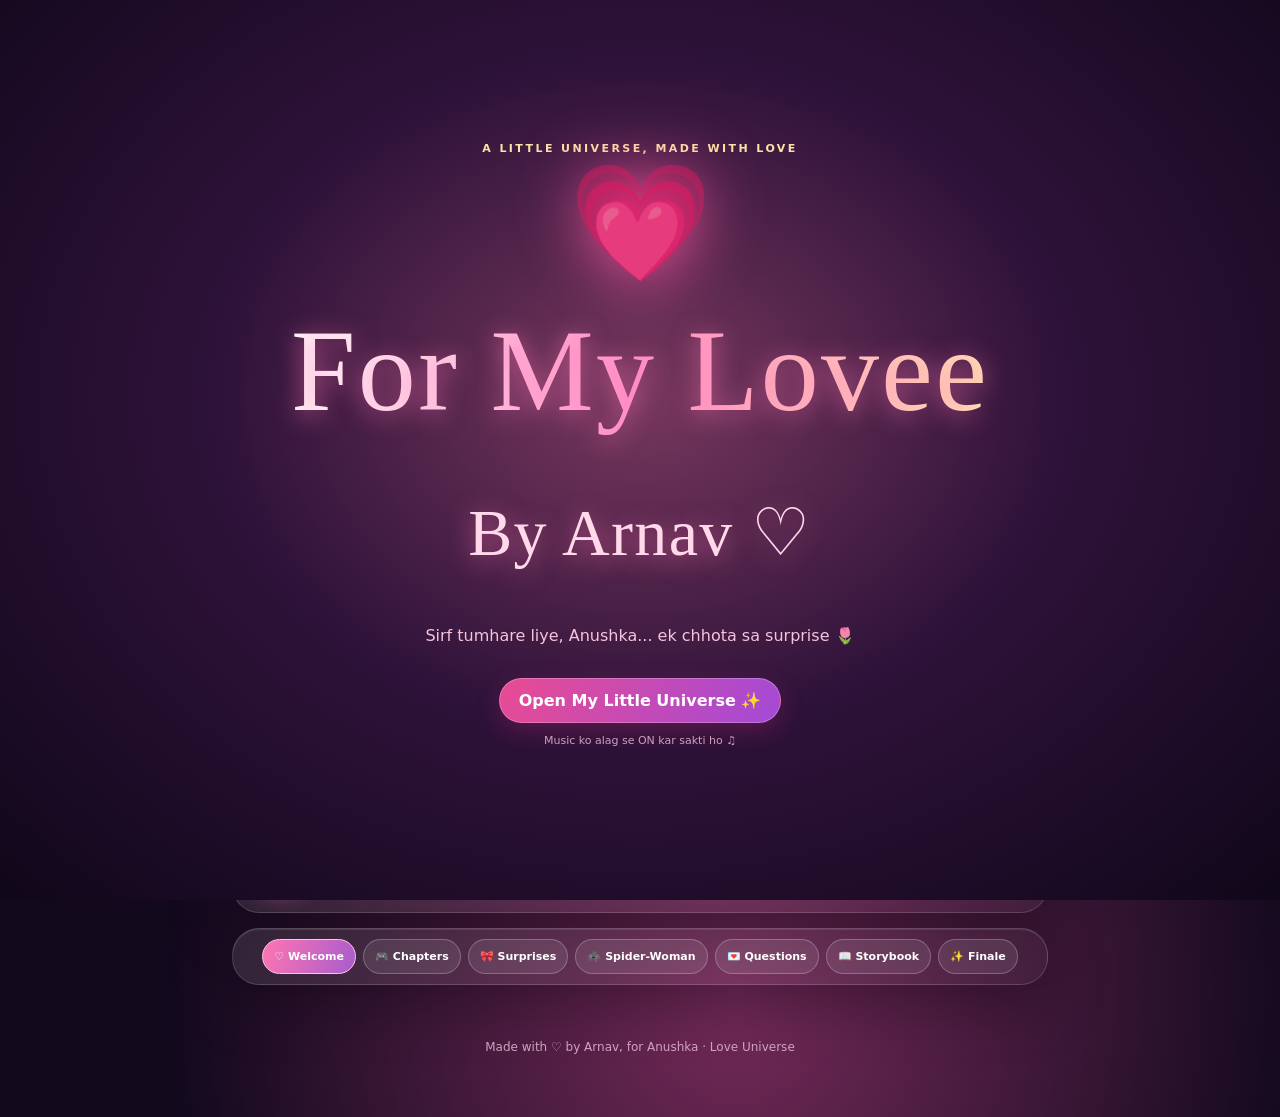
==== commit 6496d879: "Add files via upload" ====
--- a/Anushkaa/index.html
+++ b/Anushkaa/index.html
@@ -20,18 +20,22 @@
 .extras{grid-template-columns:repeat(auto-fit,minmax(230px,1fr))}
 @media(max-width:520px){.scene-nav{display:grid;grid-template-columns:repeat(2,1fr)}.scene-nav .btn{width:100%}.intro h1{font-size:clamp(58px,13vw,85px)!important}.music{flex-wrap:wrap}.volume{width:80px}}
 
-/* Spider-Woman portrait scene */
-.spider-scene{text-align:center;padding:27px 15px 34px;overflow:hidden}.spider-title{font-family:'Great Vibes','Brush Script MT',cursive;font-size:clamp(44px,9vw,78px);font-weight:400;color:#ffd5eb;margin:10px 0;text-shadow:0 0 28px #ff69bb80}.spider-sub{color:#f5d1e6;line-height:1.7}.spider-stage{height:360px;max-width:520px;margin:22px auto;position:relative;display:grid;place-items:center;isolation:isolate}.web-glow{position:absolute;inset:5%;border-radius:50%;background:conic-gradient(from 20deg,#ff70b0,#aa7aff,#ffc8e5,#ff70b0);filter:blur(45px);opacity:.6;animation:spin 15s linear infinite}.web-lines{position:absolute;inset:5%;border-radius:50%;border:1px solid #ffd0ef77;background:repeating-conic-gradient(from 0deg,transparent 0deg 26deg,#ffc1e93b 27deg 28deg,transparent 29deg 45deg),repeating-radial-gradient(circle,transparent 0 33px,#ffd0ef3c 34px 35px);animation:spin 35s linear infinite reverse}.photo-ring{position:relative;z-index:2;width:min(64vw,245px);height:min(64vw,245px);border-radius:50%;padding:7px;background:conic-gradient(#ff92c5,#fff0bf,#aa8bff,#ff92c5);box-shadow:0 0 30px #ff8dcb8c,0 0 90px #c05dff50;animation:photoHover 4s ease-in-out infinite}.photo-ring img,.photo-fallback{width:100%;height:100%;border-radius:50%;object-fit:cover;object-position:center;background:#4a204e}.photo-fallback{display:flex;flex-direction:column;align-items:center;justify-content:center;font-size:60px}.photo-fallback small{font-size:12px;margin:8px 15px;color:#fff}.spider-float{position:absolute;z-index:3;font-size:30px;filter:drop-shadow(0 0 12px #ff8ac6);animation:floatAround 4s ease-in-out infinite}.f1{top:8%;left:13%}.f2{right:10%;top:20%;animation-delay:-1s}.f3{bottom:12%;left:12%;animation-delay:-2s}.f4{bottom:9%;right:15%;animation-delay:-3s}.spider-quote{max-width:590px;margin:20px auto;color:#ffe5f1;font-size:clamp(17px,3.8vw,23px);line-height:1.85;font-family:Georgia,serif}.spider-scene .btn{margin:6px}@keyframes photoHover{50%{transform:translateY(-12px)}}@keyframes floatAround{50%{transform:translateY(-20px) rotate(15deg) scale(1.15)}}
+/* Dream edition */
+.scene-panel{animation:sceneIn .65s ease both}.top{box-shadow:0 12px 40px #0005}.btn{position:relative;overflow:hidden}.btn:after{content:"";position:absolute;inset:0;background:linear-gradient(110deg,transparent 30%,#ffffff35 50%,transparent 70%);transform:translateX(-120%);transition:transform .7s}.btn:hover:after{transform:translateX(120%)}
+.dream-card{padding:24px;margin:16px 0;text-align:center;position:relative;overflow:hidden}.dream-card h2{font-family:'Great Vibes',cursive;font-size:clamp(38px,8vw,70px);font-weight:400;margin:12px 0;color:#ffe0ee}.portrait-stage{position:relative;width:min(76vw,300px);height:min(76vw,300px);margin:28px auto;display:grid;place-items:center}.portrait-stage:before,.portrait-stage:after{content:"";position:absolute;inset:-15px;border:2px dashed #ff9bd7a8;border-radius:50%;animation:spin 24s linear infinite}.portrait-stage:after{inset:-28px;border-color:#ffe4a766;animation-direction:reverse;animation-duration:35s}.portrait{width:100%;height:100%;object-fit:cover;border-radius:50%;border:7px solid #ffb4d6;box-shadow:0 0 35px #ff80bd99,0 0 90px #c67dff55;position:relative;z-index:1}.portrait-fallback{font-size:90px}.web-lines{position:absolute;inset:-45px;background:repeating-conic-gradient(from 0deg,#ffb1dc3d 0deg 1deg,transparent 1deg 30deg);border-radius:50%;animation:spin 60s linear infinite}.spider-line{font-size:clamp(17px,4vw,24px);line-height:1.8;color:#ffdbed;max-width:590px;margin:18px auto}.quest-progress{display:flex;justify-content:center;gap:7px;margin:15px auto;flex-wrap:wrap}.quest-dot{width:12px;height:12px;border-radius:50%;background:#ffffff35;border:1px solid #ff9bc5}.quest-dot.done{background:#ff9bc5;box-shadow:0 0 12px #ff9bc5}.question-card{padding:26px;max-width:680px;margin:20px auto;text-align:center}.question-card h3{font-family:'Playfair Display',serif;font-size:clamp(23px,5vw,35px);line-height:1.5}.answer-area{display:flex;gap:10px;flex-wrap:wrap;justify-content:center}.answer-area .btn{min-width:115px}.answer-input{width:100%;background:#ffffff18;border:1px solid #ffadd0;color:white;padding:13px;border-radius:15px;max-width:500px}.answer-input::placeholder{color:#e8bbd0}.question-hint{font-size:13px;color:#e9bbd5}.storyline{max-width:670px;margin:20px auto;padding:26px;line-height:2;font-size:18px;white-space:pre-line}.scene-actions{display:flex;gap:10px;justify-content:center;flex-wrap:wrap;margin-top:20px}.floating-orb{position:absolute;border-radius:50%;background:radial-gradient(circle at 35% 35%,#fff8,#ff83b733 45%,transparent 70%);width:100px;height:100px;filter:blur(2px);pointer-events:none;animation:bob 5s infinite}.intro h1{font-family:'Great Vibes','Brush Script MT',cursive!important}.music-status-error{color:#ffd4a0!important}@media(max-width:540px){.dream-card{padding:18px}.question-card{padding:18px}.storyline{padding:18px;font-size:16px}}
 </style></head><body>
 <div class="intro" id="intro"><div><div class="eyebrow">A little universe, made with love</div><div class="heart3d">💗</div><h1>For My Lovee</h1><h2>By Arnav ♡</h2><p>Sirf tumhare liye, Anushka... ek chhota sa surprise 🌷</p><button class="btn" id="enter">Open My Little Universe ✨</button><p class="fineprint">Music ko alag se ON kar sakti ho ♫</p></div></div>
 <div class="app"><header class="top glass"><div><div class="brand">♡ ARNAV × ANUSHKA</div><div class="sub">Our tiny magical corner</div></div><button class="btn small alt" id="topMusic">♫ Music OFF</button></header>
 <section class="hero glass scene-panel" data-scene="welcome"><div class="eyebrow">A love letter you can play</div><div class="heart3d">💞</div><h1>Hey, Anushka!</h1><h2>Welcome to your little universe ♡</h2><div class="mascots"><div class="mascot bear"><div class="ear left"></div><div class="ear right"></div><div class="face"><div class="eyes"></div><div class="blush"></div><div class="mouth">ᴗ</div></div><div class="nameplate">Arnav 🧸</div></div><div class="mascot bunny"><div class="ear left"></div><div class="ear right"></div><div class="face"><div class="eyes"></div><div class="blush"></div><div class="mouth">ᴗ</div><div class="bow">🎀</div></div><div class="nameplate">Anushka 🐰</div></div></div><p id="heroLine">Tumhari ek chhoti si smile bhi mere din ko beautiful bana deti hai. Yeh poori duniya tumhare liye banayi hai. 💗</p><button class="btn" id="start">Start Our Story ✨</button><p class="counter" id="secretCount">Hidden hearts found: 0 / 8</p></section>
-<section class="spider-scene glass scene-panel hidden" data-scene="spider"><div class="eyebrow">A secret page, just for you</div><h2 class="spider-title">My Spider-Woman 🕷️💗</h2><p class="spider-sub">Anushka, tum meri kahaani ki sabse qutieee superhero ho ✨</p><div class="spider-stage"><div class="web-glow"></div><div class="web-lines"></div><span class="spider-float f1">💗</span><span class="spider-float f2">✨</span><span class="spider-float f3">🌸</span><span class="spider-float f4">🕸️</span><div class="photo-ring"><img id="anushkaPhoto" src="/Anushkaa/anushkaa.png" alt="Anushka's special portrait" loading="lazy"><div id="photoFallback" class="photo-fallback hidden">🎀<small>Yahan tumhari pyari photo aayegi</small></div></div></div><div class="spider-quote" id="spiderQuote">“Meri Spider-Woman, tumhare paas koi superpower ho ya na ho, tumhari ek smile mere ordinary din ko magical bana deti hai.” 💞</div><button class="btn" id="spiderNote">Ek aur pyari baat ♡</button><button class="btn alt" id="spiderNext">Next love chapter →</button><p class="fineprint">Photo: Anushkaa/anushkaa.png</p></section>
 <div class="music glass"><div class="disc" id="disc"></div><div style="flex:1;min-width:0"><strong>Heeriye ♫</strong><div class="sub" id="musicStatus">Tap Play to listen to Heeriye ♫</div><div class="equalizer" id="eq"><i></i><i></i><i></i></div></div><button class="btn small" id="musicBtn">▶ Play</button><input class="volume" id="volume" type="range" min="0" max="100" value="65" aria-label="Music volume"><audio id="audio" preload="metadata" loop><source src="/Anushkaa/heeriye.mp3" type="audio/mpeg"></audio></div>
-<nav class="scene-nav glass" aria-label="Love Universe navigation"><button class="btn small alt" data-nav="welcome">♡ Welcome</button><button class="btn small alt" data-nav="spider">🕷️ My Spider-Woman</button><button class="btn small alt" data-nav="chapters">🎮 Chapters</button><button class="btn small alt" data-nav="extras">🎀 Surprises</button><button class="btn small alt" data-nav="finale">✨ Finale</button></nav>
+<nav class="scene-nav glass" aria-label="Love Universe navigation"><button class="btn small alt" data-nav="welcome">♡ Welcome</button><button class="btn small alt" data-nav="chapters">🎮 Chapters</button><button class="btn small alt" data-nav="extras">🎀 Surprises</button><button class="btn small alt" data-nav="spider">🕷️ Spider-Woman</button><button class="btn small alt" data-nav="questions">💌 Questions</button><button class="btn small alt" data-nav="story">📖 Storybook</button><button class="btn small alt" data-nav="finale">✨ Finale</button></nav>
 <section id="chapters" class="scene-panel hidden" data-scene="chapters"><div class="section-title"><div class="eyebrow">Your magical adventure</div><h2>Our Love Chapters 💌</h2><p>Har game ek naya surprise unlock karega</p></div><div class="progress"><div id="progressBar"></div></div><div class="chapter-grid" id="chapterGrid"></div><section class="stage glass hidden" id="stage"><div class="eyebrow" id="stageKicker">Chapter</div><h2 id="stageTitle"></h2><p id="stageDesc"></p><div id="game"></div><div class="stage-actions"><button class="btn alt" id="closeStage">← Chapters</button><button class="btn hidden" id="nextStage">Next surprise →</button></div></section></section>
 <div class="section-title extras-heading scene-panel hidden" data-scene="extras"><div class="eyebrow">Extra tiny surprises</div><h2>Little Things, Big Love 🌷</h2><p>Explore whenever you want — no rush, no pressure</p></div>
 <section class="extras scene-panel hidden" data-scene="extras"><div class="extra glass"><h3>💌 Flying Love Letters</h3><p>Ek letter kholo, aur Arnav ka ek random message padho.</p><button class="btn small" id="randomLetter">Open a love note</button></div><div class="extra glass"><h3>🌙 Sleepy Love Mode</h3><p>Chaand, stars aur ek sweet goodnight message.</p><button class="btn small" id="sleepy">Sweet dreams</button></div><div class="extra glass"><h3>🎁 Open When...</h3><p>Jab bhi tumhe ek chhota sa kind message chahiye.</p><div class="scrap"><button class="chip" data-open="sad">Sad</button><button class="chip" data-open="miss">Missing me</button><button class="chip" data-open="smile">Need a smile</button></div></div><div class="extra glass"><h3>🌈 Love Mood Selector</h3><p>Apna mood choose karo — har mood ka alag note.</p><div class="mood-row"><button class="chip" data-mood="happy">😊 Happy</button><button class="chip" data-mood="tired">😴 Tired</button><button class="chip" data-mood="quiet">🌸 Quiet</button></div></div><div class="extra glass"><h3>📷 Our Memory Gallery</h3><div class="polaroid"><div class="photo">💞</div><div style="font-size:12px;text-align:center;margin-top:8px">Little moments ♡</div></div><p>Photos add karne ke liye future mein is placeholder ko customize kar sakte ho.</p></div><div class="extra glass"><h3>📖 Love Storybook</h3><p>Pages palto aur naye heartfelt lines padho.</p><button class="btn small" id="storybook">Turn a page</button></div><div class="extra glass"><h3>🍰 Bake Our Love Cake</h3><p>Strawberries, hearts aur icing se ek cute cake banao.</p><div id="cake" style="font-size:45px;margin:12px 0">🎂</div><button class="btn small" id="cakeBtn">Decorate +</button></div><div class="extra glass"><h3>🎰 Love Gacha</h3><p>Har spin mein ek random tiny surprise.</p><button class="btn small" id="gacha">Spin for love</button></div><div class="extra glass"><h3>🕹️ Love Claw Machine</h3><p>Ek digital gift pakdo — har try mein kuch cute milega.</p><div style="font-size:45px" id="clawGift">🧸</div><button class="btn small" id="claw">Grab a gift</button></div><div class="extra glass"><h3>🌸 Sakura Love Garden</h3><p>Petals ko screen par baarish ki tarah dekho.</p><button class="btn small" id="sakura">Make petals fall</button></div><div class="extra glass"><h3>💎 Holographic Heart</h3><p>Ek tap par magical heart aur surprise message.</p><button class="btn small" id="holo">Reveal magic</button></div><div class="extra glass"><h3>🗓️ 365 Little Love Notes</h3><p>Har date ke liye ek original thought, aur kabhi bhi browse kar sakti ho.</p><button class="btn small" id="daily">Today's note</button><button class="btn small alt" id="browseNotes">Browse notes</button></div></section>
+
+<section class="scene-panel hidden" data-scene="spider"><div class="dream-card glass"><div class="eyebrow">A portrait of my favourite superhero</div><h2>My Spider-Woman 🕷️💗</h2><div class="portrait-stage"><div class="web-lines"></div><img class="portrait" src="/Anushkaa/anushkaa.png" alt="Anushka's special portrait" onerror="this.style.display='none';this.nextElementSibling.style.display='block'"><div class="portrait-fallback" style="display:none">🕷️💗</div></div><p class="spider-line" id="spiderLine">Meri Spider-Woman, tumhari ek smile meri duniya ko magical bana deti hai. ♡</p><button class="btn" id="spiderNext">One more sweet thought ✨</button><div class="scene-actions"><button class="btn alt" data-go="questions">Next: Little Questions →</button></div></div></section>
+<section class="scene-panel hidden" data-scene="questions"><div class="section-title"><div class="eyebrow">15 little moments to share</div><h2>Just For You, Anushkaa 💌</h2><p>Arnav yahan apne personal questions add karega. Koi pressure nahi — skip bhi kar sakti ho.</p></div><div class="question-card glass"><div class="eyebrow" id="questionNumber">QUESTION 01 / 15</div><div class="quest-progress" id="questionDots"></div><h3 id="questionText">A little question for you...</h3><p class="question-hint">Tumhare answers sirf isi browser mein save honge, Arnav ko automatically send nahi honge.</p><input class="answer-input" id="questionAnswer" maxlength="350" placeholder="Yahan apna answer likho... (optional)"><div class="scene-actions"><button class="btn alt" id="questionPrev">← Previous</button><button class="btn alt" id="questionSkip">Skip ♡</button><button class="btn" id="questionNext">Save & Next →</button></div></div></section>
+<section class="scene-panel hidden" data-scene="story"><div class="section-title"><div class="eyebrow">Words from the heart</div><h2>Arnav's Little Storybook 📖</h2><p>Har page par tumhare naam ek nayi baat.</p></div><div class="storyline glass" id="storyText"></div><div class="scene-actions"><button class="btn alt" id="storyPrev">← Previous page</button><button class="btn" id="storyNext">Next page →</button></div><div class="scene-actions"><button class="btn alt" data-go="finale">Go to grand finale ✨</button></div></section>
 <section class="finale glass scene-panel hidden" id="finale" data-scene="finale"><div class="eyebrow">A surprise at the end of the stars</div><div class="gift">🎀</div><h2>Arnav ♡ Anushka</h2><p style="color:#f5c8e0;line-height:1.9">Anushka, tumhare liye yeh chhoti si duniya banayi hai. Har message ka matlab ek hi hai — tum special ho, tumhari feelings important hain, aur tum hamesha respect deserve karti ho. 💗</p><button class="btn" id="finalGift">Open Final Gift 🎁</button><p class="fineprint">A little corner of the internet, made with care.</p></section><footer class="footer">Made with ♡ by Arnav, for Anushka · Love Universe</footer></div>
 <div class="modal hidden" id="modal" role="dialog" aria-modal="true" aria-labelledby="modalTitle"><div class="panel glass"><h2 id="modalTitle"></h2><div id="modalBody"></div><button class="btn" id="modalClose">Close ♡</button></div></div><div class="toast hidden" id="toast" role="status"></div>
 <script>
@@ -45,7 +49,6 @@
 function particle(n=1,type='💗'){if(matchMedia('(prefers-reduced-motion: reduce)').matches)return;for(let i=0;i<n;i++){let p=document.createElement('span');p.className='floaty';p.textContent=type;p.style.left=Math.random()*96+'vw';p.style.bottom='-30px';p.style.fontSize=(12+Math.random()*19)+'px';p.style.animationDuration=(4+Math.random()*5)+'s';document.body.append(p);setTimeout(()=>p.remove(),9500)}}setInterval(()=>{if(!document.hidden)particle(1,Math.random()>.5?'💗':'🌸')},1900);
 function typeLine(text){const el=$('#heroLine');el.textContent='';el.classList.add('type');let i=0;const t=setInterval(()=>{el.textContent=text.slice(0,++i);if(i>=text.length){clearInterval(t);el.classList.remove('type')}},30)}$('#enter').onclick=()=>{$('#intro').classList.add('fade');setTimeout(()=>$('#intro').remove(),850);typeLine('Anushka, ye sirf ek website nahi... Arnav ki taraf se tumhare liye ek chhota sa magical surprise hai. 💗');particle(16)};$('#start').onclick=()=>showScene('chapters');
 const audio=$('#audio');
-audio.src="/Anushkaa/heeriye.mp3";
 audio.volume=.65;
 function updateMusic(){
  playing=!audio.paused && !audio.ended;
@@ -69,7 +72,7 @@
     code===3?'MP3 decode error — audio encoding check karo':
     code===4?'MP3 format browser support nahi kar raha':
     code===2?'Audio network error — refresh karke try karo':
-    'Playback failed: '+(e?.name||'unknown')+' · '+(e?.message||'');
+    'Playback failed: '+(e?.name||'unknown');
   $('#musicStatus').textContent=detail;
   toast(detail);
   console.error('Heeriye playback failed',e,'src:',audio.currentSrc,'mediaError:',audio.error);
@@ -79,7 +82,7 @@
 $('#topMusic').onclick=toggleMusic;
 $('#volume').oninput=e=>audio.volume=Number(e.target.value)/100;
 audio.onplay=updateMusic;audio.onpause=updateMusic;audio.onended=updateMusic;
-audio.onerror=()=>{$('#musicStatus').textContent='MP3 error '+(audio.error?.code||'?')+' · /Anushkaa/heeriye.mp3';};
+audio.onerror=()=>{$('#musicStatus').textContent='MP3 load error ('+(audio.error?.code||'?')+')';};
 
 function renderChapters(){$('#chapterGrid').replaceChildren();chapters.forEach((c,i)=>{const d=document.createElement('div');d.className='chapter glass'+(i>unlocked?' locked':'');d.innerHTML=`<div class="emoji">${i>unlocked?'🔒':c[0]}</div><div><h3>${i+1}. ${c[1]}</h3><p>${c[2]}</p><div class="status">${i<unlocked?'✓ Completed':i===unlocked?'♡ Ready to play':'Locked — finish previous chapter'}</div></div>`;d.onclick=()=>{if(i>unlocked){toast('Pehle previous chapter complete karo 💗');return}openChapter(i)};$('#chapterGrid').append(d)});$('#progressBar').style.width=(unlocked/6*100)+'%';$('#secretCount').textContent=`Hidden hearts found: ${hearts} / 8`}
 function gameRoot(){const g=$('#game');g.replaceChildren();return g}function make(tag,cls,text,parent){const e=document.createElement(tag);if(cls)e.className=cls;if(text!==undefined)e.textContent=text;if(parent)parent.append(e);return e}function complete(){if(current===unlocked){unlocked=Math.min(6,unlocked+1);save();renderChapters()}$('#nextStage').classList.remove('hidden');particle(20,'💗');toast('Chapter completed! New surprise unlocked 💗')}function openChapter(i){current=i;$('#stage').classList.remove('hidden');$('#stageKicker').textContent=`Chapter ${i+1} of 6`;$('#stageTitle').textContent=chapters[i][0]+' '+chapters[i][1];$('#stageDesc').textContent=chapters[i][2];$('#nextStage').classList.add('hidden');const g=gameRoot();if(i===0)heartGame(g);if(i===1)memoryGame(g);if(i===2)jarGame(g);if(i===3)gardenGame(g);if(i===4)apologyGame(g);if(i===5)starsGame(g);$('#stage').scrollIntoView({behavior:'smooth',block:'start'})}$('#closeStage').onclick=()=>{$('#stage').classList.add('hidden');$('#chapters').scrollIntoView({behavior:'smooth'})};$('#nextStage').onclick=()=>{if(current<5)openChapter(current+1);else{$('#stage').classList.add('hidden');showScene('finale')}};
@@ -90,7 +93,65 @@
 function apologyGame(g){const letter=make('div','letter',undefined,g);const h=make('h3','','Dear Anushka,',letter);const paras=['Agar meri kisi baat, galti ya behavior se tumhe kabhi dukh hua ho, toh main dil se sorry kehna chahta hoon.','Main ye nahi kahunga ki sirf sorry bolne se sab theek ho jaata hai. Tumhari feelings valid hain, aur main unhe samajhne ki koshish karna chahta hoon.','Main zyada dhyan se sunna, apni galti accept karna, aur actions se better banna chahta hoon. Tum par mujhe maaf karne ya turant jawab dene ka koi pressure nahi hai.','Thank you for being part of my life, Anushka. Tumhari khushi, respect aur comfort bahut important hain. — Arnav ♡'];paras.forEach(t=>make('p','',t,letter));const b=make('button','btn','I have read the letter ♡',g);b.style.marginTop='16px';b.onclick=()=>{b.disabled=true;complete()}}
 function starsGame(g){starCount=0;const sc=make('p','score','Stars connected: 0 / 8',g),field=make('div','starfield','',g);const pts=[[12,17],[39,12],[71,20],[82,46],[65,72],[42,83],[20,67],[9,42]];pts.forEach((p,i)=>{const b=make('button','star','✦',field);b.style.left=p[0]+'%';b.style.top=p[1]+'%';b.setAttribute('aria-label','Connect star '+(i+1));b.onclick=()=>{if(b.classList.contains('selected'))return;b.classList.add('selected');starCount++;sc.textContent=`Stars connected: ${starCount} / 8`;if(starCount===8){make('div','note','The stars spell a little message: Arnav ♡ Anushka ✨',g);complete()}}})}
 function revealHeart(){if(hearts>=8)return;hearts++;save();renderChapters();particle(8);toast(`Secret heart ${hearts}/8 discovered! 💗`);if(hearts===8)modal('Secret Heart Hunt Complete!','Anushka, tumne saare 8 hearts dhundh liye! Har heart ke saath ek chhoti wish: tumhari life mein kindness, joy aur peace rahe. — Arnav 💗')}document.addEventListener('click',e=>{if(e.target.closest('.btn')&&Math.random()<.12)revealHeart()});
-$('#randomLetter').onclick=()=>modal('A Flying Love Letter 💌',coreLines[Math.floor(Math.random()*coreLines.length)]);$('#sleepy').onclick=()=>{particle(14,'🌙');modal('Sweet Dreams, Anushka 🌙','Aaj ka din jaisa bhi raha ho, ab thoda rest karna. Tumhe peaceful sleep aur cute dreams milein. Goodnight, qutieee! — Arnav')};const opens={sad:'Anushka, agar aaj dil heavy hai toh apne aap ko thoda waqt do. Tumhari feelings important hain. Main sunne ke liye ready hoon, jab tum chaaho. 💗',miss:'Distance ya busy days ho sakte hain, par hamari achhi memories special rahengi. Tumhe ek virtual pink flower! 🌷',smile:'Ek bunny tumhare liye dance kar raha hai: 🐰🎀 Aur Arnav ki taraf se ek goofy sa heart: 💖'};$$('[data-open]').forEach(b=>b.onclick=()=>modal('Open When... 💌',opens[b.dataset.open]));const moods={happy:'Yay! Tumhari happiness celebrate karte hain. Confetti aur ek big pink heart! 🎉',tired:'Aaj slow rehna bilkul okay hai. Paani piyo, rest karo, aur apne aap par gentle raho. 🌙',quiet:'Kabhi kabhi silence bhi peaceful hota hai. No pressure to talk — enjoy this little sky. ✨'};$$('[data-mood]').forEach(b=>b.onclick=()=>{particle(10,'✨');modal('A note for your mood',moods[b.dataset.mood])});$('#storybook').onclick=()=>modal('Storybook · Page '+(++storyPage),coreLines[(storyPage*7)%coreLines.length]);$('#cakeBtn').onclick=()=>{cakeCount++;$('#cake').textContent=['🎂','🍰💗','🎂🍓','🍰🌸','🎂✨'][cakeCount%5];toast(cakeCount%5===0?'Our love cake is ready! 🎂':'Cake decoration added ♡')};$('#gacha').onclick=()=>modal('Love Gacha 🎁',['A tiny teddy for you 🧸','A pink rose for Anushka 🌹','A pocket full of stars ✨',coreLines[Math.floor(Math.random()*coreLines.length)]][Math.floor(Math.random()*4)]);$('#claw').onclick=()=>{const gifts=['🧸','🎀','🌹','💌','🍓'];const v=gifts[Math.floor(Math.random()*gifts.length)];$('#clawGift').textContent=v;toast('You grabbed '+v+' — a tiny gift for Anushka!')};$('#sakura').onclick=()=>{particle(35,'🌸');toast('Sakura petals, just for you 🌸')};$('#holo').onclick=()=>{particle(30,'💎');modal('Holographic Heart 💎',coreLines[Math.floor(Math.random()*coreLines.length)])};$('#daily').onclick=()=>{const now=new Date(),start=new Date(now.getFullYear(),0,0);const day=Math.floor((now-start)/86400000);modal('Your Love Note · Day '+day,dailyNotes[(day-1+365)%365])};$('#browseNotes').onclick=()=>{const wrap=document.createElement('div');let idx=0;const p=make('p','',dailyNotes[0],wrap);const nav=make('div','stage-actions','',wrap);const prev=make('button','btn alt','← Previous',nav),next=make('button','btn','Next →',nav);function show(){p.textContent=dailyNotes[idx];prev.disabled=idx===0;next.disabled=idx===364}prev.onclick=()=>{idx=Math.max(0,idx-1);show()};next.onclick=()=>{idx=Math.min(364,idx+1);show()};show();modal('365 Little Love Notes',wrap)};$('#finalGift').onclick=()=>{particle(45,'💗');modal('For Anushka, From Arnav 💖','Anushka, tumhari smile, tumhari dreams aur tumhari feelings sab important hain. Maine yeh little universe tumhare liye care se banaya hai. Thank you for the moments we have shared. Always wishing you happiness. — Arnav ♡')};renderChapters();
+$('#randomLetter').onclick=()=>modal('A Flying Love Letter 💌',coreLines[Math.floor(Math.random()*coreLines.length)]);$('#sleepy').onclick=()=>{particle(14,'🌙');modal('Sweet Dreams, Anushka 🌙','Aaj ka din jaisa bhi raha ho, ab thoda rest karna. Tumhe peaceful sleep aur cute dreams milein. Goodnight, qutieee! — Arnav')};const opens={sad:'Anushka, agar aaj dil heavy hai toh apne aap ko thoda waqt do. Tumhari feelings important hain. Main sunne ke liye ready hoon, jab tum chaaho. 💗',miss:'Distance ya busy days ho sakte hain, par hamari achhi memories special rahengi. Tumhe ek virtual pink flower! 🌷',smile:'Ek bunny tumhare liye dance kar raha hai: 🐰🎀 Aur Arnav ki taraf se ek goofy sa heart: 💖'};$$('[data-open]').forEach(b=>b.onclick=()=>modal('Open When... 💌',opens[b.dataset.open]));const moods={happy:'Yay! Tumhari happiness celebrate karte hain. Confetti aur ek big pink heart! 🎉',tired:'Aaj slow rehna bilkul okay hai. Paani piyo, rest karo, aur apne aap par gentle raho. 🌙',quiet:'Kabhi kabhi silence bhi peaceful hota hai. No pressure to talk — enjoy this little sky. ✨'};$$('[data-mood]').forEach(b=>b.onclick=()=>{particle(10,'✨');modal('A note for your mood',moods[b.dataset.mood])});$('#storybook').onclick=()=>modal('Storybook · Page '+(++storyPage),coreLines[(storyPage*7)%coreLines.length]);$('#cakeBtn').onclick=()=>{cakeCount++;$('#cake').textContent=['🎂','🍰💗','🎂🍓','🍰🌸','🎂✨'][cakeCount%5];toast(cakeCount%5===0?'Our love cake is ready! 🎂':'Cake decoration added ♡')};$('#gacha').onclick=()=>modal('Love Gacha 🎁',['A tiny teddy for you 🧸','A pink rose for Anushka 🌹','A pocket full of stars ✨',coreLines[Math.floor(Math.random()*coreLines.length)]][Math.floor(Math.random()*4)]);$('#claw').onclick=()=>{const gifts=['🧸','🎀','🌹','💌','🍓'];const v=gifts[Math.floor(Math.random()*gifts.length)];$('#clawGift').textContent=v;toast('You grabbed '+v+' — a tiny gift for Anushka!')};$('#sakura').onclick=()=>{particle(35,'🌸');toast('Sakura petals, just for you 🌸')};$('#holo').onclick=()=>{particle(30,'💎');modal('Holographic Heart 💎',coreLines[Math.floor(Math.random()*coreLines.length)])};$('#daily').onclick=()=>{const now=new Date(),start=new Date(now.getFullYear(),0,0);const day=Math.floor((now-start)/86400000);modal('Your Love Note · Day '+day,dailyNotes[(day-1+365)%365])};$('#browseNotes').onclick=()=>{const wrap=document.createElement('div');let idx=0;const p=make('p','',dailyNotes[0],wrap);const nav=make('div','stage-actions','',wrap);const prev=make('button','btn alt','← Previous',nav),next=make('button','btn','Next →',nav);function show(){p.textContent=dailyNotes[idx];prev.disabled=idx===0;next.disabled=idx===364}prev.onclick=()=>{idx=Math.max(0,idx-1);show()};next.onclick=()=>{idx=Math.min(364,idx+1);show()};show();modal('365 Little Love Notes',wrap)};$('#finalGift').onclick=()=>{particle(45,'💗');modal('For Anushka, From Arnav 💖','Anushka, tumhari smile, tumhari dreams aur tumhari feelings sab important hain. Maine yeh little universe tumhare liye care se banaya hai. Thank you for the moments we have shared. Always wishing you happiness. — Arnav ♡')};
+// Questions are deliberately editable placeholders until Arnav supplies his own 15 questions.
+const personalQuestions = [
+ 'Anushkaa, tumhare liye perfect cute day kaisa hota hai? 🌷',
+ 'Tumhari favourite chhoti si khushi kya hai? 💗',
+ 'Kaunsi cheez tumhe instantly smile kara deti hai? 🧸',
+ 'Tumhara dream adventure kya hoga? ✨',
+ 'Koi aisa song jo tumhe bahut pasand hai? 🎵',
+ 'Tumhe flowers pasand hain ya stars? 🌸',
+ 'Tumhari favourite sweet memory kaunsi hai? 💌',
+ 'Tumhe kis tarah ke surprises achhe lagte hain? 🎁',
+ 'Ek jagah jahan tum ghoomna chahti ho? 🌙',
+ 'Tumhara favourite comfort food kya hai? 🍓',
+ 'Agar ek superpower mile toh kya choose karogi? 🕷️',
+ 'Tumhare liye kindness ka matlab kya hai? 💞',
+ 'Tumhare dreams mein sabse special kya hai? 🌠',
+ 'Tumhe kaunsa cute nickname pasand hai? 🎀',
+ 'Aaj tumhare liye ek wish maangu toh kya maangu? ♡'
+];
+const spiderLines=[
+ 'Meri Spider-Woman, tumhari smile mere ordinary din ko magical bana deti hai. 🕷️💗',
+ 'Anushkaa, superhero cape ho ya na ho, tumhari kindness hi tumhari superpower hai.',
+ 'Tum meri story ki sabse cute surprise ho, meri little Spider-Woman. 🎀',
+ 'Har glowing star ke peeche ek wish hai: tum khush raho, Anushkaa. ✨',
+ 'Spider webs se bhi zyada beautiful tumhari imagination hai. 💞',
+ 'Arnav ki taraf se ek tiny pink heart, sirf tumhare liye. 💌',
+ 'Tumhari comfort, tumhari happiness, aur tumhari dreams — sab important hain.',
+ 'Meri Spider-Woman, tum apne tareeke se duniya ko brighter banati ho. 🌷'
+];
+let spiderIndex=0;$('#spiderNext').onclick=()=>{spiderIndex=(spiderIndex+1)%spiderLines.length;$('#spiderLine').textContent=spiderLines[spiderIndex];particle(8,'💗')};
+let answers={};try{answers=JSON.parse(localStorage.getItem('anushkaa-questions-v1')||'{}')}catch(e){}let qIndex=0;
+function renderQuestion(){
+ $('#questionNumber').textContent='QUESTION '+String(qIndex+1).padStart(2,'0')+' / 15';
+ $('#questionText').textContent=personalQuestions[qIndex];$('#questionAnswer').value=answers[qIndex]||'';
+ $('#questionDots').replaceChildren();personalQuestions.forEach((_,i)=>{const dot=document.createElement('span');dot.className='quest-dot'+(answers[i]?' done':'');$('#questionDots').append(dot)});
+ $('#questionPrev').disabled=qIndex===0;$('#questionNext').textContent=qIndex===14?'Finish Questions ♡':'Save & Next →';
+}
+function saveQuestion(){answers[qIndex]=$('#questionAnswer').value.trim();try{localStorage.setItem('anushkaa-questions-v1',JSON.stringify(answers))}catch(e){}}
+$('#questionPrev').onclick=()=>{saveQuestion();qIndex=Math.max(0,qIndex-1);renderQuestion()};
+$('#questionSkip').onclick=()=>{if(qIndex<14){qIndex++;renderQuestion()}else showScene('story')};
+$('#questionNext').onclick=()=>{saveQuestion();if(qIndex<14){qIndex++;renderQuestion();particle(3,'💗')}else{toast('All questions complete! 💌');showScene('story')}};
+renderQuestion();
+const storyPages=[
+ 'Dear Anushkaa,\n\nYeh sirf ek website nahi, balki chhote-chhote moments ka ek collection hai. Har pink heart aur har star ke peeche tumhare liye ek pyari si wish hai. — Arnav ♡',
+ 'Kabhi tumhari hasi yaad aati hai, kabhi tumhari silly baatein. Mujhe achha lagta hai ki tum apni alag personality ke saath bilkul tum ho. 🌷',
+ 'Meri Spider-Woman, tumhari superpower tumhari kindness, creativity aur apne sapnon ke liye tumhari himmat hai. Main chahta hoon tum apne dreams follow karo. 🕷️💗',
+ 'Anushkaa, agar kabhi meri kisi baat ya behaviour se tumhe dukh hua hai, main dil se sorry kehna chahta hoon. Main apni galtiyon ko samajhna aur unhe sudharna chahta hoon.',
+ 'Sorry bolna hi kaafi nahi hota. Tumhari baat dhyan se sunna, boundaries respect karna aur actions se better hona zaroori hai. Tumhe mujhe maaf karne ya turant jawab dene ka koi pressure nahi. 💌',
+ 'Tumhara har mood important hai — happy, tired, quiet, ya confused. Tumhe apne liye space aur time milna chahiye. Main tumhari individuality ki respect karta hoon.',
+ 'Kabhi ek soft pink sunset, kabhi sakura ki baarish, kabhi ek cute bunny. Yeh sab chhoti cheezein tumhare liye ek magical memory ban jaayein. 🌸',
+ 'Agar kabhi tumhara din difficult ho, toh yaad rakhna ki rest lena okay hai. Tumhe hamesha kindness, understanding aur peace milni chahiye. 🌙',
+ 'Aaj ke stars tumhare naam. Har star ek chhoti wish hai — happiness, courage, laughter, creativity, confidence, peace aur beautiful adventures. ✨',
+ 'Thank you, Anushkaa, un moments ke liye jo humne share kiye. Tumhari feelings aur dreams hamesha important hain. With care, Arnav. ♡'
+];
+let storyIndex=0;function renderStory(){$('#storyText').textContent='PAGE '+(storyIndex+1)+' / '+storyPages.length+'\n\n'+storyPages[storyIndex];$('#storyPrev').disabled=storyIndex===0;$('#storyNext').textContent=storyIndex===storyPages.length-1?'Finish Story ♡':'Next page →'}
+$('#storyPrev').onclick=()=>{storyIndex=Math.max(0,storyIndex-1);renderStory()};$('#storyNext').onclick=()=>{if(storyIndex===storyPages.length-1)showScene('finale');else{storyIndex++;renderStory();particle(5,'🌸')}};renderStory();
+document.querySelectorAll('[data-go]').forEach(b=>b.addEventListener('click',()=>showScene(b.dataset.go)));
+
+renderChapters();
 
 // Scene navigation: one story screen at a time; no giant scrolling homepage.
 function showScene(name){
@@ -101,22 +162,6 @@
 document.querySelectorAll('[data-nav]').forEach(b=>b.addEventListener('click',()=>showScene(b.dataset.nav)));
 
 
-
-const photo=$('#anushkaPhoto');
-photo.addEventListener('error',()=>{photo.classList.add('hidden');$('#photoFallback').classList.remove('hidden')});
-const spiderLines=[
-'Meri Spider-Woman, tumhari muskaan mere liye sabse pyara superpower hai. 🕷️💗',
-'Anushka, tumhari khushi aur tumhari peace dono mere liye precious hain. 🌸',
-'Jab tum hasti ho, meri chhoti si duniya aur colorful ho jaati hai. ✨',
-'Tum meri favorite superhero ho — apne dreams ki, apni story ki. 🎀',
-'Anushka, agar kabhi maine tumhe hurt kiya ho, I am sorry. Main sunna aur better karna chahta hoon. 💌',
-'Meri qutieee Spider-Woman, hamesha apni marzi se apne wings failana. 💞',
-'Tumhare liye ek virtual rose, ek star, aur Arnav ki taraf se ek sweet si wish. 🌹'
-];
-let spiderIndex=0;
-$('#spiderNote').onclick=()=>{spiderIndex=(spiderIndex+1)%spiderLines.length;$('#spiderQuote').textContent=spiderLines[spiderIndex];particle(9,'💗')};
-$('#spiderNext').onclick=()=>showScene('chapters');
-
 showScene('welcome');
 })();
 </script></body></html>
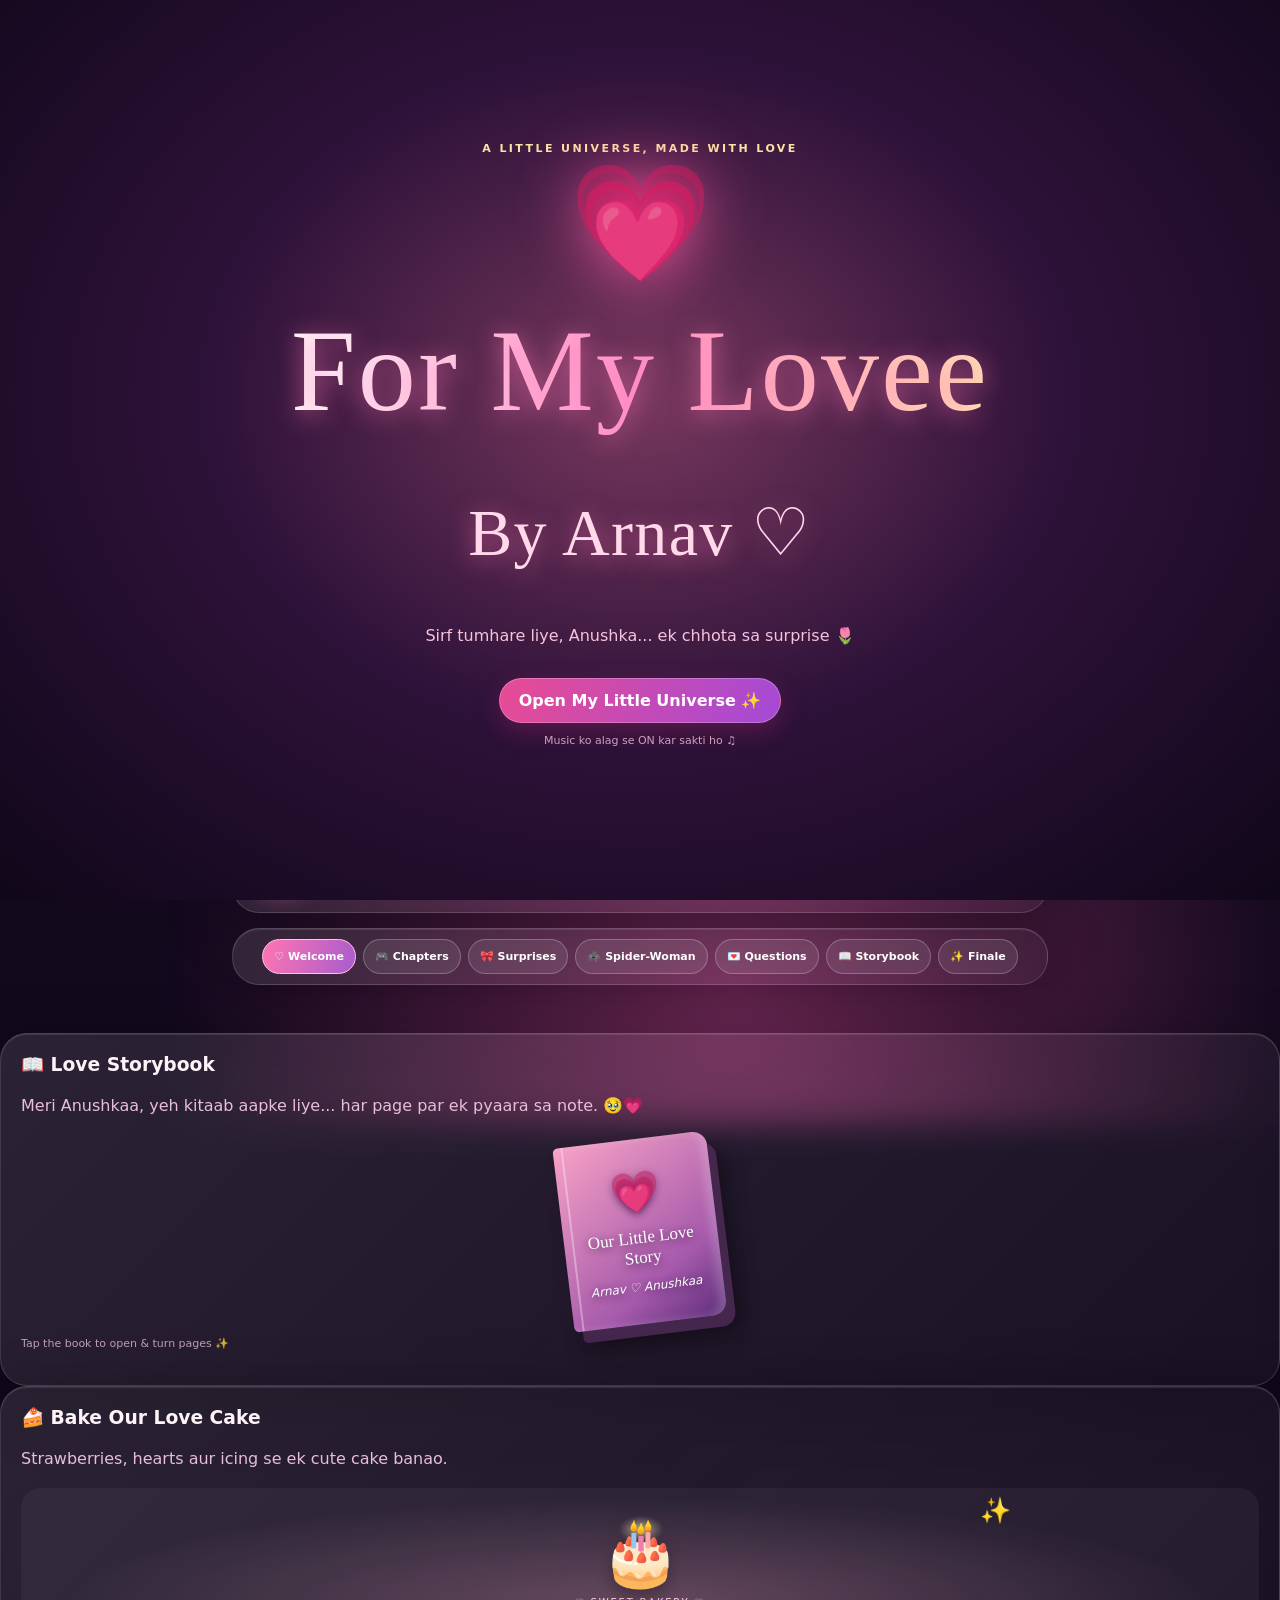
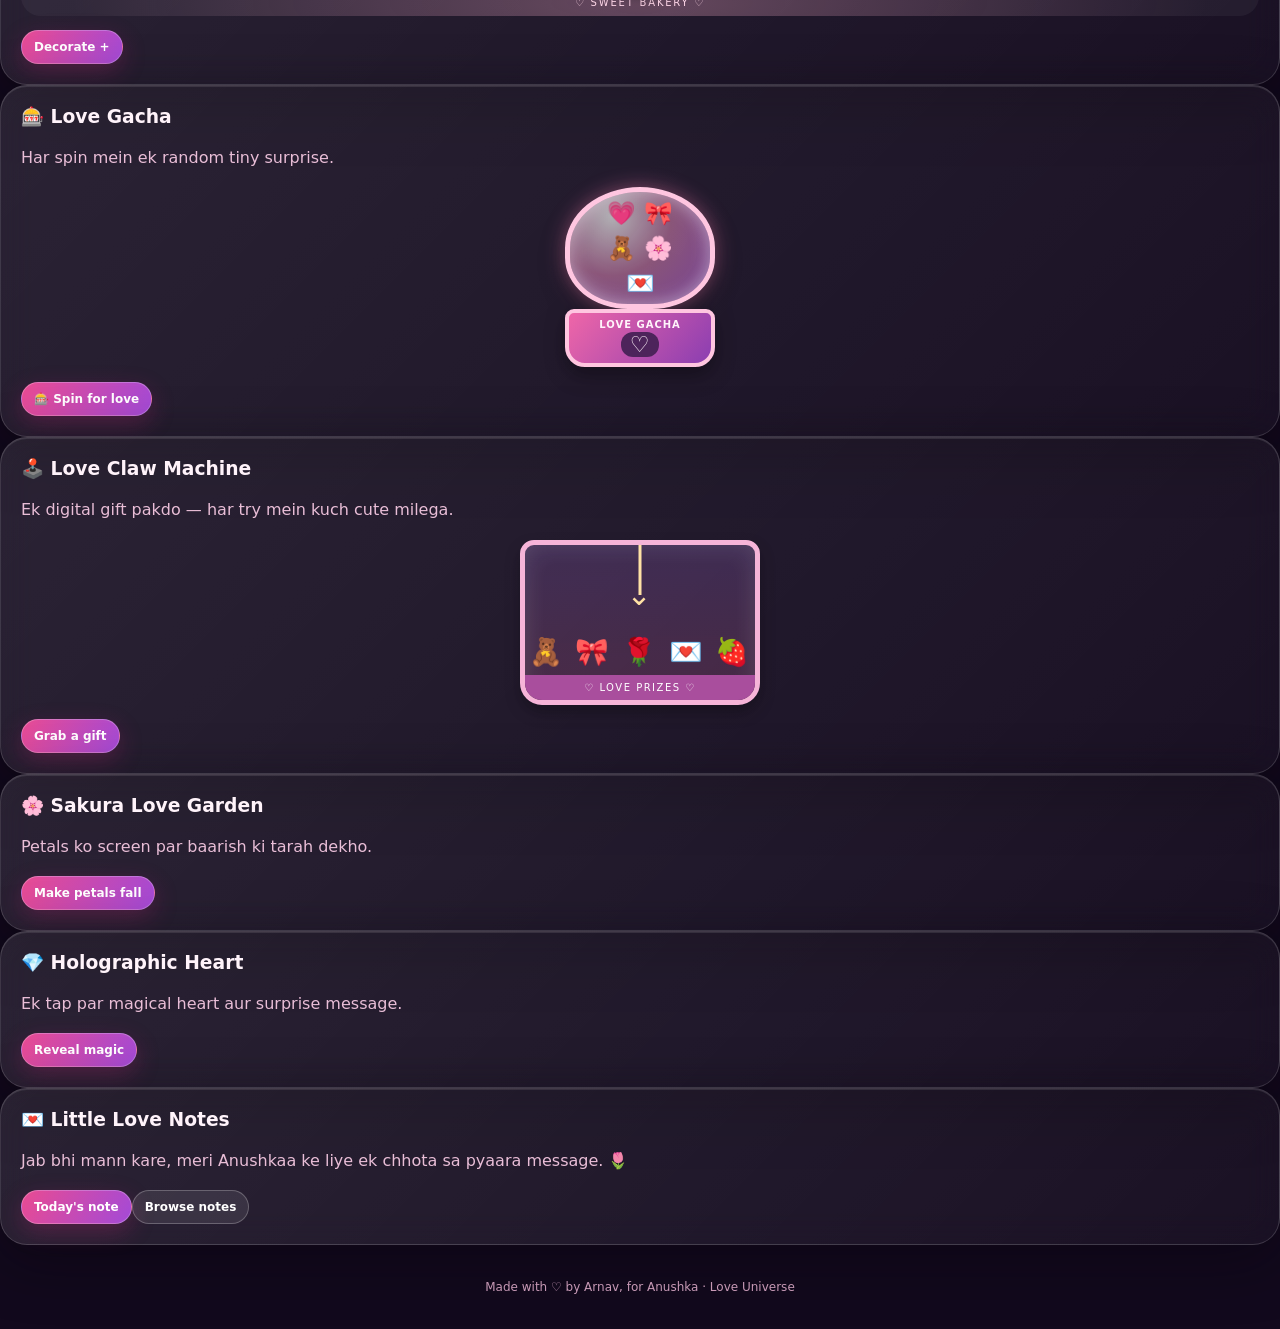
==== commit c090e046: "Add files via upload" ====
--- a/Anushkaa/index.html
+++ b/Anushkaa/index.html
@@ -23,6 +23,52 @@
 /* Dream edition */
 .scene-panel{animation:sceneIn .65s ease both}.top{box-shadow:0 12px 40px #0005}.btn{position:relative;overflow:hidden}.btn:after{content:"";position:absolute;inset:0;background:linear-gradient(110deg,transparent 30%,#ffffff35 50%,transparent 70%);transform:translateX(-120%);transition:transform .7s}.btn:hover:after{transform:translateX(120%)}
 .dream-card{padding:24px;margin:16px 0;text-align:center;position:relative;overflow:hidden}.dream-card h2{font-family:'Great Vibes',cursive;font-size:clamp(38px,8vw,70px);font-weight:400;margin:12px 0;color:#ffe0ee}.portrait-stage{position:relative;width:min(76vw,300px);height:min(76vw,300px);margin:28px auto;display:grid;place-items:center}.portrait-stage:before,.portrait-stage:after{content:"";position:absolute;inset:-15px;border:2px dashed #ff9bd7a8;border-radius:50%;animation:spin 24s linear infinite}.portrait-stage:after{inset:-28px;border-color:#ffe4a766;animation-direction:reverse;animation-duration:35s}.portrait{width:100%;height:100%;object-fit:cover;border-radius:50%;border:7px solid #ffb4d6;box-shadow:0 0 35px #ff80bd99,0 0 90px #c67dff55;position:relative;z-index:1}.portrait-fallback{font-size:90px}.web-lines{position:absolute;inset:-45px;background:repeating-conic-gradient(from 0deg,#ffb1dc3d 0deg 1deg,transparent 1deg 30deg);border-radius:50%;animation:spin 60s linear infinite}.spider-line{font-size:clamp(17px,4vw,24px);line-height:1.8;color:#ffdbed;max-width:590px;margin:18px auto}.quest-progress{display:flex;justify-content:center;gap:7px;margin:15px auto;flex-wrap:wrap}.quest-dot{width:12px;height:12px;border-radius:50%;background:#ffffff35;border:1px solid #ff9bc5}.quest-dot.done{background:#ff9bc5;box-shadow:0 0 12px #ff9bc5}.question-card{padding:26px;max-width:680px;margin:20px auto;text-align:center}.question-card h3{font-family:'Playfair Display',serif;font-size:clamp(23px,5vw,35px);line-height:1.5}.answer-area{display:flex;gap:10px;flex-wrap:wrap;justify-content:center}.answer-area .btn{min-width:115px}.answer-input{width:100%;background:#ffffff18;border:1px solid #ffadd0;color:white;padding:13px;border-radius:15px;max-width:500px}.answer-input::placeholder{color:#e8bbd0}.question-hint{font-size:13px;color:#e9bbd5}.storyline{max-width:670px;margin:20px auto;padding:26px;line-height:2;font-size:18px;white-space:pre-line}.scene-actions{display:flex;gap:10px;justify-content:center;flex-wrap:wrap;margin-top:20px}.floating-orb{position:absolute;border-radius:50%;background:radial-gradient(circle at 35% 35%,#fff8,#ff83b733 45%,transparent 70%);width:100px;height:100px;filter:blur(2px);pointer-events:none;animation:bob 5s infinite}.intro h1{font-family:'Great Vibes','Brush Script MT',cursive!important}.music-status-error{color:#ffd4a0!important}@media(max-width:540px){.dream-card{padding:18px}.question-card{padding:18px}.storyline{padding:18px;font-size:16px}}
+
+/* Dream Edition: interactive sparkle touches */
+button,.chapter,.chip{position:relative;overflow:hidden;transition:transform .22s cubic-bezier(.2,.9,.2,1.4),box-shadow .25s,filter .25s}
+button:active,.chip:active{transform:scale(.91) rotate(-1deg)!important;filter:brightness(1.2)}
+.click-spark{position:fixed;pointer-events:none;z-index:999;font-size:19px;animation:clickBloom .8s ease-out forwards;filter:drop-shadow(0 0 8px #ffb2d9)}
+@keyframes clickBloom{0%{opacity:1;transform:translate(-50%,-50%) scale(.5) rotate(0)}100%{opacity:0;transform:translate(-50%,-110px) scale(1.7) rotate(45deg)}}
+.dream-card{background:radial-gradient(ellipse at 50% 20%,#f27bb72b,transparent 60%),linear-gradient(135deg,#ffffff22,#ffffff0b)}
+.dream-card:before{content:'✦  ♡  ✧  ♡  ✦';position:absolute;top:18%;left:0;width:100%;letter-spacing:2.1em;color:#ffe4af;opacity:.5;animation:twinkle 3s ease-in-out infinite alternate;pointer-events:none}
+@keyframes twinkle{to{opacity:1;filter:drop-shadow(0 0 15px #ffb3e6)}}
+.portrait-stage{filter:drop-shadow(0 0 28px #f875b177);animation:portraitFloat 5s ease-in-out infinite}
+@keyframes portraitFloat{50%{transform:translateY(-11px)}}
+.portrait-stage:before{box-shadow:0 0 24px #ff89cc80,inset 0 0 24px #e8a5ff65}
+.spider-line{background:#ffffff12;border:1px solid #ffc5e04a;padding:17px;border-radius:19px;max-width:570px;margin:15px auto 22px;animation:sceneIn .55s ease-out}
+.answer-share{margin-top:23px;padding:16px;background:#ffffff10;border:1px solid #ffc7e145;border-radius:19px;display:grid;gap:12px;justify-items:center}
+.share-consent{font-size:13px;line-height:1.7;color:#ffe3f1;display:flex;gap:10px;align-items:flex-start;max-width:500px;text-align:left}
+.share-consent input{accent-color:#ff77b7;margin-top:5px}
+.selected-answer{outline:2px solid #ffe2a5;box-shadow:0 0 25px #ff83b788!important;transform:scale(1.04)}.answer-area{display:flex;justify-content:center;gap:16px;flex-wrap:wrap;margin:22px 0}.answer-area .btn{min-width:125px}
+/* Grand finale — animated letter reveal */
+.finale{position:relative;overflow:hidden;background:radial-gradient(ellipse at 50% 20%,#a14b8750,transparent 60%),linear-gradient(145deg,#432044a8,#170b2ccc)}
+.finale .gift{filter:drop-shadow(0 0 22px #ff93ca);animation:finalGiftFloat 2.5s ease-in-out infinite}
+@keyframes finalGiftFloat{50%{transform:translateY(-12px) rotate(-6deg) scale(1.09)}}
+.grand-overlay{position:fixed;inset:0;z-index:150;overflow:auto;display:flex;align-items:center;justify-content:center;padding:26px 14px;background:radial-gradient(circle at 50% 30%,#713c77,#200c32 65%,#0d0718);animation:grandEnter .7s ease-out both}
+@keyframes grandEnter{from{opacity:0;filter:blur(12px);transform:scale(1.05)}to{opacity:1;filter:blur(0);transform:scale(1)}}
+.grand-stars{position:fixed;inset:0;pointer-events:none;overflow:hidden}
+.grand-stars span{position:absolute;animation:grandDrift var(--dur) ease-in-out infinite alternate;opacity:.7;font-size:var(--sz)}
+@keyframes grandDrift{to{transform:translateY(-42px) rotate(24deg);opacity:.2}}
+.grand-letter{position:relative;z-index:2;width:min(620px,100%);max-height:calc(100svh - 52px);overflow-y:auto;text-align:center;padding:clamp(23px,5vw,44px);border:1px solid #ffd2ed75;border-radius:30px;background:linear-gradient(155deg,#fff5fc18,#ffb3dc12);backdrop-filter:blur(18px);box-shadow:0 0 75px #ff73c65a, inset 0 0 30px #ffffff0a}
+.grand-letter h2{font-family:'Great Vibes','Brush Script MT',cursive;font-size:clamp(42px,10vw,73px);font-weight:400;margin:0 0 12px;color:#ffe2f1;text-shadow:0 0 22px #ff83bc}
+.grand-type{font-size:clamp(15px,3.6vw,20px);line-height:1.95;color:#ffe5f3;white-space:pre-wrap;min-height:145px}
+.grand-type.typing:after{content:'▍';color:#ffdba8;animation:blinkCursor .7s steps(2) infinite}
+@keyframes blinkCursor{50%{opacity:0}}
+.grand-big{font-family:'Great Vibes','Brush Script MT',cursive;font-size:clamp(42px,10vw,82px);line-height:1.22;margin:17px auto;color:#fff1f7;text-shadow:0 0 15px #ff71bd,0 0 42px #e849c9;animation:grandBigIn 1.2s cubic-bezier(.15,.8,.25,1) both}
+@keyframes grandBigIn{from{opacity:0;transform:scale(.65) translateY(25px);filter:blur(12px)}to{opacity:1;transform:scale(1);filter:blur(0)}}
+.grand-actions{display:flex;gap:10px;justify-content:center;flex-wrap:wrap;margin-top:22px}
+@media(prefers-reduced-motion:reduce){.grand-overlay,.grand-big,.grand-stars span{animation:none!important}}
+
+/* Final cutiee polish: animated question reveals and interactive extras */
+#questionText.type-question::after{content:'♡';display:inline-block;color:#ff94c6;margin-left:5px;animation:cursorBeat .55s infinite alternate}@keyframes cursorBeat{to{opacity:.15}}
+.storybook-cover{position:relative;display:block;margin:20px auto 8px;width:154px;height:185px;border:0;border-radius:5px 14px 14px 5px;background:linear-gradient(145deg,#f7a2c6,#a65aab 70%,#5c2d7a);box-shadow:8px 12px 0 #45274d,12px 18px 22px #0007,inset -7px 0 9px #ffffff30;transform:rotate(-7deg);transition:transform .45s;perspective:800px;color:#fff}
+.storybook-cover:hover,.storybook-cover:focus-visible{transform:rotate(0deg) translateY(-9px) scale(1.05)}.book-spine{position:absolute;left:8px;top:0;bottom:0;border-left:2px solid #ffffff55}.book-cover-inner{display:flex;flex-direction:column;align-items:center;justify-content:center;gap:12px;height:100%;font-size:40px;text-shadow:0 2px 8px #4e205a}.book-cover-inner small{font-family:Georgia,serif;font-size:17px;line-height:1.2}.book-cover-inner em{font-size:12px;font-weight:500}
+.book-reader{padding:8px 0}.book-open{display:flex;max-width:510px;min-height:245px;margin:15px auto 20px;perspective:1000px;filter:drop-shadow(0 12px 16px #0006)}.book-left,.book-right{width:50%;background:#fff5e9;color:#84415d;min-height:245px}.book-left{border-radius:12px 0 0 12px;box-shadow:inset -12px 0 15px #c888a033;display:flex;align-items:center;justify-content:center;flex-direction:column;gap:15px;text-align:center;padding:12px;background:linear-gradient(135deg,#ffe9f1,#fff9e9)}.book-left span{font-size:58px;animation:beat 2s infinite}.book-left small{font-family:Georgia,serif;font-style:italic}.book-right{border-radius:0 12px 12px 0;position:relative;box-shadow:inset 10px 0 12px #a7677833;transform-style:preserve-3d}.book-paper{height:100%;min-height:245px;padding:22px 14px;transform-origin:left center;backface-visibility:hidden;transform-style:preserve-3d;cursor:pointer;display:flex;flex-direction:column;justify-content:center;gap:8px}.book-paper.page-flipping{animation:pageTurn .6s ease-in-out}@keyframes pageTurn{0%{transform:rotateY(0)}45%{transform:rotateY(-78deg);filter:brightness(.85)}100%{transform:rotateY(0)}}.book-page-num{font-size:10px;letter-spacing:.12em;color:#a76384}.book-note{color:#7d3c58!important;font-family:Georgia,serif;font-size:clamp(13px,3vw,17px);line-height:1.65!important;margin:0!important}.book-controls{justify-content:center}.book-controls .btn{font-size:12px}
+.bake-scene{height:128px;margin:14px 0;position:relative;border-radius:20px;background:radial-gradient(ellipse at 50% 90%,#f7a4c54a,transparent 65%),#ffffff0c;display:grid;place-items:center;overflow:hidden}.bake-cake{font-size:65px;z-index:2;filter:drop-shadow(0 8px 8px #0004)}.bake-oven{position:absolute;bottom:8px;font-size:10px;letter-spacing:.18em;color:#ffd7e9}.bake-spark{position:absolute;top:8px;right:20%;font-size:25px}.bake-scene.baking .bake-cake{animation:cakeMix .35s ease-in-out infinite alternate}.bake-scene.baking .bake-spark{animation:sparkSpin .5s linear infinite}@keyframes cakeMix{to{transform:rotate(12deg) scale(1.2) translateY(-8px)}}@keyframes sparkSpin{to{transform:rotate(360deg) scale(1.3)}}
+.gacha-machine{width:150px;margin:15px auto;filter:drop-shadow(0 9px 10px #0005)}.gacha-globe{height:122px;border:5px solid #ffc6e0;border-radius:50% 50% 42% 42%;background:radial-gradient(circle at 30% 22%,#ffffffa8,#ff9bd47d 45%,#ab5bd6a0);display:flex;flex-wrap:wrap;align-content:center;justify-content:center;gap:8px;padding:20px;box-shadow:inset 0 0 18px #fff7,0 0 19px #ff82b66b}.gacha-globe span{font-size:23px}.gacha-base{background:linear-gradient(130deg,#ef66a8,#8b3eb1);border:4px solid #ffc6e0;border-radius:9px 9px 20px 20px;min-height:56px;text-align:center;padding:6px;font-size:10px;font-weight:900;letter-spacing:.1em}.gacha-slot{display:block;margin:2px auto 0;background:#4d245b;border-radius:12px;width:38px;font-size:22px}.gacha-machine.spinning .gacha-globe{animation:gachaSpin .45s ease-in-out 4}.gacha-machine.spinning .gacha-globe span{animation:gachaJiggle .18s linear infinite alternate}@keyframes gachaSpin{0%,100%{transform:rotate(0)}30%{transform:rotate(-14deg)}70%{transform:rotate(14deg)}}@keyframes gachaJiggle{to{transform:translate(6px,-9px) rotate(35deg)}}
+.claw-machine{position:relative;height:165px;max-width:240px;margin:14px auto;border:5px solid #f6b4d8;border-radius:14px 14px 22px 22px;background:linear-gradient(#8d5dba45,#e671ac33);box-shadow:inset 0 0 24px #fff2,0 8px 15px #0004;overflow:hidden;text-align:center}.claw-rope{position:absolute;top:0;left:50%;height:50px;width:3px;background:#ffe2a5;transform:translateX(-50%);transform-origin:top;z-index:2}.claw-grabber{position:absolute;bottom:-17px;left:-12px;font-size:30px;color:#ffe2a5}.claw-prizes{position:absolute;bottom:32px;left:0;right:0;font-size:27px;letter-spacing:2px}.claw-caught{position:absolute;top:60px;left:50%;transform:translateX(-50%);font-size:30px;opacity:0}.claw-floor{position:absolute;bottom:0;left:0;right:0;background:#a94e9d;color:white;font-size:10px;padding:7px;letter-spacing:.15em}.claw-machine.grabbing .claw-rope{animation:clawDrop 1.7s ease-in-out}.claw-machine.grabbing .claw-caught{animation:clawPrize 1.7s ease-in-out}@keyframes clawDrop{0%,100%{height:50px}45%{height:108px}65%{height:108px}}@keyframes clawPrize{0%,43%{opacity:0;top:95px}60%{opacity:1;top:95px}100%{opacity:1;top:50px}}
+@media(max-width:440px){.book-open,.book-left,.book-right,.book-paper{min-height:230px}.book-paper{padding:14px 9px}.book-note{font-size:13px}.book-controls .btn{padding:9px 11px}}
+@media(prefers-reduced-motion:reduce){.book-paper.page-flipping,.gacha-machine.spinning .gacha-globe,.claw-machine.grabbing .claw-rope,.bake-scene.baking .bake-cake{animation:none!important}}
 </style></head><body>
 <div class="intro" id="intro"><div><div class="eyebrow">A little universe, made with love</div><div class="heart3d">💗</div><h1>For My Lovee</h1><h2>By Arnav ♡</h2><p>Sirf tumhare liye, Anushka... ek chhota sa surprise 🌷</p><button class="btn" id="enter">Open My Little Universe ✨</button><p class="fineprint">Music ko alag se ON kar sakti ho ♫</p></div></div>
 <div class="app"><header class="top glass"><div><div class="brand">♡ ARNAV × ANUSHKA</div><div class="sub">Our tiny magical corner</div></div><button class="btn small alt" id="topMusic">♫ Music OFF</button></header>
@@ -31,12 +77,12 @@
 <nav class="scene-nav glass" aria-label="Love Universe navigation"><button class="btn small alt" data-nav="welcome">♡ Welcome</button><button class="btn small alt" data-nav="chapters">🎮 Chapters</button><button class="btn small alt" data-nav="extras">🎀 Surprises</button><button class="btn small alt" data-nav="spider">🕷️ Spider-Woman</button><button class="btn small alt" data-nav="questions">💌 Questions</button><button class="btn small alt" data-nav="story">📖 Storybook</button><button class="btn small alt" data-nav="finale">✨ Finale</button></nav>
 <section id="chapters" class="scene-panel hidden" data-scene="chapters"><div class="section-title"><div class="eyebrow">Your magical adventure</div><h2>Our Love Chapters 💌</h2><p>Har game ek naya surprise unlock karega</p></div><div class="progress"><div id="progressBar"></div></div><div class="chapter-grid" id="chapterGrid"></div><section class="stage glass hidden" id="stage"><div class="eyebrow" id="stageKicker">Chapter</div><h2 id="stageTitle"></h2><p id="stageDesc"></p><div id="game"></div><div class="stage-actions"><button class="btn alt" id="closeStage">← Chapters</button><button class="btn hidden" id="nextStage">Next surprise →</button></div></section></section>
 <div class="section-title extras-heading scene-panel hidden" data-scene="extras"><div class="eyebrow">Extra tiny surprises</div><h2>Little Things, Big Love 🌷</h2><p>Explore whenever you want — no rush, no pressure</p></div>
-<section class="extras scene-panel hidden" data-scene="extras"><div class="extra glass"><h3>💌 Flying Love Letters</h3><p>Ek letter kholo, aur Arnav ka ek random message padho.</p><button class="btn small" id="randomLetter">Open a love note</button></div><div class="extra glass"><h3>🌙 Sleepy Love Mode</h3><p>Chaand, stars aur ek sweet goodnight message.</p><button class="btn small" id="sleepy">Sweet dreams</button></div><div class="extra glass"><h3>🎁 Open When...</h3><p>Jab bhi tumhe ek chhota sa kind message chahiye.</p><div class="scrap"><button class="chip" data-open="sad">Sad</button><button class="chip" data-open="miss">Missing me</button><button class="chip" data-open="smile">Need a smile</button></div></div><div class="extra glass"><h3>🌈 Love Mood Selector</h3><p>Apna mood choose karo — har mood ka alag note.</p><div class="mood-row"><button class="chip" data-mood="happy">😊 Happy</button><button class="chip" data-mood="tired">😴 Tired</button><button class="chip" data-mood="quiet">🌸 Quiet</button></div></div><div class="extra glass"><h3>📷 Our Memory Gallery</h3><div class="polaroid"><div class="photo">💞</div><div style="font-size:12px;text-align:center;margin-top:8px">Little moments ♡</div></div><p>Photos add karne ke liye future mein is placeholder ko customize kar sakte ho.</p></div><div class="extra glass"><h3>📖 Love Storybook</h3><p>Pages palto aur naye heartfelt lines padho.</p><button class="btn small" id="storybook">Turn a page</button></div><div class="extra glass"><h3>🍰 Bake Our Love Cake</h3><p>Strawberries, hearts aur icing se ek cute cake banao.</p><div id="cake" style="font-size:45px;margin:12px 0">🎂</div><button class="btn small" id="cakeBtn">Decorate +</button></div><div class="extra glass"><h3>🎰 Love Gacha</h3><p>Har spin mein ek random tiny surprise.</p><button class="btn small" id="gacha">Spin for love</button></div><div class="extra glass"><h3>🕹️ Love Claw Machine</h3><p>Ek digital gift pakdo — har try mein kuch cute milega.</p><div style="font-size:45px" id="clawGift">🧸</div><button class="btn small" id="claw">Grab a gift</button></div><div class="extra glass"><h3>🌸 Sakura Love Garden</h3><p>Petals ko screen par baarish ki tarah dekho.</p><button class="btn small" id="sakura">Make petals fall</button></div><div class="extra glass"><h3>💎 Holographic Heart</h3><p>Ek tap par magical heart aur surprise message.</p><button class="btn small" id="holo">Reveal magic</button></div><div class="extra glass"><h3>🗓️ 365 Little Love Notes</h3><p>Har date ke liye ek original thought, aur kabhi bhi browse kar sakti ho.</p><button class="btn small" id="daily">Today's note</button><button class="btn small alt" id="browseNotes">Browse notes</button></div></section>
+<section class="extras scene-panel hidden" data-scene="extras"><div class="extra glass"><h3>💌 Flying Love Letters</h3><p>Ek letter kholo, aur Arnav ka ek random message padho.</p><button class="btn small" id="randomLetter">Open a love note</button></div><div class="extra glass"><h3>🌙 Sleepy Love Mode</h3><p>Chaand, stars aur ek sweet goodnight message.</p><button class="btn small" id="sleepy">Sweet dreams</button></div><div class="extra glass"><h3>🎁 Open When...</h3><p>Jab bhi tumhe ek chhota sa kind message chahiye.</p><div class="scrap"><button class="chip" data-open="sad">Sad</button><button class="chip" data-open="miss">Missing me</button><button class="chip" data-open="smile">Need a smile</button></div></div><div class="extra glass"><h3>🌈 Love Mood Selector</h3><p>Apna mood choose karo — har mood ka alag note.</p><div class="mood-row"><button class="chip" data-mood="happy">😊 Happy</button><button class="chip" data-mood="tired">😴 Tired</button><button class="chip" data-mood="quiet">🌸 Quiet</button></div></div><p>Photos add karne ke liye future mein is placeholder ko customize kar sakte ho.</p></div><div class="extra glass book-card"><h3>📖 Love Storybook</h3><p>Meri Anushkaa, yeh kitaab aapke liye... har page par ek pyaara sa note. 🥹💗</p><button class="storybook-cover" id="storybook" aria-label="Open the romantic storybook"><span class="book-spine"></span><span class="book-cover-inner">💗<small>Our Little Love Story</small><em>Arnav ♡ Anushkaa</em></span></button><p class="fineprint">Tap the book to open & turn pages ✨</p></div><div class="extra glass"><h3>🍰 Bake Our Love Cake</h3><p>Strawberries, hearts aur icing se ek cute cake banao.</p><div class="bake-scene" id="bakeScene"><span class="bake-spark">✨</span><span class="bake-cake" id="cake">🎂</span><span class="bake-oven">♡ SWEET BAKERY ♡</span></div><button class="btn small" id="cakeBtn">Decorate +</button></div><div class="extra glass"><h3>🎰 Love Gacha</h3><p>Har spin mein ek random tiny surprise.</p><div class="gacha-machine" id="gachaMachine"><div class="gacha-globe" id="gachaGlobe"><span>💗</span><span>🎀</span><span>🧸</span><span>🌸</span><span>💌</span></div><div class="gacha-base"><span>LOVE GACHA</span><span class="gacha-slot" id="gachaSlot">♡</span></div></div><button class="btn small" id="gacha">🎰 Spin for love</button></div><div class="extra glass"><h3>🕹️ Love Claw Machine</h3><p>Ek digital gift pakdo — har try mein kuch cute milega.</p><div class="claw-machine" id="clawMachine"><div class="claw-rope"><span class="claw-grabber">⌄</span></div><div class="claw-prizes">🧸 🎀 🌹 💌 🍓</div><div class="claw-caught" id="clawGift">🧸</div><div class="claw-floor">♡ LOVE PRIZES ♡</div></div><button class="btn small" id="claw">Grab a gift</button></div><div class="extra glass"><h3>🌸 Sakura Love Garden</h3><p>Petals ko screen par baarish ki tarah dekho.</p><button class="btn small" id="sakura">Make petals fall</button></div><div class="extra glass"><h3>💎 Holographic Heart</h3><p>Ek tap par magical heart aur surprise message.</p><button class="btn small" id="holo">Reveal magic</button></div><div class="extra glass"><h3>💌 Little Love Notes</h3><p>Jab bhi mann kare, meri Anushkaa ke liye ek chhota sa pyaara message. 🌷</p><button class="btn small" id="daily">Today's note</button><button class="btn small alt" id="browseNotes">Browse notes</button></div></section>
 
 <section class="scene-panel hidden" data-scene="spider"><div class="dream-card glass"><div class="eyebrow">A portrait of my favourite superhero</div><h2>My Spider-Woman 🕷️💗</h2><div class="portrait-stage"><div class="web-lines"></div><img class="portrait" src="/Anushkaa/anushkaa.png" alt="Anushka's special portrait" onerror="this.style.display='none';this.nextElementSibling.style.display='block'"><div class="portrait-fallback" style="display:none">🕷️💗</div></div><p class="spider-line" id="spiderLine">Meri Spider-Woman, tumhari ek smile meri duniya ko magical bana deti hai. ♡</p><button class="btn" id="spiderNext">One more sweet thought ✨</button><div class="scene-actions"><button class="btn alt" data-go="questions">Next: Little Questions →</button></div></div></section>
-<section class="scene-panel hidden" data-scene="questions"><div class="section-title"><div class="eyebrow">15 little moments to share</div><h2>Just For You, Anushkaa 💌</h2><p>Arnav yahan apne personal questions add karega. Koi pressure nahi — skip bhi kar sakti ho.</p></div><div class="question-card glass"><div class="eyebrow" id="questionNumber">QUESTION 01 / 15</div><div class="quest-progress" id="questionDots"></div><h3 id="questionText">A little question for you...</h3><p class="question-hint">Tumhare answers sirf isi browser mein save honge, Arnav ko automatically send nahi honge.</p><input class="answer-input" id="questionAnswer" maxlength="350" placeholder="Yahan apna answer likho... (optional)"><div class="scene-actions"><button class="btn alt" id="questionPrev">← Previous</button><button class="btn alt" id="questionSkip">Skip ♡</button><button class="btn" id="questionNext">Save & Next →</button></div></div></section>
+<section class="scene-panel hidden" data-scene="questions"><div class="section-title"><div class="eyebrow">15 tiny yes-or-no moments 💞</div><h2>Just For You, Anushkaa 💌</h2><p>Meri cutiee, bas Yes ya No choose karna. Koi pressure nahi, okay? 🌷</p></div><div class="question-card glass"><div class="eyebrow" id="questionNumber">QUESTION 01 / 15</div><div class="quest-progress" id="questionDots"></div><h3 id="questionText">A little question for you...</h3><p class="question-hint" id="questionReaction">Apne dil se choose karo, meri Spider-Woman 🕷️💗</p><div class="answer-area"><button class="btn" id="answerYes">💗 Yes</button><button class="btn alt" id="answerNo">🌷 No</button></div><div class="scene-actions"><button class="btn alt" id="questionPrev">← Previous</button><button class="btn alt" id="questionSkip">Skip ♡</button><button class="btn" id="questionNext">Next →</button></div><p class="question-hint">Yeh bas ek cute little game hai — answers kahin send ya download nahi hote. 🧸✨</p></div></section>
 <section class="scene-panel hidden" data-scene="story"><div class="section-title"><div class="eyebrow">Words from the heart</div><h2>Arnav's Little Storybook 📖</h2><p>Har page par tumhare naam ek nayi baat.</p></div><div class="storyline glass" id="storyText"></div><div class="scene-actions"><button class="btn alt" id="storyPrev">← Previous page</button><button class="btn" id="storyNext">Next page →</button></div><div class="scene-actions"><button class="btn alt" data-go="finale">Go to grand finale ✨</button></div></section>
-<section class="finale glass scene-panel hidden" id="finale" data-scene="finale"><div class="eyebrow">A surprise at the end of the stars</div><div class="gift">🎀</div><h2>Arnav ♡ Anushka</h2><p style="color:#f5c8e0;line-height:1.9">Anushka, tumhare liye yeh chhoti si duniya banayi hai. Har message ka matlab ek hi hai — tum special ho, tumhari feelings important hain, aur tum hamesha respect deserve karti ho. 💗</p><button class="btn" id="finalGift">Open Final Gift 🎁</button><p class="fineprint">A little corner of the internet, made with care.</p></section><footer class="footer">Made with ♡ by Arnav, for Anushka · Love Universe</footer></div>
+<section class="finale glass scene-panel hidden" id="finale" data-scene="finale"><div class="eyebrow">The most special chapter of our little universe 💗</div><div class="gift">🎀</div><h2>Arnav ♡ Anushka</h2><p style="color:#f5c8e0;line-height:1.9">Meri pyaari Anushkaa, aap meri life ki sabse important aur special person ho. 🥹💗 Aapki smile, aapki baatein aur aapke saath bitaye hue chhote-chhote moments mere dil ke bahut kareeb hain. 🌷✨</p><button class="btn" id="finalGift">Open My Heart, Qutieee 🎁💗</button><p class="fineprint">A little corner of the internet, made with care.</p></section><footer class="footer">Made with ♡ by Arnav, for Anushka · Love Universe</footer></div>
 <div class="modal hidden" id="modal" role="dialog" aria-modal="true" aria-labelledby="modalTitle"><div class="panel glass"><h2 id="modalTitle"></h2><div id="modalBody"></div><button class="btn" id="modalClose">Close ♡</button></div></div><div class="toast hidden" id="toast" role="status"></div>
 <script>
 (()=>{'use strict';const $=s=>document.querySelector(s),$$=s=>Array.from(document.querySelectorAll(s));const storageKey='arnav-anushkaa-love-v3';let saved={};try{saved=JSON.parse(localStorage.getItem(storageKey)||'{}')}catch(e){}let unlocked=Math.min(6,Math.max(0,Number(saved.unlocked)||0)),hearts=Math.min(8,Math.max(0,Number(saved.hearts)||0)),current=-1,playing=false,toastTimer,matched=0,flipped=[],deck=[],flowerCount=0,starCount=0,notesSeen=0,storyPage=0,cakeCount=0;const save=()=>{try{localStorage.setItem(storageKey,JSON.stringify({unlocked,hearts}))}catch(e){}};
@@ -90,66 +136,133 @@
 function memoryGame(g){const symbols=['🌸','🧸','💌','🌙'];deck=[...symbols,...symbols].map((v,i)=>({v,id:i})).sort(()=>Math.random()-.5);flipped=[];matched=0;const sc=make('p','score','Pairs: 0 / 4',g),grid=make('div','memory-grid','',g);deck.forEach((obj,i)=>{const b=make('button','memory-card','♡',grid);b.setAttribute('aria-label','Flip card '+(i+1));b.onclick=()=>{if(b.classList.contains('matched')||b.classList.contains('revealed')||flipped.length>=2)return;b.textContent=obj.v;b.classList.add('revealed');flipped.push({b,v:obj.v});if(flipped.length===2){const pair=flipped.slice();if(pair[0].v===pair[1].v){pair.forEach(x=>x.b.classList.add('matched'));flipped=[];matched++;sc.textContent=`Pairs: ${matched} / 4`;if(matched===4)complete()}else setTimeout(()=>{pair.forEach(x=>{x.b.textContent='♡';x.b.classList.remove('revealed')});flipped=[]},650)}}})}
 function jarGame(g){notesSeen=0;const sc=make('p','score','Notes opened: 0 / 8',g),note=make('div','note','Tap the jar to reveal a little reason 💌',g),btn=make('button','btn','🫙 Open the love jar',g);btn.onclick=()=>{notesSeen++;note.textContent=coreLines[(notesSeen*9+11)%coreLines.length];sc.textContent=`Notes opened: ${Math.min(notesSeen,8)} / 8`;particle(4);if(notesSeen===8){btn.disabled=true;complete()}}}
 function gardenGame(g){flowerCount=0;const sc=make('p','score','Flowers bloomed: 0 / 8',g),grid=make('div','flower-grid','',g);for(let i=0;i<8;i++){const b=make('button','plot','🌱',grid);b.onclick=()=>{if(b.classList.contains('bloom'))return;b.classList.add('bloom');b.textContent=['🌹','🌷','🌼','🌸'][i%4];flowerCount++;sc.textContent=`Flowers bloomed: ${flowerCount} / 8`;particle(2,'🌸');if(flowerCount===8)complete()}}}
-function apologyGame(g){const letter=make('div','letter',undefined,g);const h=make('h3','','Dear Anushka,',letter);const paras=['Agar meri kisi baat, galti ya behavior se tumhe kabhi dukh hua ho, toh main dil se sorry kehna chahta hoon.','Main ye nahi kahunga ki sirf sorry bolne se sab theek ho jaata hai. Tumhari feelings valid hain, aur main unhe samajhne ki koshish karna chahta hoon.','Main zyada dhyan se sunna, apni galti accept karna, aur actions se better banna chahta hoon. Tum par mujhe maaf karne ya turant jawab dene ka koi pressure nahi hai.','Thank you for being part of my life, Anushka. Tumhari khushi, respect aur comfort bahut important hain. — Arnav ♡'];paras.forEach(t=>make('p','',t,letter));const b=make('button','btn','I have read the letter ♡',g);b.style.marginTop='16px';b.onclick=()=>{b.disabled=true;complete()}}
+function apologyGame(g){const letter=make('div','letter',undefined,g);const h=make('h3','','Dear Anushka,',letter);const paras=["Meri pyaari Anushkaa 🥺💗, agar meri kisi baat ya behaviour ne kabhi aapko hurt kiya hai, toh main dil se sorry kehna chahta hoon.", "Aap meri life ki bahut important aur special person ho. 🌷 Isliye aapki feelings ko samajhna aur aapki baat dhyan se sunna mere liye zaroori hai.", "Main sirf sweet words nahi, apne actions mein bhi care, patience aur respect dikhana chahta hoon. 💌 Aapko mujhe turant maaf karne ki koi zaroorat nahi.", "Thank you, meri Qutieee, un saare moments ke liye jo humne share kiye. 🧸💞 Main aapki happiness aur comfort ki hamesha respect karna chahta hoon. — Arnav ♡"];paras.forEach(t=>make('p','',t,letter));const b=make('button','btn','I have read the letter ♡',g);b.style.marginTop='16px';b.onclick=()=>{b.disabled=true;complete()}}
 function starsGame(g){starCount=0;const sc=make('p','score','Stars connected: 0 / 8',g),field=make('div','starfield','',g);const pts=[[12,17],[39,12],[71,20],[82,46],[65,72],[42,83],[20,67],[9,42]];pts.forEach((p,i)=>{const b=make('button','star','✦',field);b.style.left=p[0]+'%';b.style.top=p[1]+'%';b.setAttribute('aria-label','Connect star '+(i+1));b.onclick=()=>{if(b.classList.contains('selected'))return;b.classList.add('selected');starCount++;sc.textContent=`Stars connected: ${starCount} / 8`;if(starCount===8){make('div','note','The stars spell a little message: Arnav ♡ Anushka ✨',g);complete()}}})}
 function revealHeart(){if(hearts>=8)return;hearts++;save();renderChapters();particle(8);toast(`Secret heart ${hearts}/8 discovered! 💗`);if(hearts===8)modal('Secret Heart Hunt Complete!','Anushka, tumne saare 8 hearts dhundh liye! Har heart ke saath ek chhoti wish: tumhari life mein kindness, joy aur peace rahe. — Arnav 💗')}document.addEventListener('click',e=>{if(e.target.closest('.btn')&&Math.random()<.12)revealHeart()});
-$('#randomLetter').onclick=()=>modal('A Flying Love Letter 💌',coreLines[Math.floor(Math.random()*coreLines.length)]);$('#sleepy').onclick=()=>{particle(14,'🌙');modal('Sweet Dreams, Anushka 🌙','Aaj ka din jaisa bhi raha ho, ab thoda rest karna. Tumhe peaceful sleep aur cute dreams milein. Goodnight, qutieee! — Arnav')};const opens={sad:'Anushka, agar aaj dil heavy hai toh apne aap ko thoda waqt do. Tumhari feelings important hain. Main sunne ke liye ready hoon, jab tum chaaho. 💗',miss:'Distance ya busy days ho sakte hain, par hamari achhi memories special rahengi. Tumhe ek virtual pink flower! 🌷',smile:'Ek bunny tumhare liye dance kar raha hai: 🐰🎀 Aur Arnav ki taraf se ek goofy sa heart: 💖'};$$('[data-open]').forEach(b=>b.onclick=()=>modal('Open When... 💌',opens[b.dataset.open]));const moods={happy:'Yay! Tumhari happiness celebrate karte hain. Confetti aur ek big pink heart! 🎉',tired:'Aaj slow rehna bilkul okay hai. Paani piyo, rest karo, aur apne aap par gentle raho. 🌙',quiet:'Kabhi kabhi silence bhi peaceful hota hai. No pressure to talk — enjoy this little sky. ✨'};$$('[data-mood]').forEach(b=>b.onclick=()=>{particle(10,'✨');modal('A note for your mood',moods[b.dataset.mood])});$('#storybook').onclick=()=>modal('Storybook · Page '+(++storyPage),coreLines[(storyPage*7)%coreLines.length]);$('#cakeBtn').onclick=()=>{cakeCount++;$('#cake').textContent=['🎂','🍰💗','🎂🍓','🍰🌸','🎂✨'][cakeCount%5];toast(cakeCount%5===0?'Our love cake is ready! 🎂':'Cake decoration added ♡')};$('#gacha').onclick=()=>modal('Love Gacha 🎁',['A tiny teddy for you 🧸','A pink rose for Anushka 🌹','A pocket full of stars ✨',coreLines[Math.floor(Math.random()*coreLines.length)]][Math.floor(Math.random()*4)]);$('#claw').onclick=()=>{const gifts=['🧸','🎀','🌹','💌','🍓'];const v=gifts[Math.floor(Math.random()*gifts.length)];$('#clawGift').textContent=v;toast('You grabbed '+v+' — a tiny gift for Anushka!')};$('#sakura').onclick=()=>{particle(35,'🌸');toast('Sakura petals, just for you 🌸')};$('#holo').onclick=()=>{particle(30,'💎');modal('Holographic Heart 💎',coreLines[Math.floor(Math.random()*coreLines.length)])};$('#daily').onclick=()=>{const now=new Date(),start=new Date(now.getFullYear(),0,0);const day=Math.floor((now-start)/86400000);modal('Your Love Note · Day '+day,dailyNotes[(day-1+365)%365])};$('#browseNotes').onclick=()=>{const wrap=document.createElement('div');let idx=0;const p=make('p','',dailyNotes[0],wrap);const nav=make('div','stage-actions','',wrap);const prev=make('button','btn alt','← Previous',nav),next=make('button','btn','Next →',nav);function show(){p.textContent=dailyNotes[idx];prev.disabled=idx===0;next.disabled=idx===364}prev.onclick=()=>{idx=Math.max(0,idx-1);show()};next.onclick=()=>{idx=Math.min(364,idx+1);show()};show();modal('365 Little Love Notes',wrap)};$('#finalGift').onclick=()=>{particle(45,'💗');modal('For Anushka, From Arnav 💖','Anushka, tumhari smile, tumhari dreams aur tumhari feelings sab important hain. Maine yeh little universe tumhare liye care se banaya hai. Thank you for the moments we have shared. Always wishing you happiness. — Arnav ♡')};
+$('#randomLetter').onclick=()=>modal('A Flying Love Letter 💌',coreLines[Math.floor(Math.random()*coreLines.length)]);$('#sleepy').onclick=()=>{particle(14,'🌙');modal('Sweet Dreams, Anushka 🌙','Aaj ka din jaisa bhi raha ho, ab thoda rest karna. Tumhe peaceful sleep aur cute dreams milein. Goodnight, qutieee! — Arnav')};const opens={sad:'Anushka, agar aaj dil heavy hai toh apne aap ko thoda waqt do. Tumhari feelings important hain. Main sunne ke liye ready hoon, jab tum chaaho. 💗',miss:'Distance ya busy days ho sakte hain, par hamari achhi memories special rahengi. Tumhe ek virtual pink flower! 🌷',smile:'Ek bunny tumhare liye dance kar raha hai: 🐰🎀 Aur Arnav ki taraf se ek goofy sa heart: 💖'};$$('[data-open]').forEach(b=>b.onclick=()=>modal('Open When... 💌',opens[b.dataset.open]));const moods={happy:'Yay! Tumhari happiness celebrate karte hain. Confetti aur ek big pink heart! 🎉',tired:'Aaj slow rehna bilkul okay hai. Paani piyo, rest karo, aur apne aap par gentle raho. 🌙',quiet:'Kabhi kabhi silence bhi peaceful hota hai. No pressure to talk — enjoy this little sky. ✨'};$$('[data-mood]').forEach(b=>b.onclick=()=>{particle(10,'✨');modal('A note for your mood',moods[b.dataset.mood])});// A little animated book with real page-turn transitions.
+const bookNotes=[
+'Meri pyaari Anushkaa 🥹💗, aapki smile meri favourite little sunshine hai. 🌷',
+'Aapke saath silly si baatein bhi ek beautiful memory ban jaati hain. 🧸🎀',
+'Meri Spider-Woman 🕷️💕, aapki kindness kisi superpower se kam nahi hai.',
+'Jab aap khush hoti ho, toh mujhe bhi dil se achha lagta hai. 🌸✨',
+'Aapke dreams bahut precious hain; main chahta hoon aap unhe poore karo. 🌟',
+'Aap jaisi ho, waise hi bahut special ho, meri Qutieee. 🐰💗',
+'Kabhi meri kisi baat se hurt hui ho toh dil se sorry. Main better banna chahta hoon. 🥺💌',
+'Aapki feelings aur comfort mere liye hamesha important hain. 🌷',
+'Har naye din ke liye aapko ek virtual pink flower aur smile. 🌹💞',
+'Aap meri life ki sabse important aur special person ho, Anushkaa. — Arnav ♡ 💖'
+];
+function openStoryBook(){
+ const wrap=document.createElement('div');wrap.className='book-reader';
+ const book=document.createElement('div');book.className='book-open';book.setAttribute('aria-label','Romantic love notes book');
+ const left=document.createElement('div');left.className='book-left';left.innerHTML='<span>💗</span><small>Arnav ♡ Anushkaa</small>';
+ const right=document.createElement('div');right.className='book-right';
+ const page=document.createElement('div');page.className='book-paper';
+ const pageNum=document.createElement('div');pageNum.className='book-page-num';
+ const message=document.createElement('p');message.className='book-note';
+ page.append(pageNum,message);right.append(page);book.append(left,right);wrap.append(book);
+ const actions=document.createElement('div');actions.className='stage-actions book-controls';
+ const prev=make('button','btn alt','← Previous',actions),next=make('button','btn','Turn page →',actions);wrap.append(actions);
+ let pageIndex=0,busy=false;
+ function render(){pageNum.textContent='PAGE '+(pageIndex+1)+' / '+bookNotes.length;message.textContent=bookNotes[pageIndex];prev.disabled=pageIndex===0;next.textContent=pageIndex===bookNotes.length-1?'Back to first ♡':'Turn page →'}
+ function flip(direction){if(busy)return;busy=true;page.classList.remove('page-flipping');void page.offsetWidth;page.classList.add('page-flipping');setTimeout(()=>{pageIndex=direction==='next'?(pageIndex+1)%bookNotes.length:Math.max(0,pageIndex-1);render();particle(5,'🌸')},240);setTimeout(()=>{page.classList.remove('page-flipping');busy=false},620)}
+ prev.onclick=()=>flip('prev');next.onclick=()=>flip('next');page.onclick=()=>flip('next');render();modal('Our Little Love Story 📖💗',wrap);
+}
+$('#storybook').onclick=openStoryBook;
+$('#cakeBtn').onclick=()=>{const stage=$('#bakeScene'),btn=$('#cakeBtn');if(btn.disabled)return;btn.disabled=true;stage.classList.remove('baking');void stage.offsetWidth;stage.classList.add('baking');$('#cake').textContent='🥣';toast('Baking something sweet for Anushkaa... 🍓');setTimeout(()=>{$('#cake').textContent='🧁';},750);setTimeout(()=>{cakeCount++;$('#cake').textContent=['🎂','🍰','🧁','🎂','🍰'][cakeCount%5];stage.classList.remove('baking');btn.disabled=false;particle(12,'💗');toast('A sweet little cake, made with love! 🍰💗')},1750)};
+$('#gacha').onclick=()=>{const btn=$('#gacha'),machine=$('#gachaMachine'),slot=$('#gachaSlot');if(btn.disabled)return;btn.disabled=true;machine.classList.remove('spinning');void machine.offsetWidth;machine.classList.add('spinning');slot.textContent='✨';setTimeout(()=>{const gifts=['🧸','🎀','🌹','💌','🍓','💗'];const gift=gifts[Math.floor(Math.random()*gifts.length)];slot.textContent=gift;machine.classList.remove('spinning');btn.disabled=false;particle(15,'✨');modal('Your Love Gacha Gift 🎁','Meri Anushkaa, yeh cute sa '+gift+' sirf aapke liye! 💗')},2000)};
+$('#claw').onclick=()=>{const btn=$('#claw'),machine=$('#clawMachine'),gift=$('#clawGift');if(btn.disabled)return;btn.disabled=true;machine.classList.remove('grabbing');void machine.offsetWidth;machine.classList.add('grabbing');gift.textContent='♡';setTimeout(()=>{const gifts=['🧸','🎀','🌹','💌','🍓'];gift.textContent=gifts[Math.floor(Math.random()*gifts.length)]},1050);setTimeout(()=>{machine.classList.remove('grabbing');btn.disabled=false;particle(10,'💗');toast('You caught '+gift.textContent+' for Anushkaa! 🥹💞')},1900)};
+$('#sakura').onclick=()=>{particle(35,'🌸');toast('Sakura petals, just for you 🌸')};$('#holo').onclick=()=>{particle(30,'💎');modal('Holographic Heart 💎',coreLines[Math.floor(Math.random()*coreLines.length)])};$('#daily').onclick=()=>{const now=new Date(),start=new Date(now.getFullYear(),0,0);const day=Math.floor((now-start)/86400000);modal('Your Love Note · Day '+day,dailyNotes[(day-1+365)%365])};$('#browseNotes').onclick=()=>{const wrap=document.createElement('div');let idx=0;const p=make('p','',dailyNotes[0],wrap);const nav=make('div','stage-actions','',wrap);const prev=make('button','btn alt','← Previous',nav),next=make('button','btn','Next →',nav);function show(){p.textContent=dailyNotes[idx];prev.disabled=idx===0;next.disabled=idx===364}prev.onclick=()=>{idx=Math.max(0,idx-1);show()};next.onclick=()=>{idx=Math.min(364,idx+1);show()};show();modal('Little Love Notes 💌',wrap)};$('#finalGift').onclick=()=>openGrandFinale();
 // Questions are deliberately editable placeholders until Arnav supplies his own 15 questions.
 const personalQuestions = [
- 'Anushkaa, tumhare liye perfect cute day kaisa hota hai? 🌷',
- 'Tumhari favourite chhoti si khushi kya hai? 💗',
- 'Kaunsi cheez tumhe instantly smile kara deti hai? 🧸',
- 'Tumhara dream adventure kya hoga? ✨',
- 'Koi aisa song jo tumhe bahut pasand hai? 🎵',
- 'Tumhe flowers pasand hain ya stars? 🌸',
- 'Tumhari favourite sweet memory kaunsi hai? 💌',
- 'Tumhe kis tarah ke surprises achhe lagte hain? 🎁',
- 'Ek jagah jahan tum ghoomna chahti ho? 🌙',
- 'Tumhara favourite comfort food kya hai? 🍓',
- 'Agar ek superpower mile toh kya choose karogi? 🕷️',
- 'Tumhare liye kindness ka matlab kya hai? 💞',
- 'Tumhare dreams mein sabse special kya hai? 🌠',
- 'Tumhe kaunsa cute nickname pasand hai? 🎀',
- 'Aaj tumhare liye ek wish maangu toh kya maangu? ♡'
+ 'Jab main tumhare saath hota hoon, kya aapko achha lagta hai, meri Anushkaa? 🥹💗',
+ 'Kya meri koi silly si baat aapke chehre par smile laati hai? 🧸🌷',
+ 'Kya aapko hamare chhote-chhote moments yaad karke khushi hoti hai? 💌✨',
+ 'Jab aap udaas hoti ho, kya aap chahti ho main aapki baat dhyan se sunun? 🌙💞',
+ 'Meri Spider-Woman, kya aapko mere cute surprises pasand hain? 🕷️🎀',
+ 'Kya aapko mera diya hua koi nickname cute lagta hai? 🐰💕',
+ 'Kya aap mere saath bina jhijhak apni feelings share kar paati ho? 🌸💬',
+ 'Kya meri koi chhoti si aadat aapko pyari lagti hai? 🧸💖',
+ 'Agar mujhse galti ho, kya aap chahti ho main use samajhkar sudharun? 🥹🌷',
+ 'Kya aap mere saath ek magical garden explore karna chahogi? 🌈✨',
+ 'Kya Heeriye sunte waqt aapko hamari koi sweet memory yaad aati hai? 🎶💗',
+ 'Jab aap mujhse baat karti ho, kya aapko lagta hai main aapki baat sunta hoon? 💌🌼',
+ 'Kya aapko handwritten-style little love notes pasand hain? 🎁🦋',
+ 'Kya aap kabhi mere saath ek cute sa photo-memory album banana chahogi? 🌠💕',
+ 'Meri Anushkaa, kya aaj is little universe ne aapko thoda sa smile karaya? 🥹💞'
 ];
 const spiderLines=[
  'Meri Spider-Woman, tumhari smile mere ordinary din ko magical bana deti hai. 🕷️💗',
- 'Anushkaa, superhero cape ho ya na ho, tumhari kindness hi tumhari superpower hai.',
- 'Tum meri story ki sabse cute surprise ho, meri little Spider-Woman. 🎀',
+ 'Meri pyaari Spider-Woman, tumhari kindness hi tumhari sabse beautiful superpower hai. 🕷️🌷',
+ 'Anushkaa, tumhare saath har chhota moment bhi ek cute adventure ban jaata hai, meri Spider-Woman. 🐰🎀',
  'Har glowing star ke peeche ek wish hai: tum khush raho, Anushkaa. ✨',
  'Spider webs se bhi zyada beautiful tumhari imagination hai. 💞',
  'Arnav ki taraf se ek tiny pink heart, sirf tumhare liye. 💌',
- 'Tumhari comfort, tumhari happiness, aur tumhari dreams — sab important hain.',
+ 'Meri cutiee, tumhari comfort, khushiyan aur dreams mere liye bahut important hain. 🧸💗',
  'Meri Spider-Woman, tum apne tareeke se duniya ko brighter banati ho. 🌷'
 ];
 let spiderIndex=0;$('#spiderNext').onclick=()=>{spiderIndex=(spiderIndex+1)%spiderLines.length;$('#spiderLine').textContent=spiderLines[spiderIndex];particle(8,'💗')};
-let answers={};try{answers=JSON.parse(localStorage.getItem('anushkaa-questions-v1')||'{}')}catch(e){}let qIndex=0;
+let answers={};let qIndex=0;let questionTypeTimer=null;
+function typeQuestion(text){
+ clearInterval(questionTypeTimer);const el=$('#questionText');el.textContent='';el.classList.add('type-question');
+ if(matchMedia('(prefers-reduced-motion: reduce)').matches){el.textContent=text;el.classList.remove('type-question');return}
+ let pos=0;questionTypeTimer=setInterval(()=>{el.textContent=text.slice(0,++pos);if(pos>=text.length){clearInterval(questionTypeTimer);questionTypeTimer=null;el.classList.remove('type-question')}},28);
+}
 function renderQuestion(){
  $('#questionNumber').textContent='QUESTION '+String(qIndex+1).padStart(2,'0')+' / 15';
- $('#questionText').textContent=personalQuestions[qIndex];$('#questionAnswer').value=answers[qIndex]||'';
- $('#questionDots').replaceChildren();personalQuestions.forEach((_,i)=>{const dot=document.createElement('span');dot.className='quest-dot'+(answers[i]?' done':'');$('#questionDots').append(dot)});
- $('#questionPrev').disabled=qIndex===0;$('#questionNext').textContent=qIndex===14?'Finish Questions ♡':'Save & Next →';
-}
-function saveQuestion(){answers[qIndex]=$('#questionAnswer').value.trim();try{localStorage.setItem('anushkaa-questions-v1',JSON.stringify(answers))}catch(e){}}
-$('#questionPrev').onclick=()=>{saveQuestion();qIndex=Math.max(0,qIndex-1);renderQuestion()};
+ typeQuestion(personalQuestions[qIndex]);
+ $('#questionDots').replaceChildren();personalQuestions.forEach((_,i)=>{const dot=document.createElement('span');dot.className='quest-dot'+(answers[i]!==undefined?' done':'');$('#questionDots').append(dot)});
+ $('#answerYes').classList.toggle('selected-answer',answers[qIndex]==='Yes');
+ $('#answerNo').classList.toggle('selected-answer',answers[qIndex]==='No');
+ $('#questionReaction').textContent=answers[qIndex]===undefined?'Apne dil se choose karo, meri Spider-Woman 🕷️💗':answers[qIndex]==='Yes'?'Awww, kitna cutiee answer! 🥹💗':'Thank you, meri Anushkaa, dil se answer dene ke liye. 🌷💞';
+ $('#questionPrev').disabled=qIndex===0;$('#questionNext').textContent=qIndex===14?'Finish Questions ♡':'Next →';
+}
+function chooseAnswer(value){answers[qIndex]=value;renderQuestion();particle(6,value==='Yes'?'💗':'🌸')}
+$('#answerYes').onclick=()=>chooseAnswer('Yes');$('#answerNo').onclick=()=>chooseAnswer('No');
+$('#questionPrev').onclick=()=>{qIndex=Math.max(0,qIndex-1);renderQuestion()};
 $('#questionSkip').onclick=()=>{if(qIndex<14){qIndex++;renderQuestion()}else showScene('story')};
-$('#questionNext').onclick=()=>{saveQuestion();if(qIndex<14){qIndex++;renderQuestion();particle(3,'💗')}else{toast('All questions complete! 💌');showScene('story')}};
+$('#questionNext').onclick=()=>{if(qIndex<14){qIndex++;renderQuestion();particle(3,'💗')}else{toast('All questions complete! 💌');showScene('story')}};
 renderQuestion();
-const storyPages=[
- 'Dear Anushkaa,\n\nYeh sirf ek website nahi, balki chhote-chhote moments ka ek collection hai. Har pink heart aur har star ke peeche tumhare liye ek pyari si wish hai. — Arnav ♡',
- 'Kabhi tumhari hasi yaad aati hai, kabhi tumhari silly baatein. Mujhe achha lagta hai ki tum apni alag personality ke saath bilkul tum ho. 🌷',
- 'Meri Spider-Woman, tumhari superpower tumhari kindness, creativity aur apne sapnon ke liye tumhari himmat hai. Main chahta hoon tum apne dreams follow karo. 🕷️💗',
- 'Anushkaa, agar kabhi meri kisi baat ya behaviour se tumhe dukh hua hai, main dil se sorry kehna chahta hoon. Main apni galtiyon ko samajhna aur unhe sudharna chahta hoon.',
- 'Sorry bolna hi kaafi nahi hota. Tumhari baat dhyan se sunna, boundaries respect karna aur actions se better hona zaroori hai. Tumhe mujhe maaf karne ya turant jawab dene ka koi pressure nahi. 💌',
- 'Tumhara har mood important hai — happy, tired, quiet, ya confused. Tumhe apne liye space aur time milna chahiye. Main tumhari individuality ki respect karta hoon.',
- 'Kabhi ek soft pink sunset, kabhi sakura ki baarish, kabhi ek cute bunny. Yeh sab chhoti cheezein tumhare liye ek magical memory ban jaayein. 🌸',
- 'Agar kabhi tumhara din difficult ho, toh yaad rakhna ki rest lena okay hai. Tumhe hamesha kindness, understanding aur peace milni chahiye. 🌙',
- 'Aaj ke stars tumhare naam. Har star ek chhoti wish hai — happiness, courage, laughter, creativity, confidence, peace aur beautiful adventures. ✨',
- 'Thank you, Anushkaa, un moments ke liye jo humne share kiye. Tumhari feelings aur dreams hamesha important hain. With care, Arnav. ♡'
-];
+// Every meaningful click gets a small, lightweight sparkle animation.
+document.addEventListener('click',event=>{const target=event.target.closest('button,.chip,.chapter');if(!target||matchMedia('(prefers-reduced-motion: reduce)').matches)return;const symbols=['💗','✨','🌸','💕','🦋'];for(let i=0;i<3;i++){const el=document.createElement('span');el.className='click-spark';el.textContent=symbols[Math.floor(Math.random()*symbols.length)];el.style.left=(event.clientX+(Math.random()-.5)*55)+'px';el.style.top=(event.clientY+(Math.random()-.5)*24)+'px';document.body.append(el);setTimeout(()=>el.remove(),850)}});
+const storyPages=["Meri pyaari Anushkaa 🥹💗, yeh little universe aapke liye hai. Har chamakta star aur har chhota heart bas ek baat kehta hai: aap meri life mein bahut special ho. 🌷", "Jab aap hasti ho na, Qutieee, toh simple sa din bhi festival jaisa lagta hai. 🎀✨ Aapki woh sweet si smile meri favourite cheezon mein se ek hai. 💞", "Aapke saath chhoti-chhoti baatein karna, silly jokes share karna aur random moments yaad rakhna — yahi meri favourite memories hain. 🧸🌸", "Meri Spider-Woman 🕷️💖, aapke paas imaginary superpowers hon ya na hon, aapki kindness aur aapki smile mere liye kisi magic se kam nahi. ✨", "Aap jab apne dreams ke baare mein baat karti ho, mujhe aap par bahut proud feel hota hai. 🌟 Main chahta hoon aap hamesha apne sapnon ki taraf khushi se badho. 🦋", "Meri Anushkaa, agar kabhi meri kisi baat se aapko bura laga ho, toh dil se sorry. 🥺💌 Main aapki feelings ko samajhna aur apne actions ko better banana chahta hoon.", "Sirf sorry kehna enough nahi hota. Main aapko patiently sunna, aapke comfort ka respect karna aur apni galtiyon se seekhna chahta hoon. 🌷 Aap par kisi jawab ka pressure nahi. 💗", "Aapke happy, sleepy, quiet aur goofy — har mood ki apni cuteness hai. 🐰🎀 Aap jaisi ho, bilkul waise hi bahut precious ho. ✨", "Agar kabhi din mushkil ho, toh meri Qutieee, khud ko rest aur kindness dena. 🌙💞 Aapki peace aur happiness bahut important hain.", "Aap meri life ki sabse important aur special person ho, Anushkaa. 🥹💖 Thank you for the beautiful little moments. Yeh story khatam nahi — iske aage bhi bahut saari pyaari memories ban sakti hain. 🌸 — Arnav ♡"];
 let storyIndex=0;function renderStory(){$('#storyText').textContent='PAGE '+(storyIndex+1)+' / '+storyPages.length+'\n\n'+storyPages[storyIndex];$('#storyPrev').disabled=storyIndex===0;$('#storyNext').textContent=storyIndex===storyPages.length-1?'Finish Story ♡':'Next page →'}
 $('#storyPrev').onclick=()=>{storyIndex=Math.max(0,storyIndex-1);renderStory()};$('#storyNext').onclick=()=>{if(storyIndex===storyPages.length-1)showScene('finale');else{storyIndex++;renderStory();particle(5,'🌸')}};renderStory();
 document.querySelectorAll('[data-go]').forEach(b=>b.addEventListener('click',()=>showScene(b.dataset.go)));
+
+
+let grandTimer=null;
+function closeGrandFinale(){if(grandTimer){clearTimeout(grandTimer);grandTimer=null}document.getElementById('grandOverlay')?.remove();}
+function openGrandFinale(){
+ closeGrandFinale();
+ const overlay=document.createElement('div');overlay.className='grand-overlay';overlay.id='grandOverlay';overlay.setAttribute('role','dialog');overlay.setAttribute('aria-modal','true');overlay.setAttribute('aria-label','A letter for Anushkaa');
+ const stars=document.createElement('div');stars.className='grand-stars';for(let i=0;i<34;i++){const x=document.createElement('span');x.textContent=['💗','✨','🌸','🦋','💕','⭐'][i%6];x.style.left=(Math.random()*98)+'%';x.style.top=(Math.random()*98)+'%';x.style.setProperty('--dur',(2+Math.random()*5)+'s');x.style.setProperty('--sz',(12+Math.random()*20)+'px');stars.append(x)}
+ const card=document.createElement('div');card.className='grand-letter';
+ const heading=document.createElement('h2');heading.textContent='Meri Pyaari Anushkaa ♡';
+ const message=document.createElement('div');message.className='grand-type typing';message.setAttribute('aria-live','off');
+ const big=document.createElement('div');big.className='grand-big hidden';big.textContent='I Loveeee Uhhhhh shooo Mchhh My Qutieeeee 💗🥹';
+ const actions=document.createElement('div');actions.className='grand-actions';
+ const skip=document.createElement('button');skip.className='btn small alt';skip.textContent='Show full letter ✨';
+ const again=document.createElement('button');again.className='btn small hidden';again.textContent='Replay magic 💞';
+ const close=document.createElement('button');close.className='btn small alt';close.textContent='Close ♡';
+ actions.append(skip,again,close);card.append(heading,message,big,actions);overlay.append(stars,card);document.body.append(overlay);
+ const full=[
+ 'Meri sabse pyaari Anushkaa... 🥹💗',
+ 'Aap meri life ki sabse important aur special person ho. 🌷💖',
+ 'Aapki cute si smile, aapki baatein, aapki silly harkatein — sab mere dil mein ek alag hi jagah rakhti hain. 🧸🎀',
+ 'Aapke saath bitaya hua har chhota moment mere liye ek beautiful memory hai. ✨🌸',
+ 'Meri Spider-Woman, aap jaisi ho, bilkul waise hi meri favourite Qutieee ho. 🕷️💕',
+ 'Agar kabhi maine aapko hurt kiya hai, toh dil se sorry. Main aapko aur achhe se samajhna, aapki baat sunna aur apne actions better banana chahta hoon. 🥺💌',
+ 'Aapke dreams, happiness aur comfort mere liye bahut maayne rakhte hain. Main chahta hoon aap hamesha apni pyari si smile ke saath shine karo. 🌙🦋',
+ 'Yeh poori magical duniya ek chhota sa tareeka hai kehne ka ki... aap mere liye bahut, bahut special ho. 💞🌟',
+ 'Forever wishing you beautiful days, meri Anushkaa. — Aapka Arnav ♡'
+ ].join('\n\n');
+ let index=0;const reduced=window.matchMedia('(prefers-reduced-motion: reduce)').matches;
+ function finish(){if(grandTimer){clearTimeout(grandTimer);grandTimer=null}message.textContent=full;message.classList.remove('typing');big.classList.remove('hidden');skip.classList.add('hidden');again.classList.remove('hidden');if(typeof particle==='function')particle(32,'💗')}
+ function tick(){if(index>=full.length){finish();return}message.textContent+=full[index++];if(index%4===0)card.scrollTop=card.scrollHeight;grandTimer=setTimeout(tick,reduced?0:27)}
+ skip.onclick=finish;again.onclick=()=>{closeGrandFinale();openGrandFinale()};close.onclick=closeGrandFinale;overlay.addEventListener('click',e=>{if(e.target===overlay)closeGrandFinale()});
+ if(reduced)finish();else tick();
+}
 
 renderChapters();
 
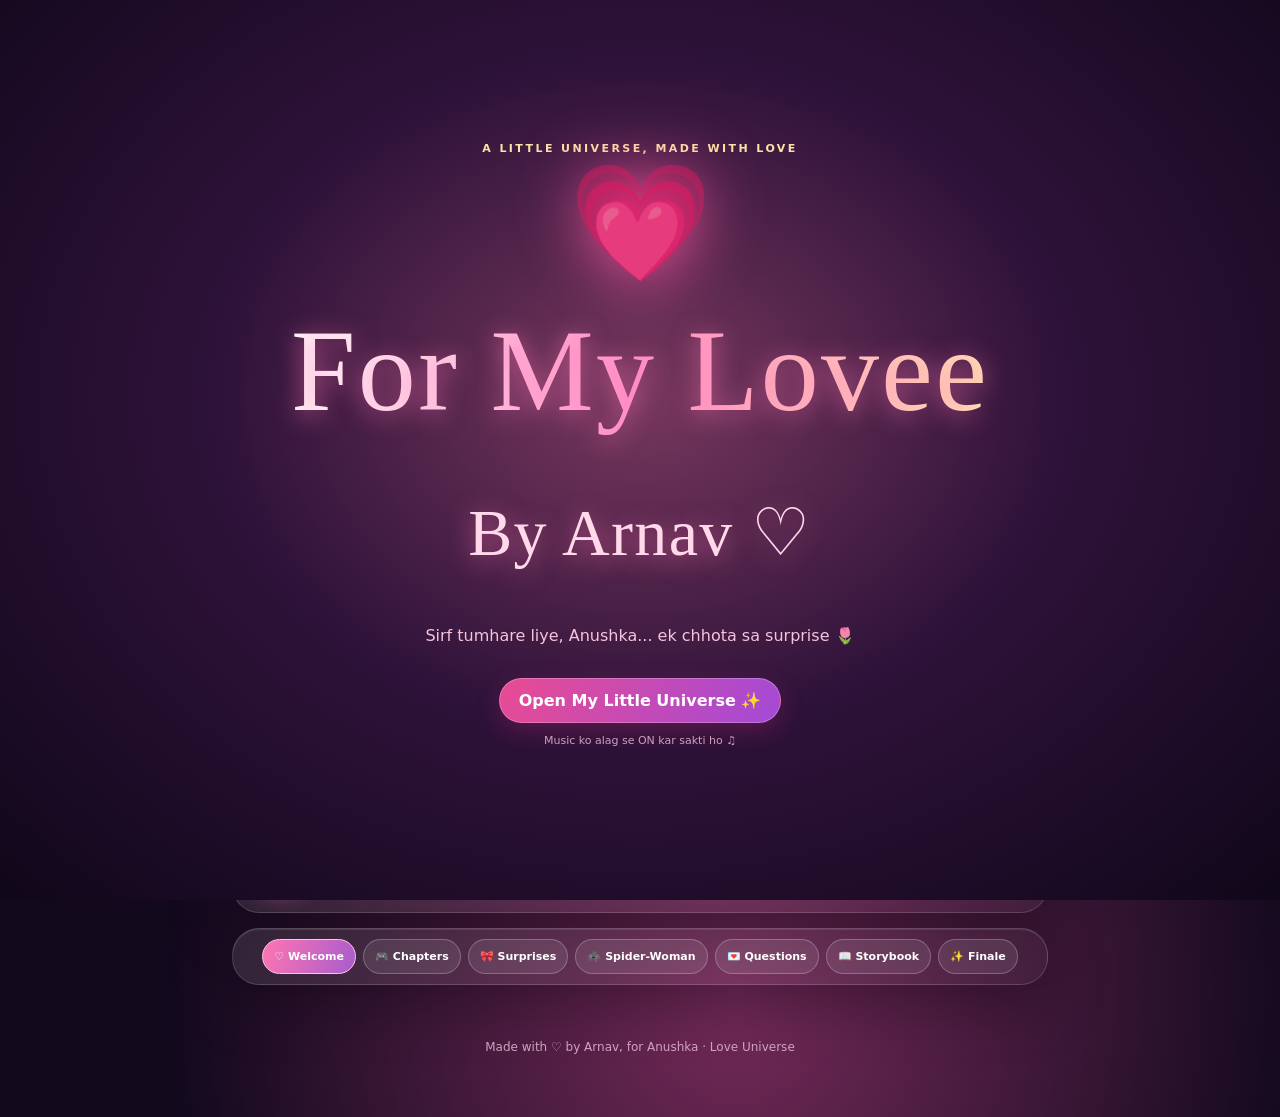
==== commit 4f7ee144: "Add files via upload" ====
--- a/Anushkaa/index.html
+++ b/Anushkaa/index.html
@@ -1,4 +1,5 @@
-<!doctype html><html lang="en"><head><meta charset="utf-8"><meta name="viewport" content="width=device-width,initial-scale=1,viewport-fit=cover"><meta name="theme-color" content="#190b25"><title>For My Lovee ♡ By Arnav</title><style>
+<!doctype html>
+<html lang="en"><head><meta charset="utf-8"/><meta content="width=device-width,initial-scale=1,viewport-fit=cover" name="viewport"/><meta content="#190b25" name="theme-color"/><title>For My Lovee ♡ By Arnav</title><style>
 :root{--pink:#ff83b7;--gold:#ffe2a5;--text:#fff3fa;--muted:#e9bed7;--glass:#ffffff12}*{box-sizing:border-box}html{scroll-behavior:smooth}body{margin:0;color:var(--text);font-family:ui-rounded,'Trebuchet MS',system-ui,sans-serif;background:#12091d;min-height:100vh;overflow-x:hidden}body:before{content:"";position:fixed;inset:-25%;z-index:-3;background:radial-gradient(ellipse at 20% 20%,#71224e 0,transparent 35%),radial-gradient(ellipse at 80% 30%,#452d85 0,transparent 36%),radial-gradient(ellipse at 55% 90%,#742a59 0,transparent 38%),#12091d;animation:aurora 19s ease-in-out infinite alternate}body:after{content:"";position:fixed;inset:0;z-index:-2;background-image:radial-gradient(#ffffff80 1px,transparent 1px);background-size:49px 49px;opacity:.18;pointer-events:none}@keyframes aurora{to{transform:translate(6%,3%) rotate(8deg)}}button,input{font:inherit}button{cursor:pointer}button:focus-visible,input:focus-visible{outline:3px solid var(--gold);outline-offset:3px}.hidden{display:none!important}.app{max-width:980px;margin:auto;padding:22px 17px 90px}.glass{border:1px solid #ffffff29;background:linear-gradient(135deg,#ffffff1b,#ffffff09);box-shadow:0 15px 60px #07000b65,inset 0 1px #ffffff1a;backdrop-filter:blur(16px);border-radius:27px}.top{display:flex;align-items:center;justify-content:space-between;gap:12px;position:sticky;top:8px;z-index:12;padding:10px 13px;margin-bottom:18px}.brand{font-weight:900;letter-spacing:.04em;font-size:13px}.sub{color:var(--muted);font-size:12px}.btn{border:1px solid #ffffff3d;border-radius:999px;color:white;background:linear-gradient(120deg,#e94b92,#a34ad7);padding:12px 19px;font-weight:800;box-shadow:0 8px 23px #b5267450;transition:transform .2s,filter .2s}.btn:hover{transform:translateY(-2px);filter:brightness(1.1)}.btn:active{transform:scale(.96)}.btn.alt{background:#ffffff18;box-shadow:none}.btn.small{font-size:12px;padding:9px 12px}.hero{text-align:center;padding:42px 18px 34px;position:relative;overflow:hidden}.eyebrow{letter-spacing:.22em;text-transform:uppercase;font-size:11px;color:var(--gold);font-weight:900}.hero h1{font-size:clamp(36px,8vw,78px);line-height:1.05;margin:12px 0;background:linear-gradient(110deg,#fff,#ff9cca,#ffe6ae);background-clip:text;color:transparent;filter:drop-shadow(0 0 16px #ff60b850)}.hero h2{font-size:clamp(18px,4vw,29px);color:#ffd3e7;font-weight:500;margin:0}.hero p{max-width:570px;margin:18px auto 23px;line-height:1.8;color:#f8d9e9}.heart3d{font-size:96px;display:inline-block;animation:beat 1.8s ease-in-out infinite;filter:drop-shadow(0 0 32px #ff58a6)}@keyframes beat{0%,100%{transform:scale(1)}50%{transform:scale(1.12)}}.mascots{display:flex;justify-content:center;gap:22px;margin:16px auto 24px}.mascot{position:relative;width:112px;height:128px;animation:bob 3s ease-in-out infinite}.mascot:nth-child(2){animation-delay:-1.5s}.ear{position:absolute;width:30px;height:59px;border-radius:50%;background:#fff3ef;top:0;border:5px solid #eecedb}.ear.left{left:13px;transform:rotate(-19deg)}.ear.right{right:13px;transform:rotate(19deg)}.bear .ear{height:38px;width:38px;background:#e9c7ac}.face{position:absolute;inset:29px 2px 0;background:#fff1ee;border-radius:48% 48% 43% 43%;border:5px solid #e8ccdf;box-shadow:0 12px 20px #0003}.bear .face{background:#f6dfc5;border-color:#d9bba3}.eyes{position:absolute;top:37px;left:22%;width:10px;height:13px;background:#49303e;border-radius:50%;box-shadow:43px 0 #49303e}.blush{position:absolute;top:55px;left:11px;width:21px;height:11px;background:#ff9fbd99;border-radius:50%;box-shadow:55px 0 #ff9fbd99}.mouth{position:absolute;top:54px;left:45%;font-size:16px;color:#7b4057}.bow{position:absolute;right:-7px;top:27px;font-size:28px}.nameplate{position:absolute;bottom:-21px;width:100%;font-size:12px;color:#ffdaeb;font-weight:800}@keyframes bob{50%{transform:translateY(-10px) rotate(2deg)}}.section-title{text-align:center;margin:38px 0 17px}.section-title h2{font-size:clamp(25px,5vw,38px);margin:7px 0}.section-title p{color:var(--muted);margin:0}.progress{height:9px;background:#ffffff20;border-radius:50px;overflow:hidden;margin:15px 0}.progress>div{height:100%;width:0;background:linear-gradient(90deg,#ff7aaa,#ffe2a5);transition:width .4s}.chapter-grid{display:grid;grid-template-columns:repeat(auto-fit,minmax(190px,1fr));gap:13px}.chapter{padding:19px;min-height:158px;display:flex;flex-direction:column;justify-content:space-between;transition:transform .2s}.chapter:not(.locked){cursor:pointer}.chapter:not(.locked):hover{transform:translateY(-5px)}.chapter.locked{opacity:.53;filter:grayscale(.5)}.chapter .emoji{font-size:33px}.chapter h3{margin:9px 0 5px;font-size:17px}.chapter p{margin:0;color:var(--muted);font-size:12px}.chapter .status{font-size:11px;color:var(--gold);margin-top:11px}.stage{padding:23px;margin-top:22px;min-height:310px;position:relative;overflow:hidden}.stage h2{margin:8px 0 10px;font-size:29px}.stage p{color:var(--muted);line-height:1.7}.stage-actions{display:flex;flex-wrap:wrap;gap:9px;margin-top:20px}.game-area{min-height:170px;border-radius:22px;border:1px dashed #ffffff44;background:#ffffff09;margin:17px 0;padding:16px;position:relative}.score{color:var(--gold);font-weight:800}.tapheart{position:absolute;border:0;background:none;font-size:32px;animation:pop .3s;filter:drop-shadow(0 4px 9px #ff5eab)}@keyframes pop{from{transform:scale(.4)}to{transform:scale(1)}}.memory-grid{display:grid;grid-template-columns:repeat(4,minmax(0,1fr));gap:9px;max-width:390px;margin:auto}.memory-card{aspect-ratio:1;border-radius:13px;border:1px solid #ffffff44;background:#b44b8680;color:white;font-size:27px}.memory-card.revealed{background:#fff0f7;color:#71375c}.memory-card.matched{background:#61b69b;color:#fff}.note{padding:16px;border-radius:18px;background:#fff3f0;color:#7a365b;box-shadow:0 9px 22px #0002;line-height:1.7;font-size:17px;margin:10px 0;animation:pop .3s}.flower-grid{display:grid;grid-template-columns:repeat(4,1fr);gap:9px}.plot{min-height:86px;background:#4a2945;border:1px solid #ffffff40;border-radius:15px;font-size:32px}.plot.bloom{background:#a74d83}.starfield{position:relative;height:270px;background:radial-gradient(ellipse at center,#44396e,#1d1635);border-radius:20px;overflow:hidden}.star{position:absolute;width:35px;height:35px;border:0;border-radius:50%;background:#ffffff19;color:#ffe6a3;font-size:23px;box-shadow:0 0 14px #ffe4aa66}.star.selected{background:#ff89bc;box-shadow:0 0 26px #ff89bc}.letter{padding:22px;border-radius:20px;background:linear-gradient(130deg,#fff8ec,#ffe6ed);color:#6d3955;line-height:1.95;box-shadow:0 12px 35px #0003}.letter h3{color:#a34672}.letter p{color:#6d3955}.music{display:flex;gap:12px;align-items:center;padding:15px;margin-top:18px}.disc{width:67px;height:67px;flex-shrink:0;border-radius:50%;background:repeating-radial-gradient(circle,#29152c 0 4px,#5d2d5c 5px 7px,#1e1427 8px 10px);border:4px solid #fbb1d6;display:grid;place-items:center;box-shadow:0 0 20px #ff80b75e}.disc:after{content:'♡';width:31px;height:31px;border-radius:50%;background:#ff8cba;display:grid;place-items:center;color:#6b2450}.disc.playing{animation:spin 2.6s linear infinite}@keyframes spin{to{transform:rotate(360deg)}}.equalizer{display:flex;gap:3px;align-items:end;height:17px}.equalizer i{width:4px;height:5px;background:#ffb0d4;border-radius:3px}.equalizer.on i{animation:eq .6s ease-in-out infinite alternate}.equalizer.on i:nth-child(2){animation-delay:.2s}.equalizer.on i:nth-child(3){animation-delay:.4s}@keyframes eq{to{height:17px}}.floaty{position:fixed;pointer-events:none;z-index:-1;animation:rise linear forwards;opacity:.8}@keyframes rise{to{transform:translateY(-110vh) rotate(70deg);opacity:0}}.toast{position:fixed;bottom:23px;left:50%;transform:translateX(-50%);background:#fff0f8;color:#6a2450;padding:13px 19px;border-radius:18px;box-shadow:0 8px 30px #0006;z-index:50;max-width:90vw;text-align:center;font-size:13px}.extras{display:grid;grid-template-columns:repeat(auto-fit,minmax(250px,1fr));gap:15px}.extra{padding:20px}.extra h3{margin:0 0 8px}.extra p{color:var(--muted);line-height:1.7}.gift{font-size:75px;display:inline-block;animation:bob 3s infinite}.mood-row{display:flex;flex-wrap:wrap;gap:8px}.chip{background:#ffffff18;color:white;border:1px solid #ffffff35;border-radius:20px;padding:9px 13px}.polaroid{display:inline-block;background:#fff5f2;color:#704258;padding:12px 12px 27px;transform:rotate(-4deg);border-radius:5px;box-shadow:0 10px 22px #0004}.polaroid .photo{width:125px;height:115px;background:linear-gradient(135deg,#f5a1c4,#a882d6);display:grid;place-items:center;font-size:52px}.footer{text-align:center;color:#d6a5c3;font-size:12px;padding:35px 0}.counter{font-size:12px;color:var(--gold)}.modal{position:fixed;inset:0;z-index:80;background:#0c0613db;display:grid;place-items:center;padding:18px}.modal .panel{max-width:560px;width:100%;max-height:85vh;overflow:auto;padding:24px}.modal h2{margin-top:0}.modal p{line-height:1.9;color:#f7d4e6}.intro{position:fixed;inset:0;z-index:100;display:grid;place-items:center;padding:18px;background:radial-gradient(ellipse at center,#532447,#13071d 70%);text-align:center}.intro h1{font-size:clamp(38px,9vw,78px);margin:14px 0 0;background:linear-gradient(90deg,#fff,#ff91c6,#ffe4b4);background-clip:text;color:transparent}.intro p{color:#f5c4dc}.intro .heart3d{font-size:115px}.intro .btn{margin-top:17px}.intro.fade{animation:fadeout .8s forwards;pointer-events:none}@keyframes fadeout{to{opacity:0;visibility:hidden}}.scrap{display:flex;flex-wrap:wrap;gap:8px}.scrap button{flex:1;min-width:80px}.fineprint{font-size:11px!important;opacity:.8}.line{min-height:52px;font-size:19px;color:#ffe1f0;line-height:1.7}.type{border-right:2px solid #ffd7ec;padding-right:4px}.finale{text-align:center;padding:35px 15px}.finale h2{font-size:clamp(34px,8vw,65px);background:linear-gradient(90deg,#fff,#ff9bc9,#ffdfa4);background-clip:text;color:transparent}.volume{width:100px;accent-color:#ff87ba}@media(max-width:480px){.app{padding:12px 12px 65px}.top{top:4px}.brand{font-size:11px}.hero{padding:29px 12px}.stage{padding:17px}.music{gap:9px}.disc{width:54px;height:54px}.mascot{transform:scale(.85)}.flower-grid{grid-template-columns:repeat(4,1fr)}}@media(prefers-reduced-motion:reduce){*,*:before,*:after{animation-duration:.01ms!important;scroll-behavior:auto!important}}
 
 /* Romantic cinematic scene navigation, not a long scrolling landing page */
@@ -69,21 +70,25 @@
 .claw-machine{position:relative;height:165px;max-width:240px;margin:14px auto;border:5px solid #f6b4d8;border-radius:14px 14px 22px 22px;background:linear-gradient(#8d5dba45,#e671ac33);box-shadow:inset 0 0 24px #fff2,0 8px 15px #0004;overflow:hidden;text-align:center}.claw-rope{position:absolute;top:0;left:50%;height:50px;width:3px;background:#ffe2a5;transform:translateX(-50%);transform-origin:top;z-index:2}.claw-grabber{position:absolute;bottom:-17px;left:-12px;font-size:30px;color:#ffe2a5}.claw-prizes{position:absolute;bottom:32px;left:0;right:0;font-size:27px;letter-spacing:2px}.claw-caught{position:absolute;top:60px;left:50%;transform:translateX(-50%);font-size:30px;opacity:0}.claw-floor{position:absolute;bottom:0;left:0;right:0;background:#a94e9d;color:white;font-size:10px;padding:7px;letter-spacing:.15em}.claw-machine.grabbing .claw-rope{animation:clawDrop 1.7s ease-in-out}.claw-machine.grabbing .claw-caught{animation:clawPrize 1.7s ease-in-out}@keyframes clawDrop{0%,100%{height:50px}45%{height:108px}65%{height:108px}}@keyframes clawPrize{0%,43%{opacity:0;top:95px}60%{opacity:1;top:95px}100%{opacity:1;top:50px}}
 @media(max-width:440px){.book-open,.book-left,.book-right,.book-paper{min-height:230px}.book-paper{padding:14px 9px}.book-note{font-size:13px}.book-controls .btn{padding:9px 11px}}
 @media(prefers-reduced-motion:reduce){.book-paper.page-flipping,.gacha-machine.spinning .gacha-globe,.claw-machine.grabbing .claw-rope,.bake-scene.baking .bake-cake{animation:none!important}}
+
+/* Screen isolation: only the active screen can render. */
+.scene-panel.hidden{display:none!important}
+.scene-panel:not(.hidden){display:block}
+section.extras.scene-panel:not(.hidden){display:grid}
 </style></head><body>
 <div class="intro" id="intro"><div><div class="eyebrow">A little universe, made with love</div><div class="heart3d">💗</div><h1>For My Lovee</h1><h2>By Arnav ♡</h2><p>Sirf tumhare liye, Anushka... ek chhota sa surprise 🌷</p><button class="btn" id="enter">Open My Little Universe ✨</button><p class="fineprint">Music ko alag se ON kar sakti ho ♫</p></div></div>
 <div class="app"><header class="top glass"><div><div class="brand">♡ ARNAV × ANUSHKA</div><div class="sub">Our tiny magical corner</div></div><button class="btn small alt" id="topMusic">♫ Music OFF</button></header>
 <section class="hero glass scene-panel" data-scene="welcome"><div class="eyebrow">A love letter you can play</div><div class="heart3d">💞</div><h1>Hey, Anushka!</h1><h2>Welcome to your little universe ♡</h2><div class="mascots"><div class="mascot bear"><div class="ear left"></div><div class="ear right"></div><div class="face"><div class="eyes"></div><div class="blush"></div><div class="mouth">ᴗ</div></div><div class="nameplate">Arnav 🧸</div></div><div class="mascot bunny"><div class="ear left"></div><div class="ear right"></div><div class="face"><div class="eyes"></div><div class="blush"></div><div class="mouth">ᴗ</div><div class="bow">🎀</div></div><div class="nameplate">Anushka 🐰</div></div></div><p id="heroLine">Tumhari ek chhoti si smile bhi mere din ko beautiful bana deti hai. Yeh poori duniya tumhare liye banayi hai. 💗</p><button class="btn" id="start">Start Our Story ✨</button><p class="counter" id="secretCount">Hidden hearts found: 0 / 8</p></section>
-<div class="music glass"><div class="disc" id="disc"></div><div style="flex:1;min-width:0"><strong>Heeriye ♫</strong><div class="sub" id="musicStatus">Tap Play to listen to Heeriye ♫</div><div class="equalizer" id="eq"><i></i><i></i><i></i></div></div><button class="btn small" id="musicBtn">▶ Play</button><input class="volume" id="volume" type="range" min="0" max="100" value="65" aria-label="Music volume"><audio id="audio" preload="metadata" loop><source src="/Anushkaa/heeriye.mp3" type="audio/mpeg"></audio></div>
-<nav class="scene-nav glass" aria-label="Love Universe navigation"><button class="btn small alt" data-nav="welcome">♡ Welcome</button><button class="btn small alt" data-nav="chapters">🎮 Chapters</button><button class="btn small alt" data-nav="extras">🎀 Surprises</button><button class="btn small alt" data-nav="spider">🕷️ Spider-Woman</button><button class="btn small alt" data-nav="questions">💌 Questions</button><button class="btn small alt" data-nav="story">📖 Storybook</button><button class="btn small alt" data-nav="finale">✨ Finale</button></nav>
-<section id="chapters" class="scene-panel hidden" data-scene="chapters"><div class="section-title"><div class="eyebrow">Your magical adventure</div><h2>Our Love Chapters 💌</h2><p>Har game ek naya surprise unlock karega</p></div><div class="progress"><div id="progressBar"></div></div><div class="chapter-grid" id="chapterGrid"></div><section class="stage glass hidden" id="stage"><div class="eyebrow" id="stageKicker">Chapter</div><h2 id="stageTitle"></h2><p id="stageDesc"></p><div id="game"></div><div class="stage-actions"><button class="btn alt" id="closeStage">← Chapters</button><button class="btn hidden" id="nextStage">Next surprise →</button></div></section></section>
+<div class="music glass"><div class="disc" id="disc"></div><div style="flex:1;min-width:0"><strong>Heeriye ♫</strong><div class="sub" id="musicStatus">Tap Play to listen to Heeriye ♫</div><div class="equalizer" id="eq"><i></i><i></i><i></i></div></div><button class="btn small" id="musicBtn">▶ Play</button><input aria-label="Music volume" class="volume" id="volume" max="100" min="0" type="range" value="65"/><audio id="audio" loop="" preload="metadata"><source src="/Anushkaa/heeriye.mp3" type="audio/mpeg"/></audio></div>
+<nav aria-label="Love Universe navigation" class="scene-nav glass"><button class="btn small alt" data-nav="welcome">♡ Welcome</button><button class="btn small alt" data-nav="chapters">🎮 Chapters</button><button class="btn small alt" data-nav="extras">🎀 Surprises</button><button class="btn small alt" data-nav="spider">🕷️ Spider-Woman</button><button class="btn small alt" data-nav="questions">💌 Questions</button><button class="btn small alt" data-nav="story">📖 Storybook</button><button class="btn small alt" data-nav="finale">✨ Finale</button></nav>
+<section class="scene-panel hidden" data-scene="chapters" id="chapters"><div class="section-title"><div class="eyebrow">Your magical adventure</div><h2>Our Love Chapters 💌</h2><p>Har game ek naya surprise unlock karega</p></div><div class="progress"><div id="progressBar"></div></div><div class="chapter-grid" id="chapterGrid"></div><section class="stage glass hidden" id="stage"><div class="eyebrow" id="stageKicker">Chapter</div><h2 id="stageTitle"></h2><p id="stageDesc"></p><div id="game"></div><div class="stage-actions"><button class="btn alt" id="closeStage">← Chapters</button><button class="btn hidden" id="nextStage">Next surprise →</button></div></section></section>
 <div class="section-title extras-heading scene-panel hidden" data-scene="extras"><div class="eyebrow">Extra tiny surprises</div><h2>Little Things, Big Love 🌷</h2><p>Explore whenever you want — no rush, no pressure</p></div>
-<section class="extras scene-panel hidden" data-scene="extras"><div class="extra glass"><h3>💌 Flying Love Letters</h3><p>Ek letter kholo, aur Arnav ka ek random message padho.</p><button class="btn small" id="randomLetter">Open a love note</button></div><div class="extra glass"><h3>🌙 Sleepy Love Mode</h3><p>Chaand, stars aur ek sweet goodnight message.</p><button class="btn small" id="sleepy">Sweet dreams</button></div><div class="extra glass"><h3>🎁 Open When...</h3><p>Jab bhi tumhe ek chhota sa kind message chahiye.</p><div class="scrap"><button class="chip" data-open="sad">Sad</button><button class="chip" data-open="miss">Missing me</button><button class="chip" data-open="smile">Need a smile</button></div></div><div class="extra glass"><h3>🌈 Love Mood Selector</h3><p>Apna mood choose karo — har mood ka alag note.</p><div class="mood-row"><button class="chip" data-mood="happy">😊 Happy</button><button class="chip" data-mood="tired">😴 Tired</button><button class="chip" data-mood="quiet">🌸 Quiet</button></div></div><p>Photos add karne ke liye future mein is placeholder ko customize kar sakte ho.</p></div><div class="extra glass book-card"><h3>📖 Love Storybook</h3><p>Meri Anushkaa, yeh kitaab aapke liye... har page par ek pyaara sa note. 🥹💗</p><button class="storybook-cover" id="storybook" aria-label="Open the romantic storybook"><span class="book-spine"></span><span class="book-cover-inner">💗<small>Our Little Love Story</small><em>Arnav ♡ Anushkaa</em></span></button><p class="fineprint">Tap the book to open & turn pages ✨</p></div><div class="extra glass"><h3>🍰 Bake Our Love Cake</h3><p>Strawberries, hearts aur icing se ek cute cake banao.</p><div class="bake-scene" id="bakeScene"><span class="bake-spark">✨</span><span class="bake-cake" id="cake">🎂</span><span class="bake-oven">♡ SWEET BAKERY ♡</span></div><button class="btn small" id="cakeBtn">Decorate +</button></div><div class="extra glass"><h3>🎰 Love Gacha</h3><p>Har spin mein ek random tiny surprise.</p><div class="gacha-machine" id="gachaMachine"><div class="gacha-globe" id="gachaGlobe"><span>💗</span><span>🎀</span><span>🧸</span><span>🌸</span><span>💌</span></div><div class="gacha-base"><span>LOVE GACHA</span><span class="gacha-slot" id="gachaSlot">♡</span></div></div><button class="btn small" id="gacha">🎰 Spin for love</button></div><div class="extra glass"><h3>🕹️ Love Claw Machine</h3><p>Ek digital gift pakdo — har try mein kuch cute milega.</p><div class="claw-machine" id="clawMachine"><div class="claw-rope"><span class="claw-grabber">⌄</span></div><div class="claw-prizes">🧸 🎀 🌹 💌 🍓</div><div class="claw-caught" id="clawGift">🧸</div><div class="claw-floor">♡ LOVE PRIZES ♡</div></div><button class="btn small" id="claw">Grab a gift</button></div><div class="extra glass"><h3>🌸 Sakura Love Garden</h3><p>Petals ko screen par baarish ki tarah dekho.</p><button class="btn small" id="sakura">Make petals fall</button></div><div class="extra glass"><h3>💎 Holographic Heart</h3><p>Ek tap par magical heart aur surprise message.</p><button class="btn small" id="holo">Reveal magic</button></div><div class="extra glass"><h3>💌 Little Love Notes</h3><p>Jab bhi mann kare, meri Anushkaa ke liye ek chhota sa pyaara message. 🌷</p><button class="btn small" id="daily">Today's note</button><button class="btn small alt" id="browseNotes">Browse notes</button></div></section>
-
-<section class="scene-panel hidden" data-scene="spider"><div class="dream-card glass"><div class="eyebrow">A portrait of my favourite superhero</div><h2>My Spider-Woman 🕷️💗</h2><div class="portrait-stage"><div class="web-lines"></div><img class="portrait" src="/Anushkaa/anushkaa.png" alt="Anushka's special portrait" onerror="this.style.display='none';this.nextElementSibling.style.display='block'"><div class="portrait-fallback" style="display:none">🕷️💗</div></div><p class="spider-line" id="spiderLine">Meri Spider-Woman, tumhari ek smile meri duniya ko magical bana deti hai. ♡</p><button class="btn" id="spiderNext">One more sweet thought ✨</button><div class="scene-actions"><button class="btn alt" data-go="questions">Next: Little Questions →</button></div></div></section>
-<section class="scene-panel hidden" data-scene="questions"><div class="section-title"><div class="eyebrow">15 tiny yes-or-no moments 💞</div><h2>Just For You, Anushkaa 💌</h2><p>Meri cutiee, bas Yes ya No choose karna. Koi pressure nahi, okay? 🌷</p></div><div class="question-card glass"><div class="eyebrow" id="questionNumber">QUESTION 01 / 15</div><div class="quest-progress" id="questionDots"></div><h3 id="questionText">A little question for you...</h3><p class="question-hint" id="questionReaction">Apne dil se choose karo, meri Spider-Woman 🕷️💗</p><div class="answer-area"><button class="btn" id="answerYes">💗 Yes</button><button class="btn alt" id="answerNo">🌷 No</button></div><div class="scene-actions"><button class="btn alt" id="questionPrev">← Previous</button><button class="btn alt" id="questionSkip">Skip ♡</button><button class="btn" id="questionNext">Next →</button></div><p class="question-hint">Yeh bas ek cute little game hai — answers kahin send ya download nahi hote. 🧸✨</p></div></section>
-<section class="scene-panel hidden" data-scene="story"><div class="section-title"><div class="eyebrow">Words from the heart</div><h2>Arnav's Little Storybook 📖</h2><p>Har page par tumhare naam ek nayi baat.</p></div><div class="storyline glass" id="storyText"></div><div class="scene-actions"><button class="btn alt" id="storyPrev">← Previous page</button><button class="btn" id="storyNext">Next page →</button></div><div class="scene-actions"><button class="btn alt" data-go="finale">Go to grand finale ✨</button></div></section>
-<section class="finale glass scene-panel hidden" id="finale" data-scene="finale"><div class="eyebrow">The most special chapter of our little universe 💗</div><div class="gift">🎀</div><h2>Arnav ♡ Anushka</h2><p style="color:#f5c8e0;line-height:1.9">Meri pyaari Anushkaa, aap meri life ki sabse important aur special person ho. 🥹💗 Aapki smile, aapki baatein aur aapke saath bitaye hue chhote-chhote moments mere dil ke bahut kareeb hain. 🌷✨</p><button class="btn" id="finalGift">Open My Heart, Qutieee 🎁💗</button><p class="fineprint">A little corner of the internet, made with care.</p></section><footer class="footer">Made with ♡ by Arnav, for Anushka · Love Universe</footer></div>
-<div class="modal hidden" id="modal" role="dialog" aria-modal="true" aria-labelledby="modalTitle"><div class="panel glass"><h2 id="modalTitle"></h2><div id="modalBody"></div><button class="btn" id="modalClose">Close ♡</button></div></div><div class="toast hidden" id="toast" role="status"></div>
+<section class="extras scene-panel hidden" data-scene="extras"><div class="extra glass"><h3>💌 Flying Love Letters</h3><p>Ek letter kholo, aur Arnav ka ek random message padho.</p><button class="btn small" id="randomLetter">Open a love note</button></div><div class="extra glass"><h3>🌙 Sleepy Love Mode</h3><p>Chaand, stars aur ek sweet goodnight message.</p><button class="btn small" id="sleepy">Sweet dreams</button></div><div class="extra glass"><h3>🎁 Open When...</h3><p>Jab bhi tumhe ek chhota sa kind message chahiye.</p><div class="scrap"><button class="chip" data-open="sad">Sad</button><button class="chip" data-open="miss">Missing me</button><button class="chip" data-open="smile">Need a smile</button></div></div><div class="extra glass"><h3>🌈 Love Mood Selector</h3><p>Apna mood choose karo — har mood ka alag note.</p><div class="mood-row"><button class="chip" data-mood="happy">😊 Happy</button><button class="chip" data-mood="tired">😴 Tired</button><button class="chip" data-mood="quiet">🌸 Quiet</button></div></div><div class="extra glass book-card"><h3>📖 Love Storybook</h3><p>Meri Anushkaa, yeh kitaab aapke liye... har page par ek pyaara sa note. 🥹💗</p><button aria-label="Open the romantic storybook" class="storybook-cover" id="storybook"><span class="book-spine"></span><span class="book-cover-inner">💗<small>Our Little Love Story</small><em>Arnav ♡ Anushkaa</em></span></button><p class="fineprint">Tap the book to open &amp; turn pages ✨</p></div><div class="extra glass"><h3>🍰 Bake Our Love Cake</h3><p>Strawberries, hearts aur icing se ek cute cake banao.</p><div class="bake-scene" id="bakeScene"><span class="bake-spark">✨</span><span class="bake-cake" id="cake">🎂</span><span class="bake-oven">♡ SWEET BAKERY ♡</span></div><button class="btn small" id="cakeBtn">Decorate +</button></div><div class="extra glass"><h3>🎰 Love Gacha</h3><p>Har spin mein ek random tiny surprise.</p><div class="gacha-machine" id="gachaMachine"><div class="gacha-globe" id="gachaGlobe"><span>💗</span><span>🎀</span><span>🧸</span><span>🌸</span><span>💌</span></div><div class="gacha-base"><span>LOVE GACHA</span><span class="gacha-slot" id="gachaSlot">♡</span></div></div><button class="btn small" id="gacha">🎰 Spin for love</button></div><div class="extra glass"><h3>🕹️ Love Claw Machine</h3><p>Ek digital gift pakdo — har try mein kuch cute milega.</p><div class="claw-machine" id="clawMachine"><div class="claw-rope"><span class="claw-grabber">⌄</span></div><div class="claw-prizes">🧸 🎀 🌹 💌 🍓</div><div class="claw-caught" id="clawGift">🧸</div><div class="claw-floor">♡ LOVE PRIZES ♡</div></div><button class="btn small" id="claw">Grab a gift</button></div><div class="extra glass"><h3>🌸 Sakura Love Garden</h3><p>Petals ko screen par baarish ki tarah dekho.</p><button class="btn small" id="sakura">Make petals fall</button></div><div class="extra glass"><h3>💎 Holographic Heart</h3><p>Ek tap par magical heart aur surprise message.</p><button class="btn small" id="holo">Reveal magic</button></div><div class="extra glass"><h3>💌 Little Love Notes</h3><p>Jab bhi mann kare, meri Anushkaa ke liye ek chhota sa pyaara message. 🌷</p><button class="btn small" id="daily">Today's note</button><button class="btn small alt" id="browseNotes">Browse notes</button></div></section><section class="scene-panel hidden" data-scene="spider"><div class="dream-card glass"><div class="eyebrow">A portrait of my favourite superhero</div><h2>My Spider-Woman 🕷️💗</h2><div class="portrait-stage"><div class="web-lines"></div><img alt="Anushka's special portrait" class="portrait" onerror="this.style.display='none';this.nextElementSibling.style.display='block'" src="/Anushkaa/anushkaa.png"/><div class="portrait-fallback" style="display:none">🕷️💗</div></div><p class="spider-line" id="spiderLine">Meri Spider-Woman, tumhari ek smile meri duniya ko magical bana deti hai. ♡</p><button class="btn" id="spiderNext">One more sweet thought ✨</button><div class="scene-actions"><button class="btn alt" data-go="questions">Next: Little Questions →</button></div></div></section><section class="scene-panel hidden" data-scene="questions"><div class="section-title"><div class="eyebrow">15 tiny yes-or-no moments 💞</div><h2>Just For You, Anushkaa 💌</h2><p>Meri cutiee, bas Yes ya No choose karna. Koi pressure nahi, okay? 🌷</p></div><div class="question-card glass"><div class="eyebrow" id="questionNumber">QUESTION 01 / 15</div><div class="quest-progress" id="questionDots"></div><h3 id="questionText">A little question for you...</h3><p class="question-hint" id="questionReaction">Apne dil se choose karo, meri Spider-Woman 🕷️💗</p><div class="answer-area"><button class="btn" id="answerYes">💗 Yes</button><button class="btn alt" id="answerNo">🌷 No</button></div><div class="scene-actions"><button class="btn alt" id="questionPrev">← Previous</button><button class="btn alt" id="questionSkip">Skip ♡</button><button class="btn" id="questionNext">Next →</button></div><p class="question-hint">Yeh bas ek cute little game hai — answers kahin send ya download nahi hote. 🧸✨</p></div></section><section class="scene-panel hidden" data-scene="story"><div class="section-title"><div class="eyebrow">Words from the heart</div><h2>Arnav's Little Storybook 📖</h2><p>Har page par tumhare naam ek nayi baat.</p></div><div class="storyline glass" id="storyText"></div><div class="scene-actions"><button class="btn alt" id="storyPrev">← Previous page</button><button class="btn" id="storyNext">Next page →</button></div><div class="scene-actions"><button class="btn alt" data-go="finale">Go to grand finale ✨</button></div></section><section class="finale glass scene-panel hidden" data-scene="finale" id="finale"><div class="eyebrow">The most special chapter of our little universe 💗</div><div class="gift">🎀</div><h2>Arnav ♡ Anushka</h2><p style="color:#f5c8e0;line-height:1.9">Meri pyaari Anushkaa, aap meri life ki sabse important aur special person ho. 🥹💗 Aapki smile, aapki baatein aur aapke saath bitaye hue chhote-chhote moments mere dil ke bahut kareeb hain. 🌷✨</p><button class="btn" id="finalGift">Open My Heart, Qutieee 🎁💗</button><p class="fineprint">A little corner of the internet, made with care.</p></section><footer class="footer">Made with ♡ by Arnav, for Anushka · Love Universe</footer></div>
+
+
+
+
+<div aria-labelledby="modalTitle" aria-modal="true" class="modal hidden" id="modal" role="dialog"><div class="panel glass"><h2 id="modalTitle"></h2><div id="modalBody"></div><button class="btn" id="modalClose">Close ♡</button></div></div><div class="toast hidden" id="toast" role="status"></div>
 <script>
 (()=>{'use strict';const $=s=>document.querySelector(s),$$=s=>Array.from(document.querySelectorAll(s));const storageKey='arnav-anushkaa-love-v3';let saved={};try{saved=JSON.parse(localStorage.getItem(storageKey)||'{}')}catch(e){}let unlocked=Math.min(6,Math.max(0,Number(saved.unlocked)||0)),hearts=Math.min(8,Math.max(0,Number(saved.hearts)||0)),current=-1,playing=false,toastTimer,matched=0,flipped=[],deck=[],flowerCount=0,starCount=0,notesSeen=0,storyPage=0,cakeCount=0;const save=()=>{try{localStorage.setItem(storageKey,JSON.stringify({unlocked,hearts}))}catch(e){}};
 const coreLines=[
@@ -277,4 +282,4 @@
 
 showScene('welcome');
 })();
-</script></body></html>
+</script></body></html>
